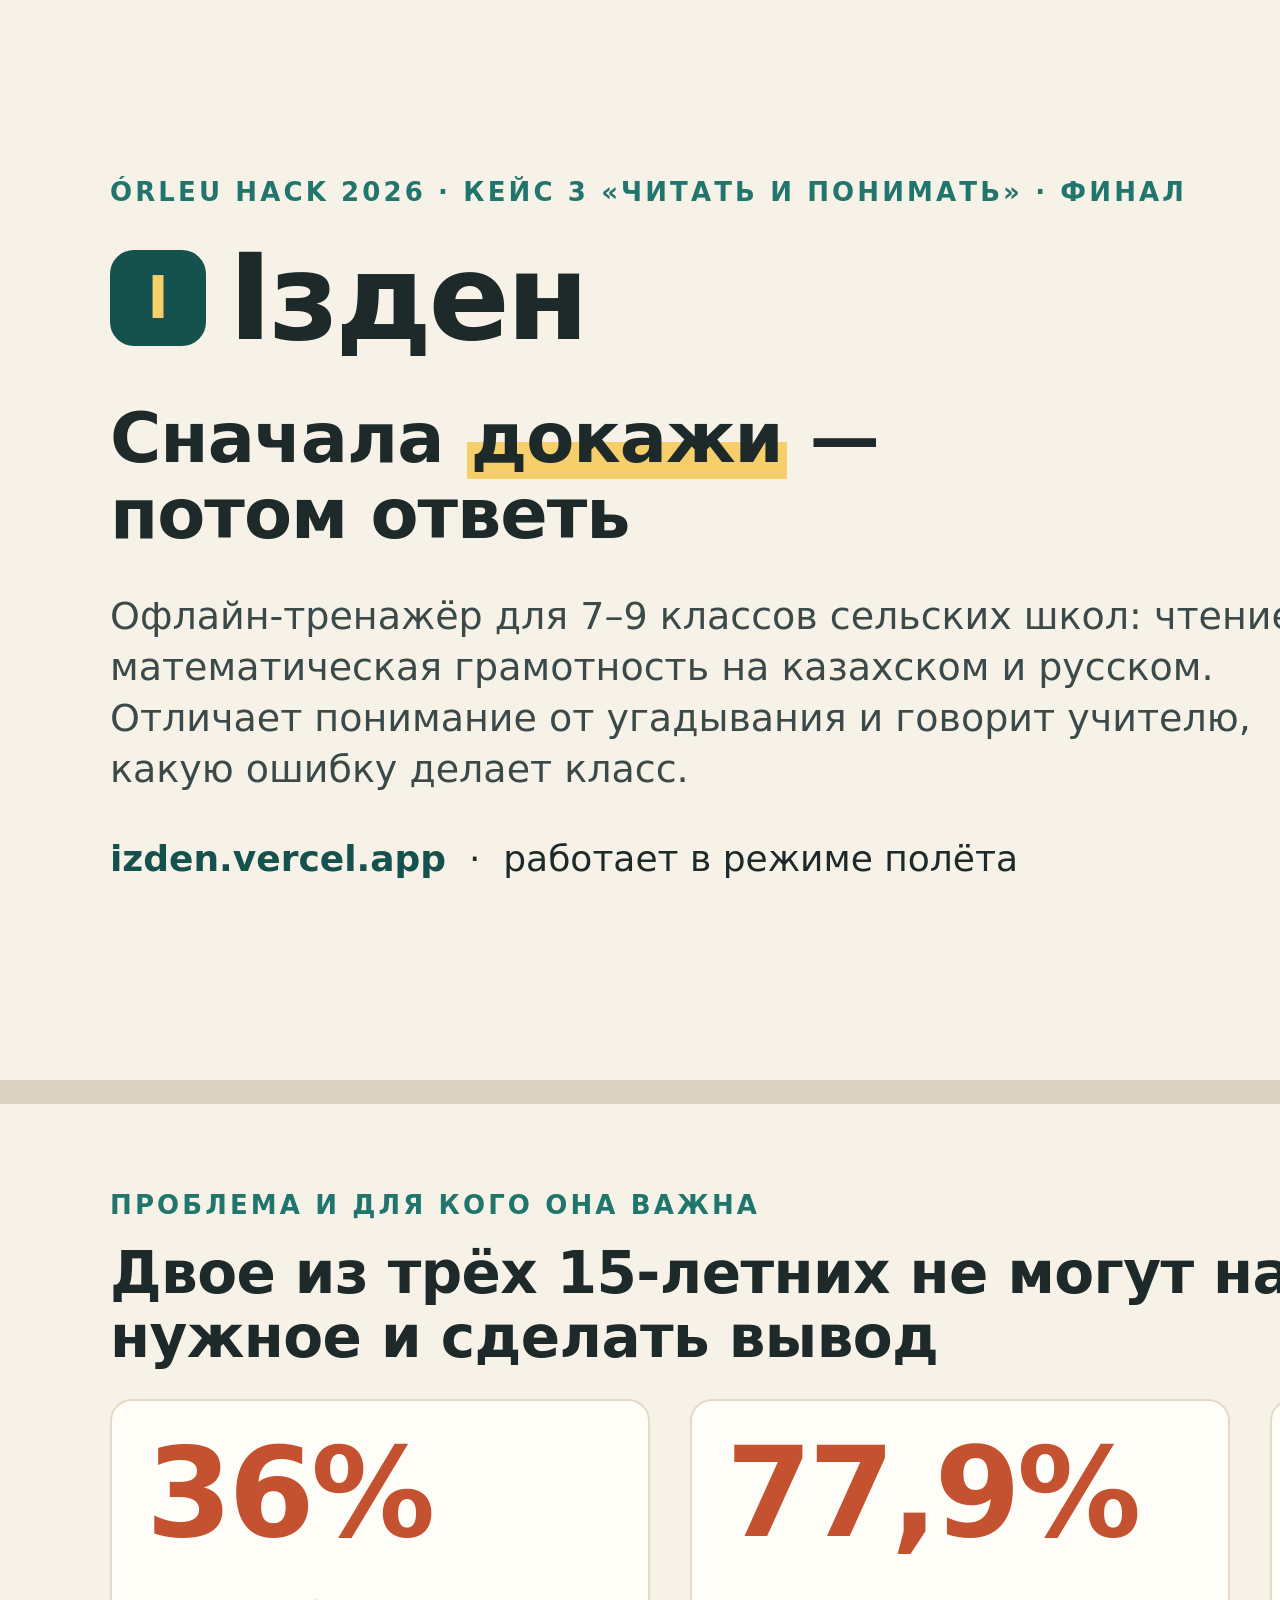
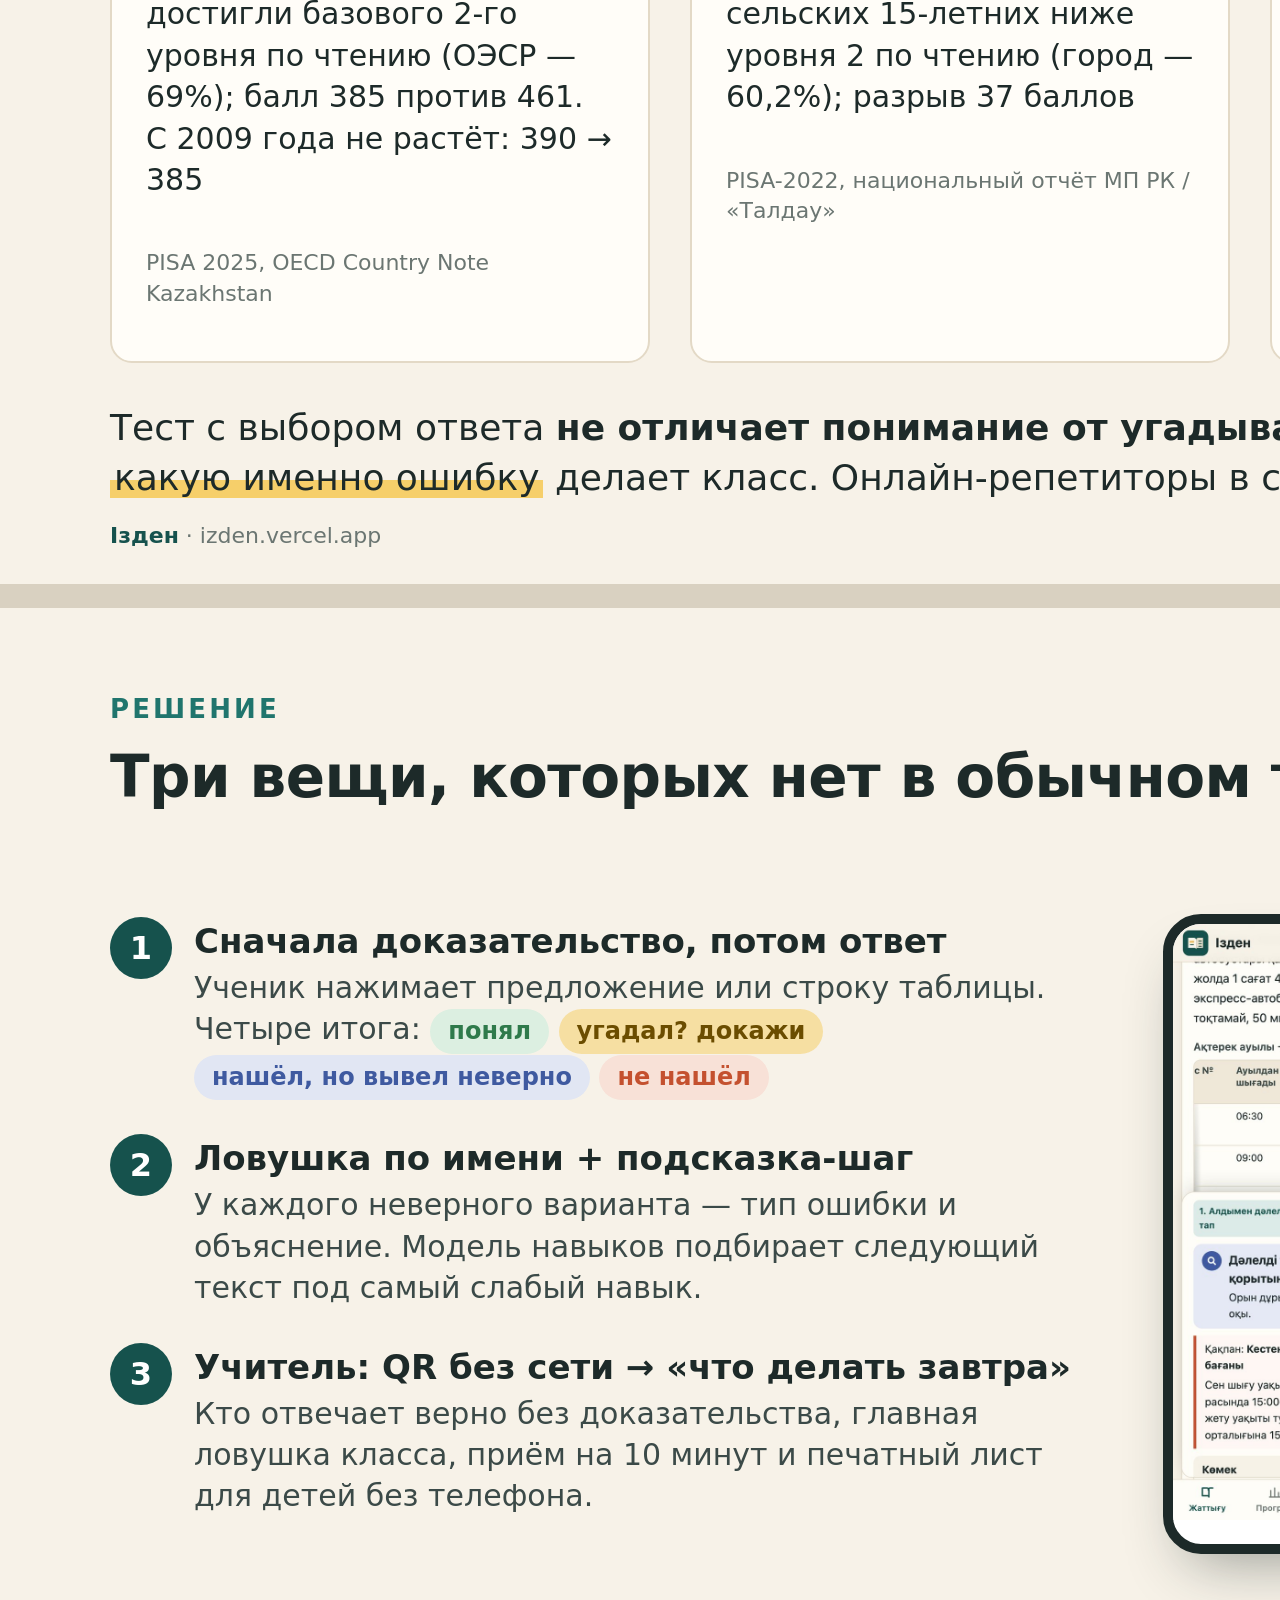
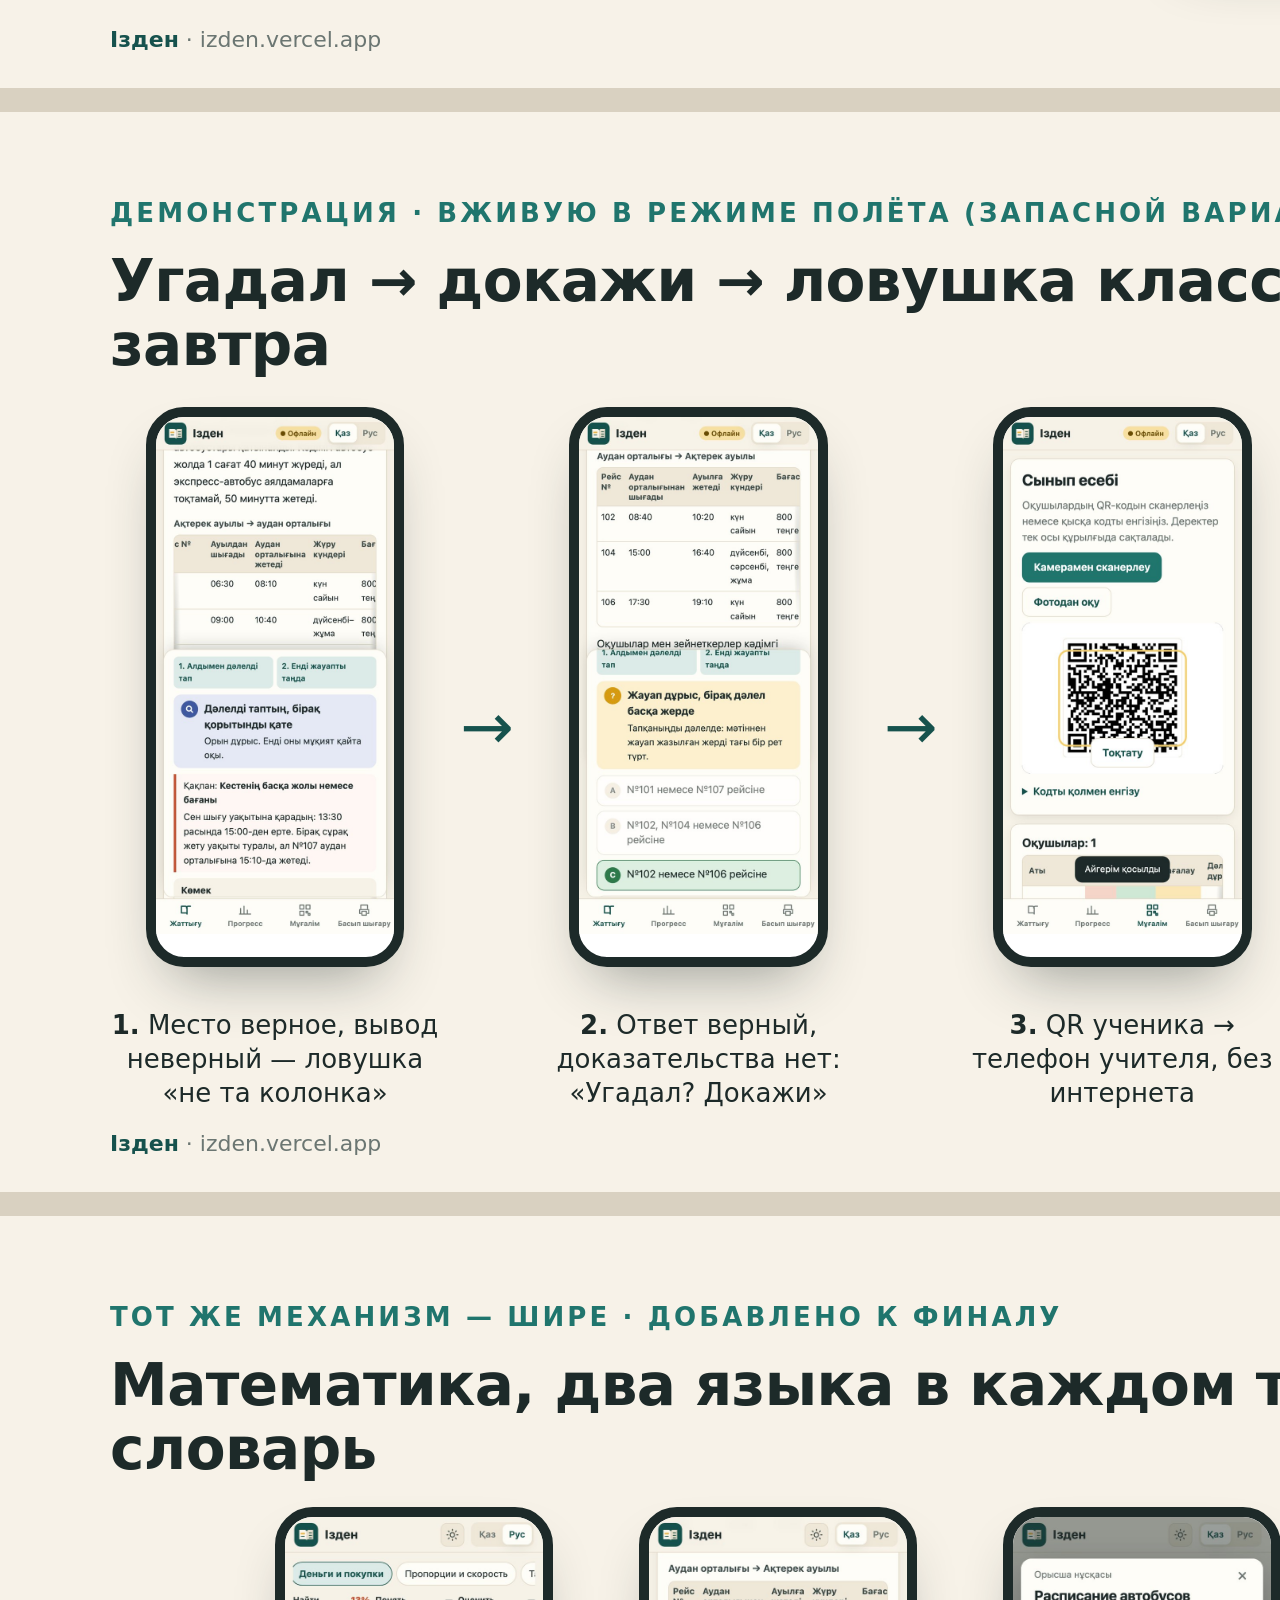
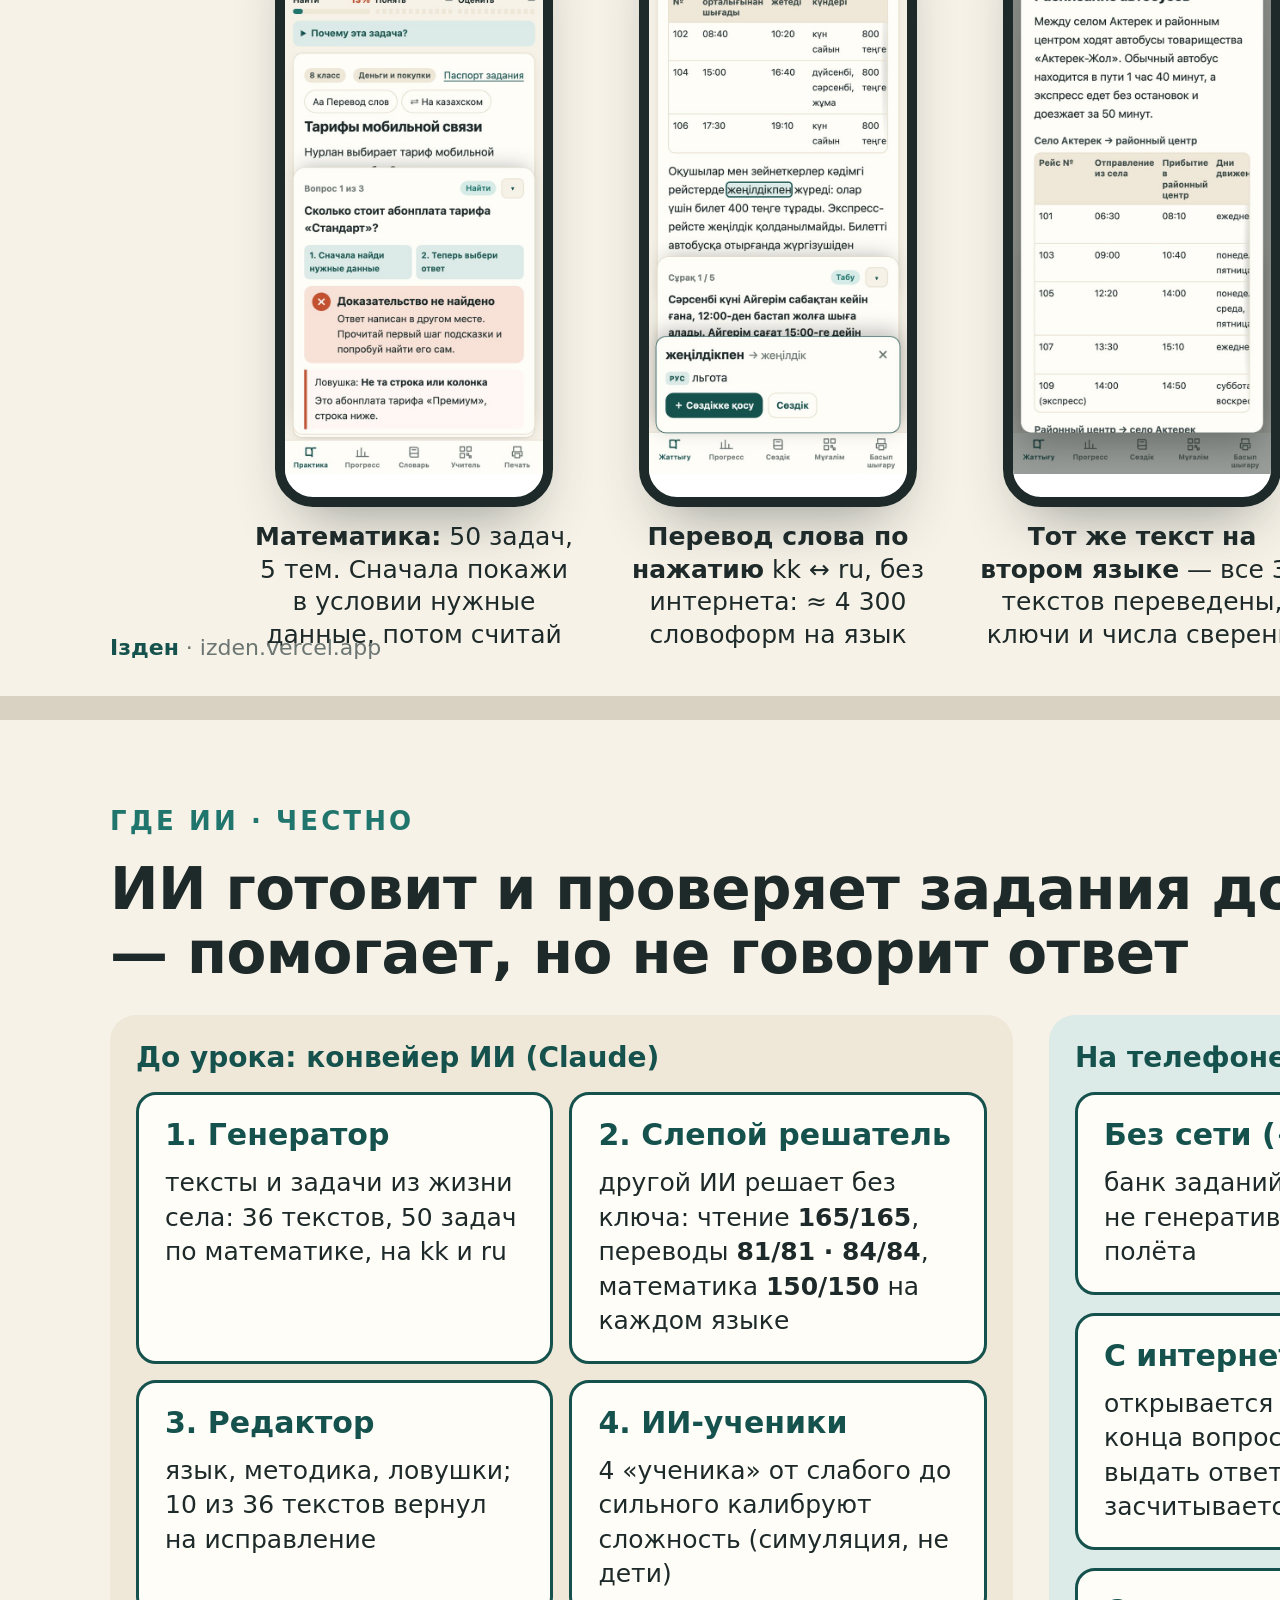
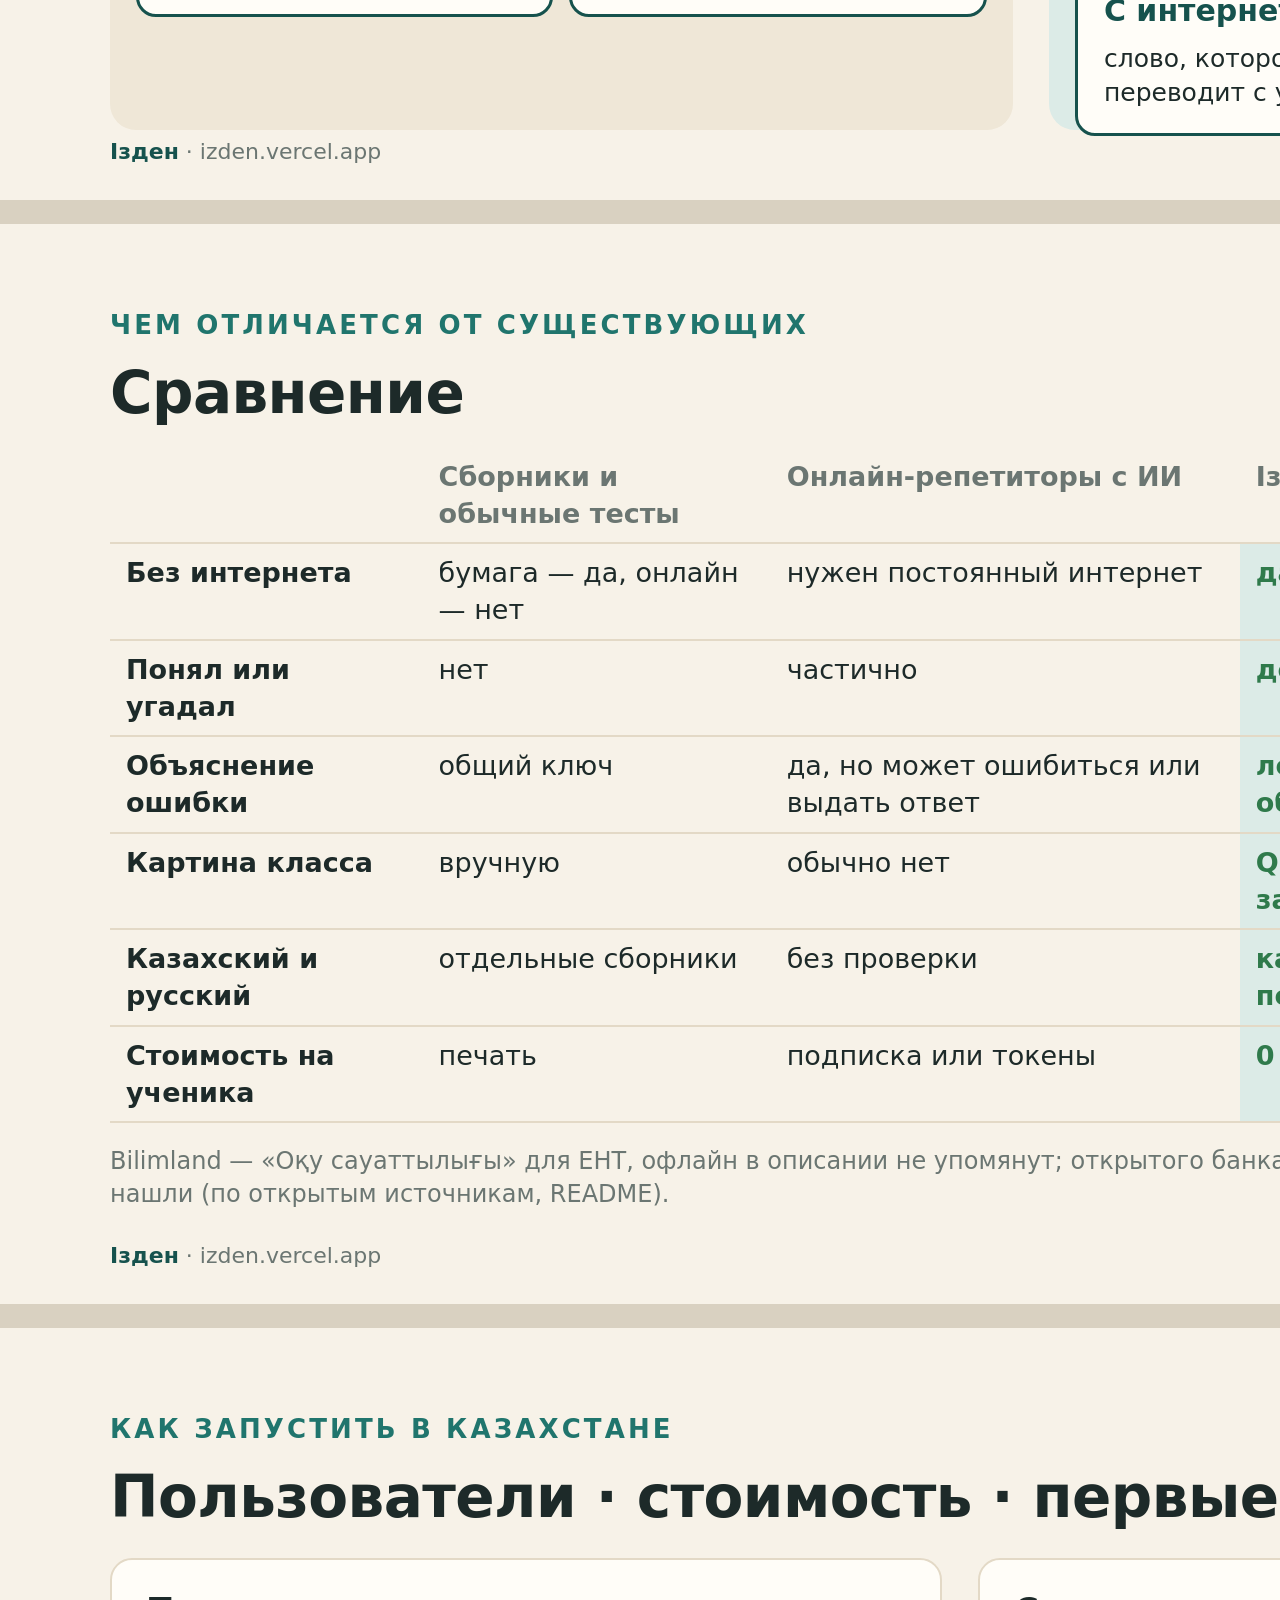
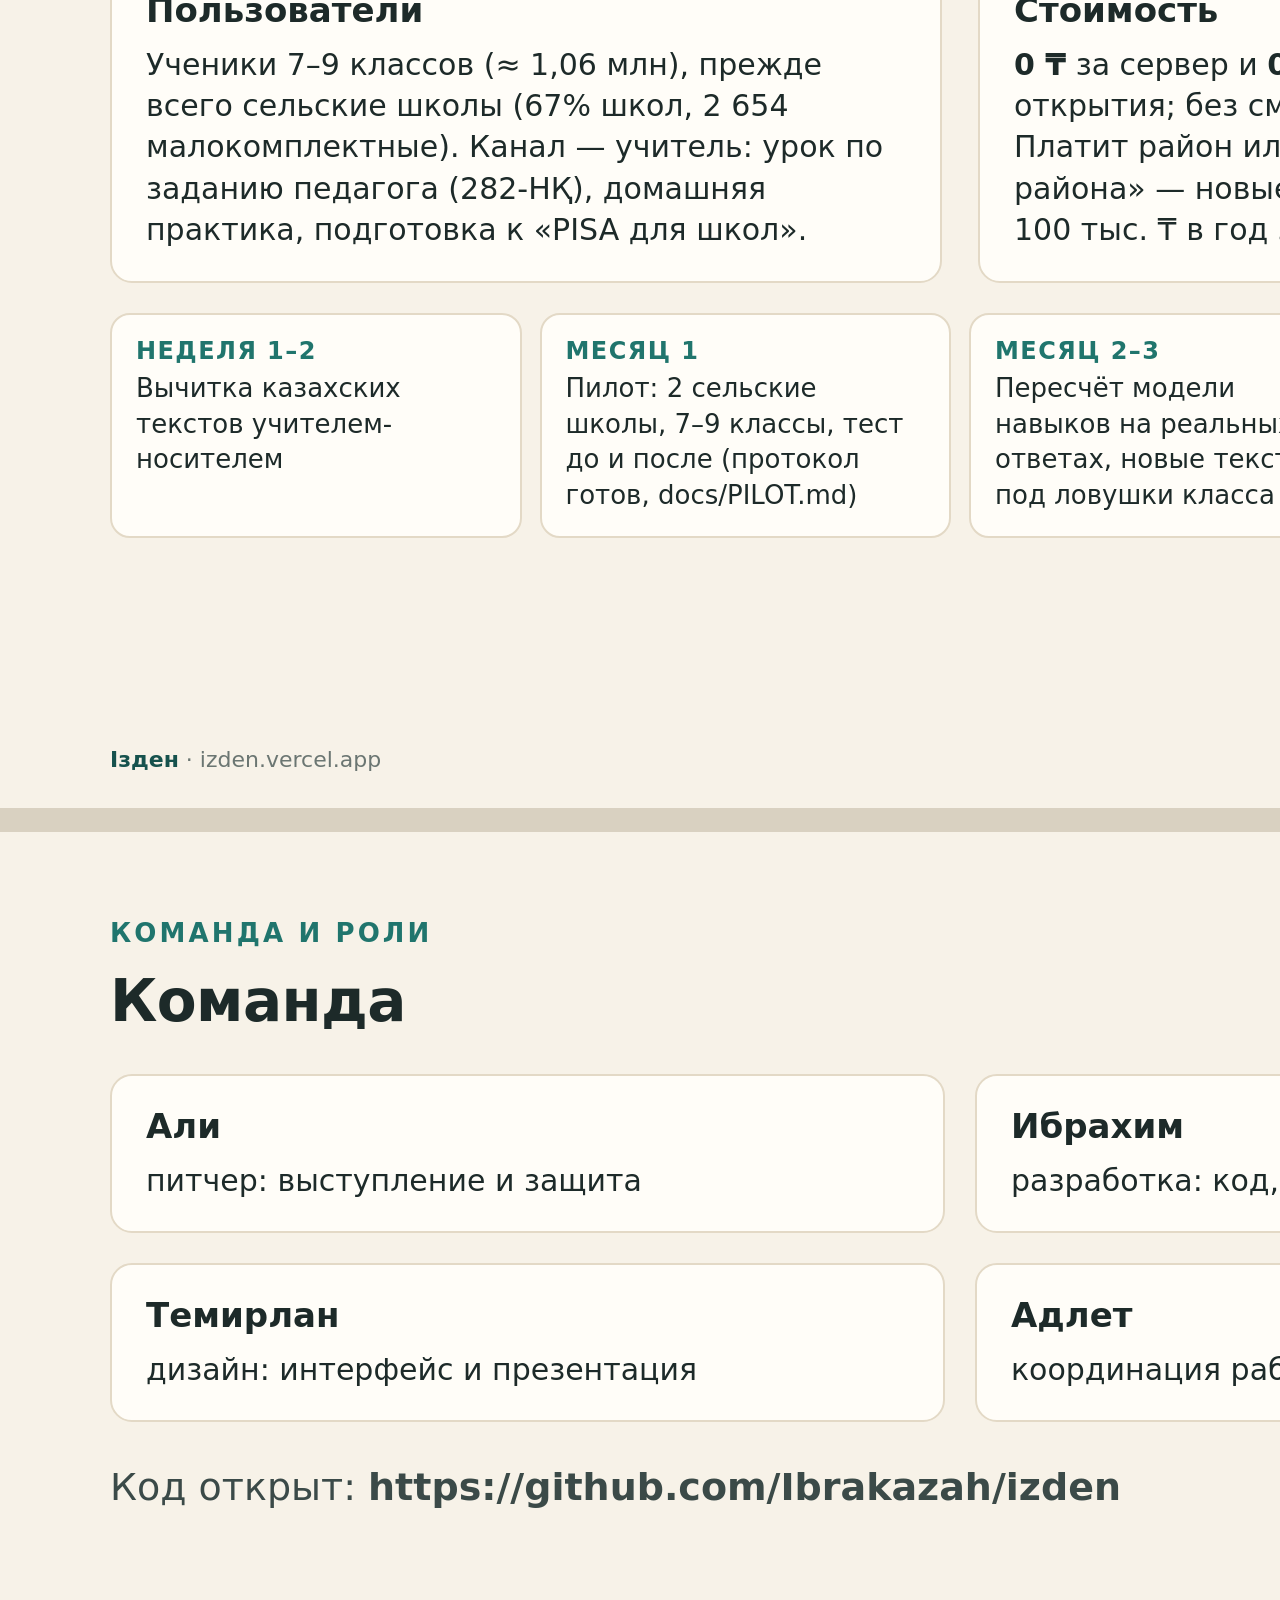
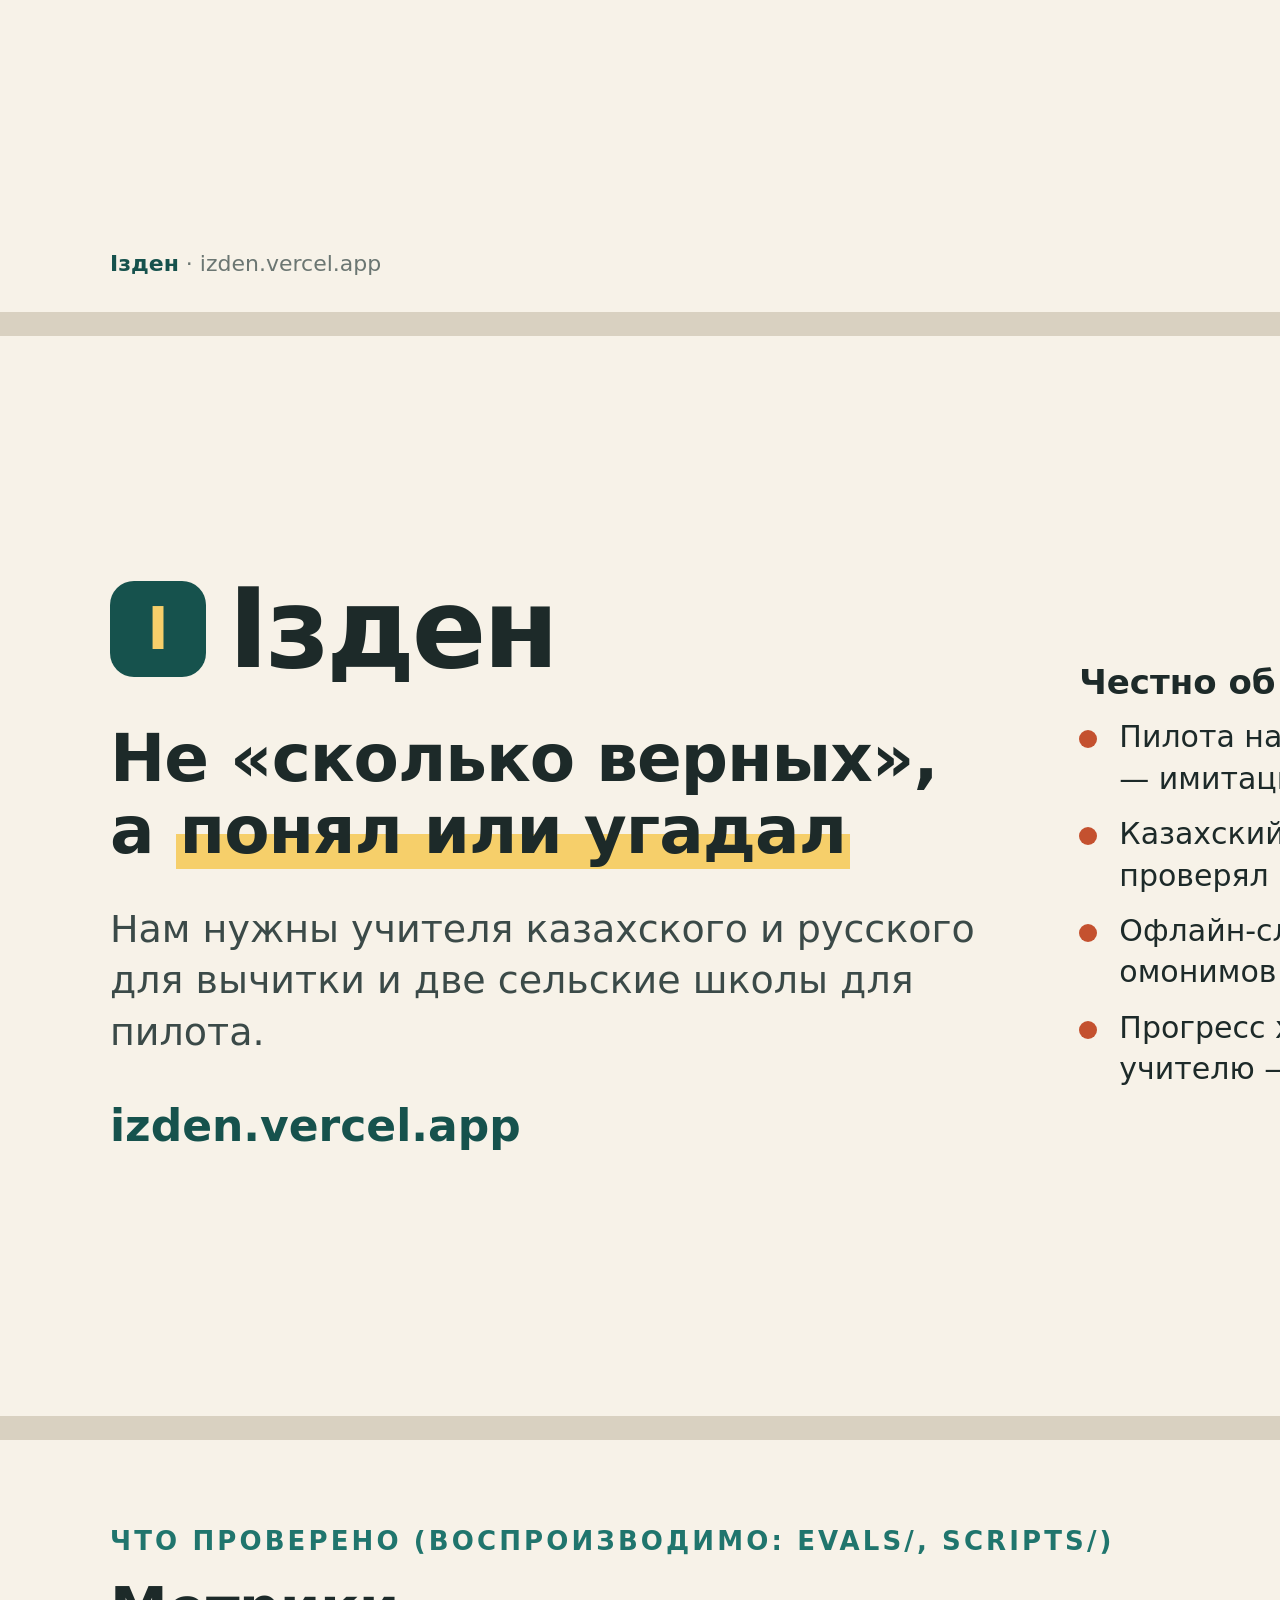
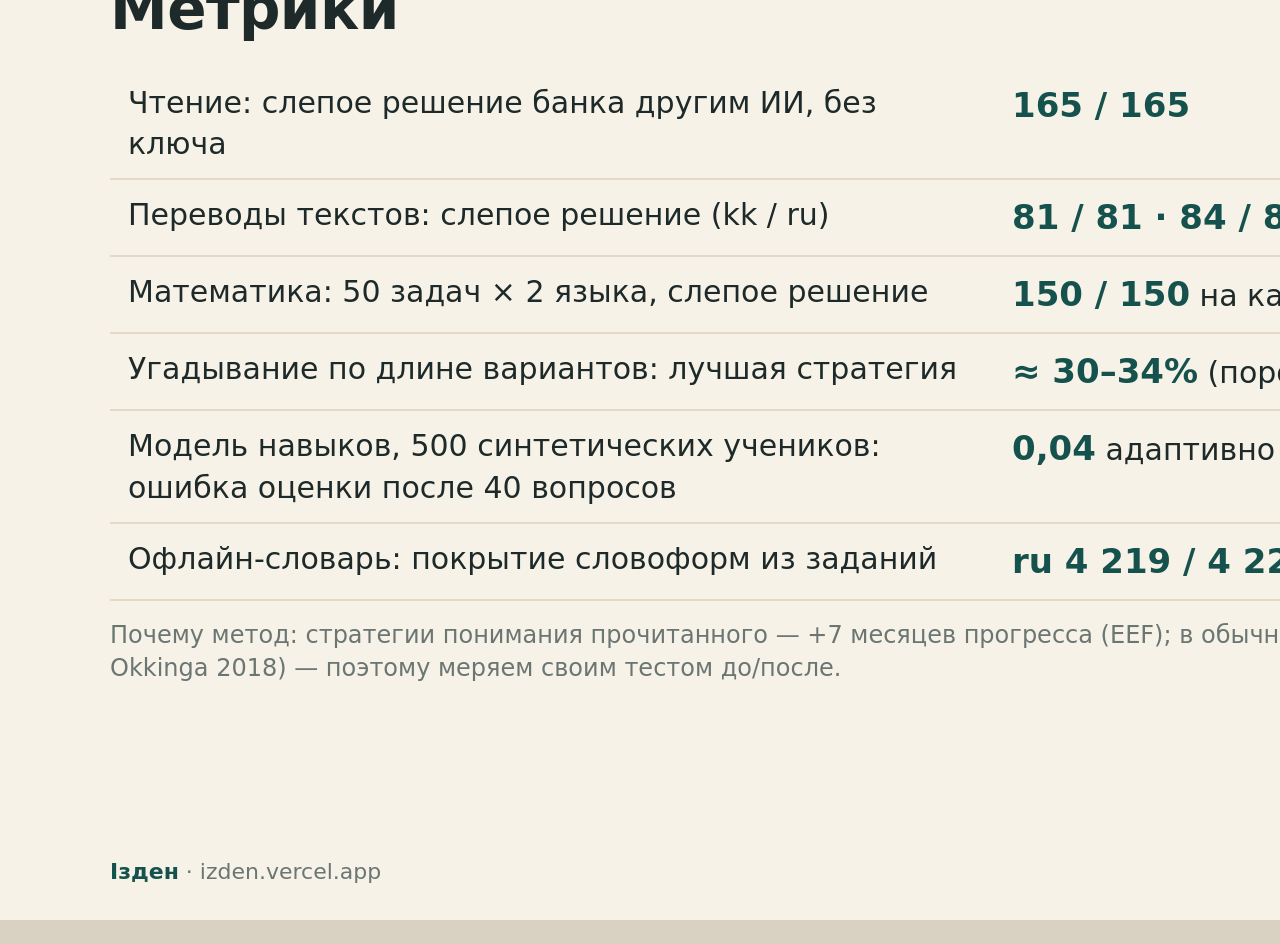
==== submission/slides.html @ e54ccc90 "docs(submission): final deck and 7-minute defense script for 29.11 - slides.pdf: 11 slides in the or" ====
<!doctype html>
<html lang="ru">
<head>
<meta charset="utf-8">
<meta name="viewport" content="width=1920">
<title>Ізден — презентация</title>
<style>
:root{--paper:#f7f2e8;--paper-2:#efe7d7;--card:#fffdf8;--ink:#1d2a29;--ink-2:#3b4a48;--muted:#6b7672;--line:#e3d9c6;--teal:#16524d;--teal-2:#20756d;--teal-soft:#dcebe7;--marker:#f6cf6a;--marker-soft:rgba(246,207,106,.55);--coral:#c4512f;--coral-soft:#f8e1d7;--green:#2f7a4b;--green-soft:#dcefe1;--indigo:#3f5aa0;--plum:#8a4e86}
*{box-sizing:border-box}
html,body{margin:0;background:#d9d1c1}
body{font-family:system-ui,-apple-system,"Segoe UI",Roboto,"Noto Sans","Helvetica Neue",Arial,sans-serif;color:var(--ink)}
@page{size:1920px 1080px;margin:0}
.slide{width:1920px;height:1080px;background:var(--paper);position:relative;overflow:hidden;padding:84px 110px 70px;margin:0 auto 24px;page-break-after:always;break-after:page;display:flex;flex-direction:column}
@media print{html,body{background:var(--paper)}.slide{margin:0}}
.num{position:absolute;right:56px;bottom:36px;font-size:22px;color:var(--muted)}
.brand{position:absolute;left:110px;bottom:36px;font-size:22px;color:var(--muted)}
.brand b{color:var(--teal)}
h1{font-size:76px;line-height:1.08;margin:0 0 28px;letter-spacing:-.015em}
h2{font-size:58px;line-height:1.1;margin:0 0 40px;letter-spacing:-.01em}
h3{font-size:34px;margin:0 0 14px}
p,li,td,th{font-size:30px;line-height:1.38}
.lead{font-size:38px;line-height:1.35;color:var(--ink-2)}
.muted{color:var(--muted)}
.small{font-size:24px}
.mark{background:linear-gradient(transparent 55%,var(--marker) 55%);padding:0 4px}
.eyebrow{font-size:26px;letter-spacing:.12em;text-transform:uppercase;color:var(--teal-2);font-weight:700;margin:0 0 18px}
.row{display:flex;gap:56px;flex:1;min-height:0}
.col{flex:1;min-width:0}
.card{background:var(--card);border:2px solid var(--line);border-radius:22px;padding:30px 34px}
.phone{height:820px;aspect-ratio:390/844;border-radius:46px;border:12px solid #1d2a29;overflow:hidden;background:#fff;box-shadow:0 30px 60px -25px rgba(29,42,41,.45);flex:none}
.phone img{width:100%;display:block}
.phone.sm{height:640px;border-width:10px;border-radius:38px}
.ph{background:var(--marker-soft);border:3px dashed #b48a1c;border-radius:16px;padding:18px 24px;color:#6b4d00}
.big{font-size:124px;font-weight:800;line-height:1;color:var(--teal);letter-spacing:-.03em}
.big.coral{color:var(--coral)}
.src{font-size:22px;color:var(--muted);margin-top:10px}
.stat{display:flex;flex-direction:column;gap:8px}
table{border-collapse:collapse;width:100%}
th,td{text-align:left;padding:14px 18px;border-bottom:2px solid var(--line);vertical-align:top}
th{font-size:26px;color:var(--muted);font-weight:600}
td.yes{color:var(--green);font-weight:700}
td.ours{background:var(--teal-soft)}
.pill{display:inline-block;padding:6px 18px;border-radius:99px;font-size:24px;font-weight:700}
.p-ok{background:var(--green-soft);color:var(--green)}
.p-q{background:var(--marker-soft);color:#6b4d00}
.p-f{background:#e1e6f3;color:var(--indigo)}
.p-n{background:var(--coral-soft);color:var(--coral)}
.grid4{display:grid;grid-template-columns:1fr 1fr;gap:16px}
.grid4 .card{padding:22px 26px}
.flow{display:flex;align-items:flex-start;gap:20px}
.flow .step{display:flex;flex-direction:column;align-items:center;gap:16px}
.flow .cap{font-size:26px;line-height:1.3;text-align:center;max-width:330px}
.arrow{font-size:64px;color:var(--teal);align-self:center;margin-top:-90px}
.feat{display:flex;gap:22px;align-items:flex-start;margin-bottom:34px}
.feat .n{flex:none;width:62px;height:62px;border-radius:50%;background:var(--teal);color:#fff;font-size:32px;font-weight:800;display:flex;align-items:center;justify-content:center}
.feat h3{margin:4px 0 6px}
.feat p{margin:0;color:var(--ink-2)}
.box{border:3px solid var(--teal);border-radius:20px;padding:22px 26px;background:var(--card)}
.box h3{color:var(--teal);font-size:30px}
.box p,.box li{font-size:25px;margin:0}
.box ul{margin:0;padding-left:26px}
.zone{border-radius:26px;padding:26px;display:flex;flex-direction:column;gap:18px}
.z-ai{background:var(--paper-2)}
.z-dev{background:var(--teal-soft)}
.zone .ztitle{font-size:28px;font-weight:800;color:var(--teal)}
.metric td:first-child{width:52%}
.metric td b{font-size:34px;color:var(--teal)}
ul.clean{list-style:none;padding:0;margin:0}
ul.clean li{padding-left:40px;position:relative;margin-bottom:14px}
ul.clean li:before{content:"";position:absolute;left:0;top:14px;width:18px;height:18px;border-radius:50%;background:var(--teal-2)}
ul.clean.warn li:before{background:var(--coral)}
ul.clean.next li:before{background:var(--marker)}
.hyp{font-size:20px;font-weight:700;color:#6b4d00;background:var(--marker-soft);border-radius:8px;padding:2px 10px;vertical-align:middle;margin-left:8px}
.logo{display:inline-flex;align-items:center;gap:22px}
.logo i{width:96px;height:96px;border-radius:24px;background:var(--teal);display:inline-flex;align-items:center;justify-content:center;color:var(--marker);font-style:normal;font-size:58px;font-weight:900}
</style>
<style>
.tag{display:inline-block;font-size:22px;font-weight:800;letter-spacing:.06em;padding:4px 14px;border-radius:10px;background:var(--marker-soft);color:#6b4d00;margin-left:12px;vertical-align:middle}
.trio{display:flex;gap:34px;align-items:flex-start;justify-content:center}
.trio .step{display:flex;flex-direction:column;align-items:center;gap:14px}
.trio .cap{font-size:25px;line-height:1.3;text-align:center;max-width:330px;margin:0}
.timeline{display:flex;gap:18px;margin-top:8px}
.timeline .t{flex:1;background:var(--card);border:2px solid var(--line);border-radius:20px;padding:22px 24px}
.timeline .t b{display:block;font-size:24px;color:var(--teal-2);letter-spacing:.06em;text-transform:uppercase;margin-bottom:6px}
.timeline .t p{font-size:26px;margin:0}
.cmp td,.cmp th{padding:10px 16px;font-size:27px}
.appx{position:absolute;right:110px;top:40px;font-size:22px;color:var(--muted);letter-spacing:.1em;text-transform:uppercase}
</style>
</head>
<body>


<!-- 1. Title -->
<section class="slide">
  <div class="row" style="align-items:center">
    <div class="col">
      <p class="eyebrow">Órleu Hack 2026 · Кейс 3 «Читать и понимать» · финал</p>
      <div class="logo" style="margin-bottom:34px"><i>І</i><span style="font-size:120px;font-weight:800;letter-spacing:-.03em">Ізден</span></div>
      <h1 style="font-size:70px">Сначала <span class="mark">докажи</span> —<br>потом ответь</h1>
      <p class="lead">Офлайн-тренажёр для 7–9 классов сельских школ: чтение и математическая грамотность на казахском и русском. Отличает понимание от угадывания и говорит учителю, какую ошибку делает класс.</p>
      <p style="font-size:36px;margin-top:34px"><b style="color:var(--teal)">izden.vercel.app</b> &nbsp;·&nbsp; работает в режиме полёта</p>
      
    </div>
    <div class="phone"><img src="[data-uri]" alt=""></div>
  </div>
  <span class="num">1</span>
</section>

<!-- 2. Problem -->
<section class="slide">
  <p class="eyebrow">Проблема и для кого она важна</p>
  <h2 style="margin-bottom:30px">Двое из трёх 15-летних не могут найти в тексте нужное и сделать вывод</h2>
  <div class="row" style="gap:40px;flex:none">
    <div class="col card stat"><span class="big coral">36%</span><p>достигли базового 2-го уровня по чтению (ОЭСР — 69%); балл 385 против 461. С 2009 года не растёт: 390 → 385</p><p class="src">PISA 2025, OECD Country Note Kazakhstan</p></div>
    <div class="col card stat"><span class="big coral">77,9%</span><p>сельских 15-летних ниже уровня 2 по чтению (город — 60,2%); разрыв 37 баллов</p><p class="src">PISA-2022, национальный отчёт МП РК / «Талдау»</p></div>
    <div class="col card stat"><span class="big coral" style="font-size:110px">125</span><p>школ без интернета; высокоскоростной — только в 81%. Телефон на уроке — только по заданию педагога (приказ 282-НҚ)</p><p class="src">МЦРИАП (Kapital.kz); МП РК (24.kz); zakon.kz</p></div>
  </div>
  <p style="font-size:36px;margin:40px 0 0">Тест с выбором ответа <b>не отличает понимание от угадывания</b> и не говорит учителю, <span class="mark">какую именно ошибку</span> делает класс. Онлайн-репетиторы в селе работают нестабильно.</p>
  <span class="brand"><b>Ізден</b> · izden.vercel.app</span><span class="num">2</span>
</section>

<!-- 3. Solution -->
<section class="slide">
  <p class="eyebrow">Решение</p>
  <h2>Три вещи, которых нет в обычном тесте</h2>
  <div class="row" style="align-items:center">
    <div class="col">
      <div class="feat"><span class="n">1</span><div><h3>Сначала доказательство, потом ответ</h3><p>Ученик нажимает предложение или строку таблицы. Четыре итога: <span class="pill p-ok">понял</span> <span class="pill p-q">угадал? докажи</span> <span class="pill p-f">нашёл, но вывел неверно</span> <span class="pill p-n">не нашёл</span></p></div></div>
      <div class="feat"><span class="n">2</span><div><h3>Ловушка по имени + подсказка-шаг</h3><p>У каждого неверного варианта — тип ошибки и объяснение. Модель навыков подбирает следующий текст под самый слабый навык.</p></div></div>
      <div class="feat"><span class="n">3</span><div><h3>Учитель: QR без сети → «что делать завтра»</h3><p>Кто отвечает верно без доказательства, главная ловушка класса, приём на 10 минут и печатный лист для детей без телефона.</p></div></div>
    </div>
    <div class="phone sm"><img src="[data-uri]" alt=""></div>
    <div class="phone sm"><img src="[data-uri]" alt=""></div>
  </div>
  <span class="brand"><b>Ізден</b> · izden.vercel.app</span><span class="num">3</span>
</section>

<!-- 4. Demo (backup if live demo fails) -->
<section class="slide">
  <p class="eyebrow">Демонстрация · вживую в режиме полёта (запасной вариант — этот слайд)</p>
  <h2 style="margin-bottom:30px">Угадал → докажи → ловушка класса → приём на завтра</h2>
  <div class="flow">
    <div class="step"><div class="phone sm" style="height:560px"><img src="[data-uri]" alt=""></div><p class="cap"><b>1.</b> Место верное, вывод неверный — ловушка «не та колонка»</p></div>
    <span class="arrow">→</span>
    <div class="step"><div class="phone sm" style="height:560px"><img src="[data-uri]" alt=""></div><p class="cap"><b>2.</b> Ответ верный, доказательства нет: «Угадал? Докажи»</p></div>
    <span class="arrow">→</span>
    <div class="step"><div class="phone sm" style="height:560px"><img src="[data-uri]" alt=""></div><p class="cap"><b>3.</b> QR ученика → телефон учителя, без интернета</p></div>
    <span class="arrow">→</span>
    <div class="step"><div class="phone sm" style="height:560px"><img src="[data-uri]" alt=""></div><p class="cap"><b>4.</b> «Что делать завтра»: приём на 10 минут + мини-лист</p></div>
  </div>
  <span class="brand"><b>Ізден</b> · izden.vercel.app</span><span class="num">4</span>
</section>

<!-- 5. New since the online stage -->
<section class="slide">
  <p class="eyebrow">Тот же механизм — шире · добавлено к финалу</p>
  <h2 style="margin-bottom:26px">Математика, два языка в каждом тексте и свой словарь</h2>
  <div class="trio">
    <div class="step"><div class="phone sm" style="height:600px"><img src="[data-uri]" alt=""></div><p class="cap"><b>Математика:</b> 50 задач, 5 тем. Сначала покажи в условии нужные данные, потом считай</p></div>
    <div class="step"><div class="phone sm" style="height:600px"><img src="[data-uri]" alt=""></div><p class="cap"><b>Перевод слова по нажатию</b> kk ↔ ru, без интернета: ≈ 4 300 словоформ на язык</p></div>
    <div class="step"><div class="phone sm" style="height:600px"><img src="[data-uri]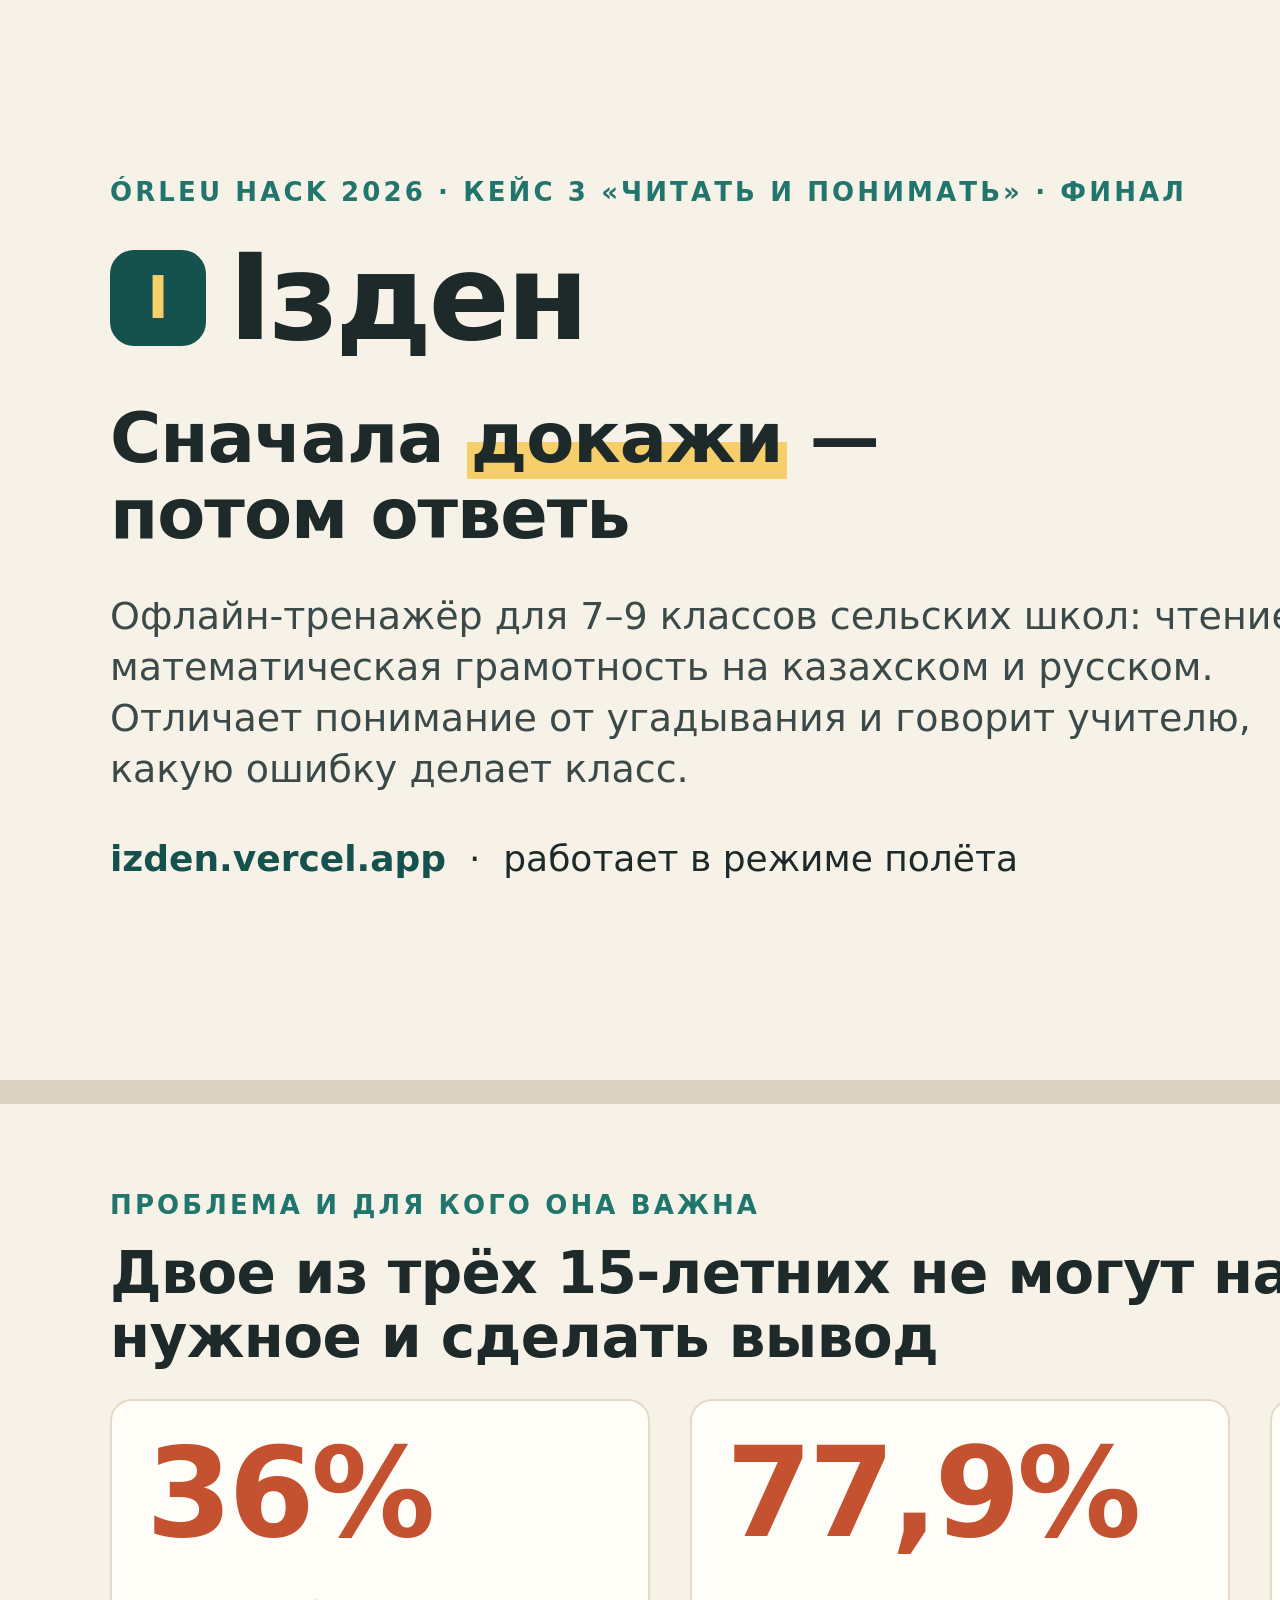
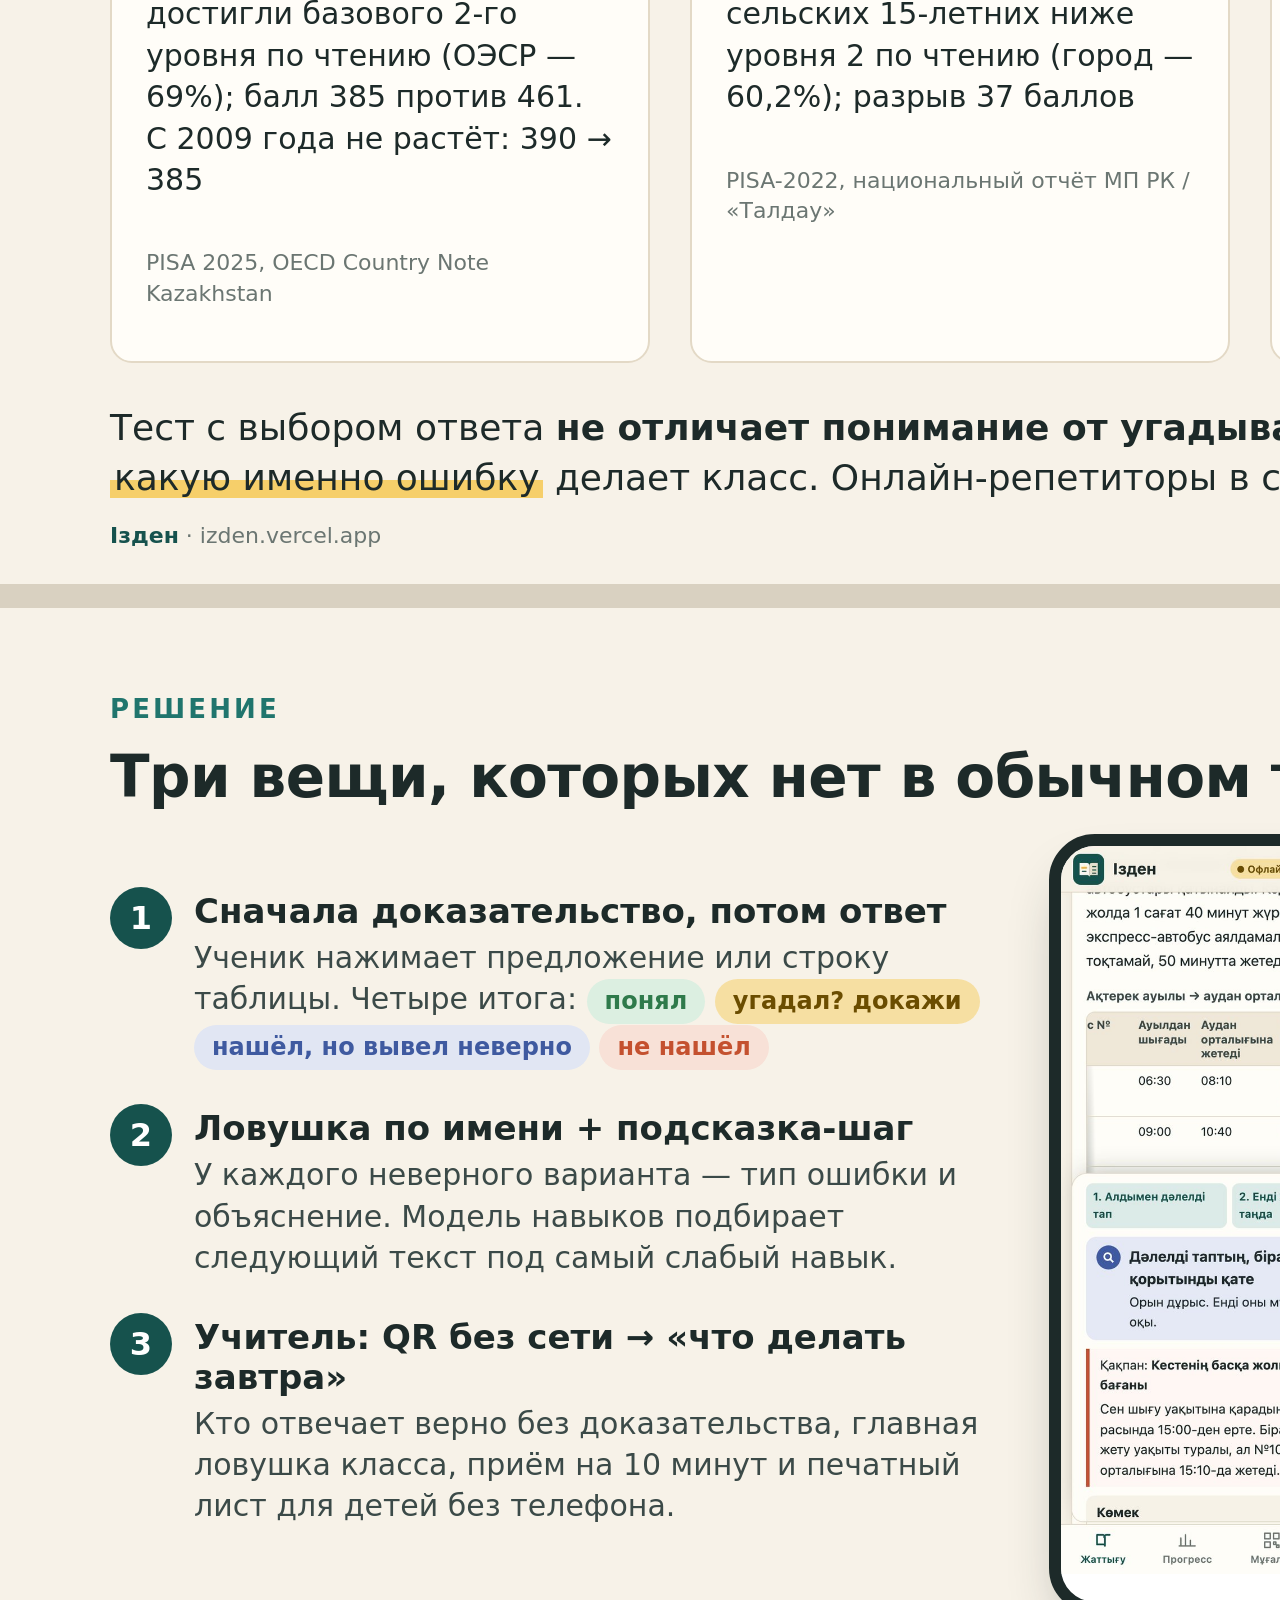
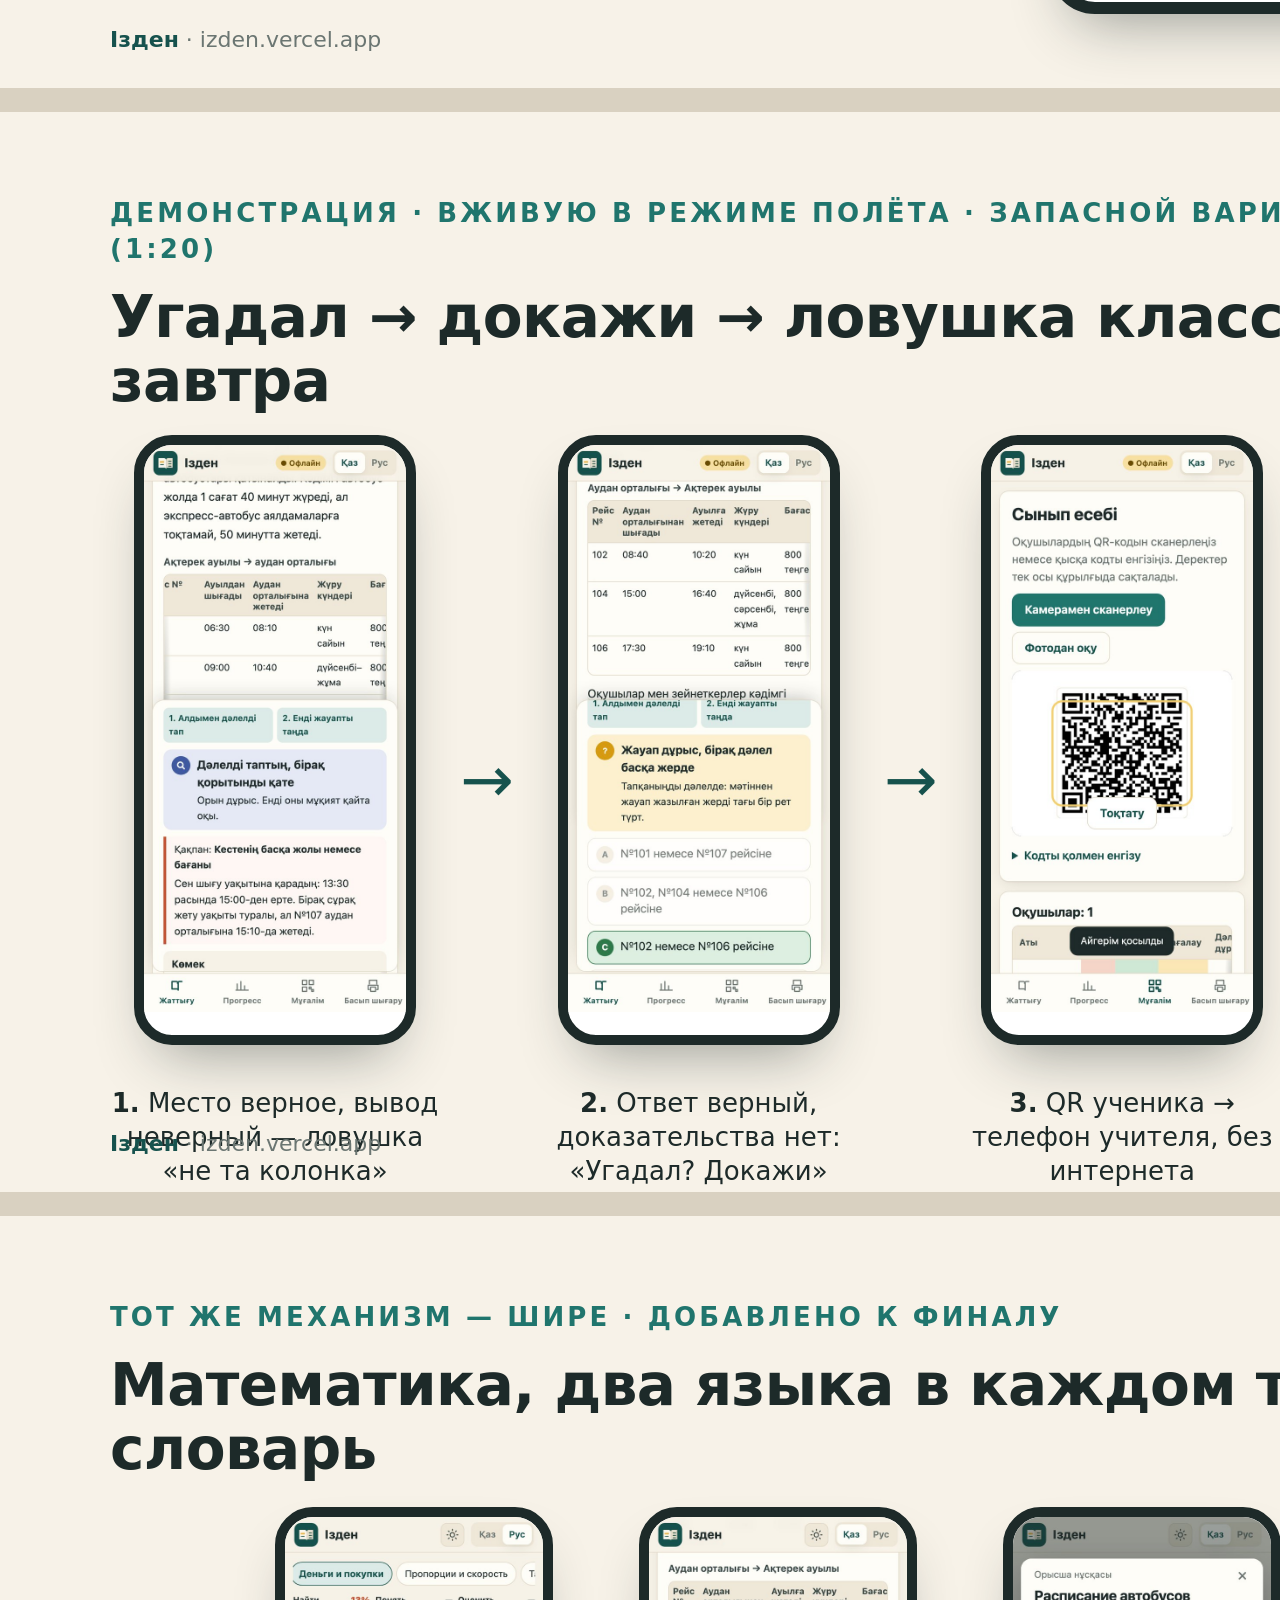
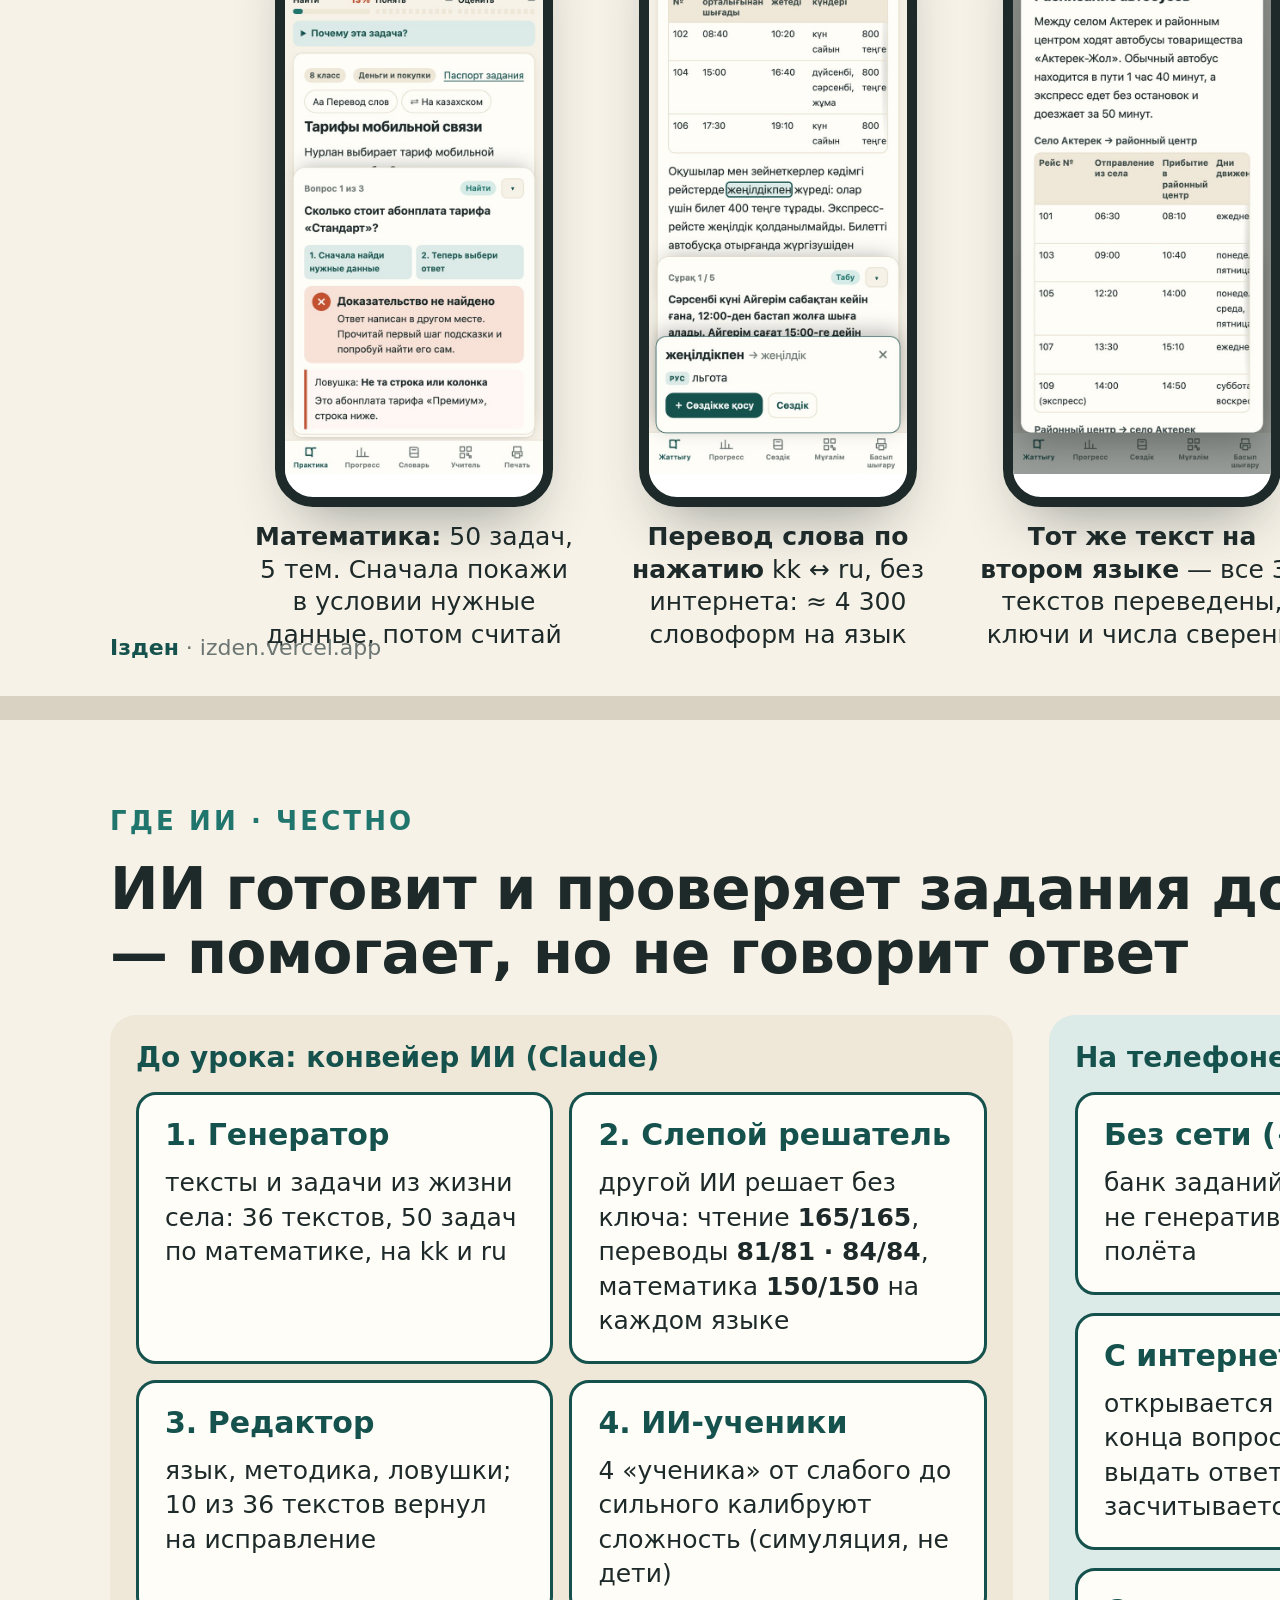
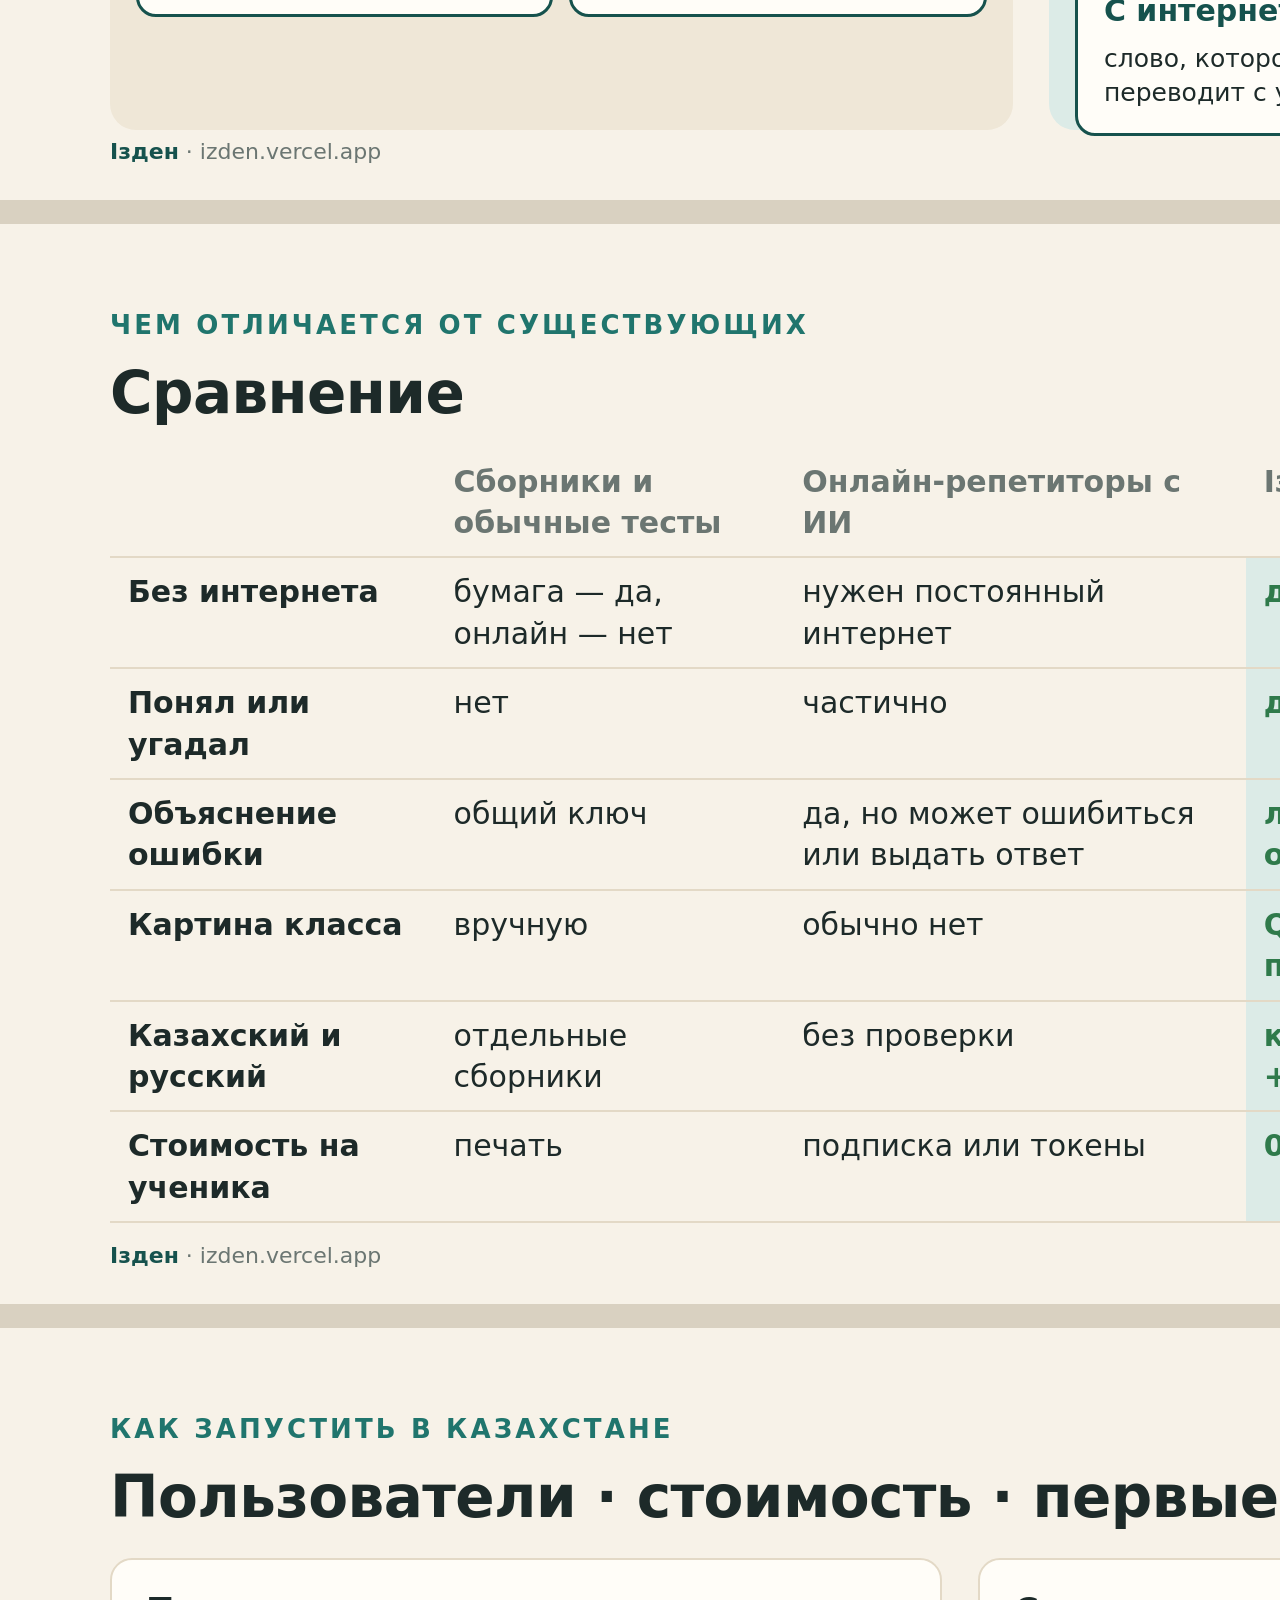
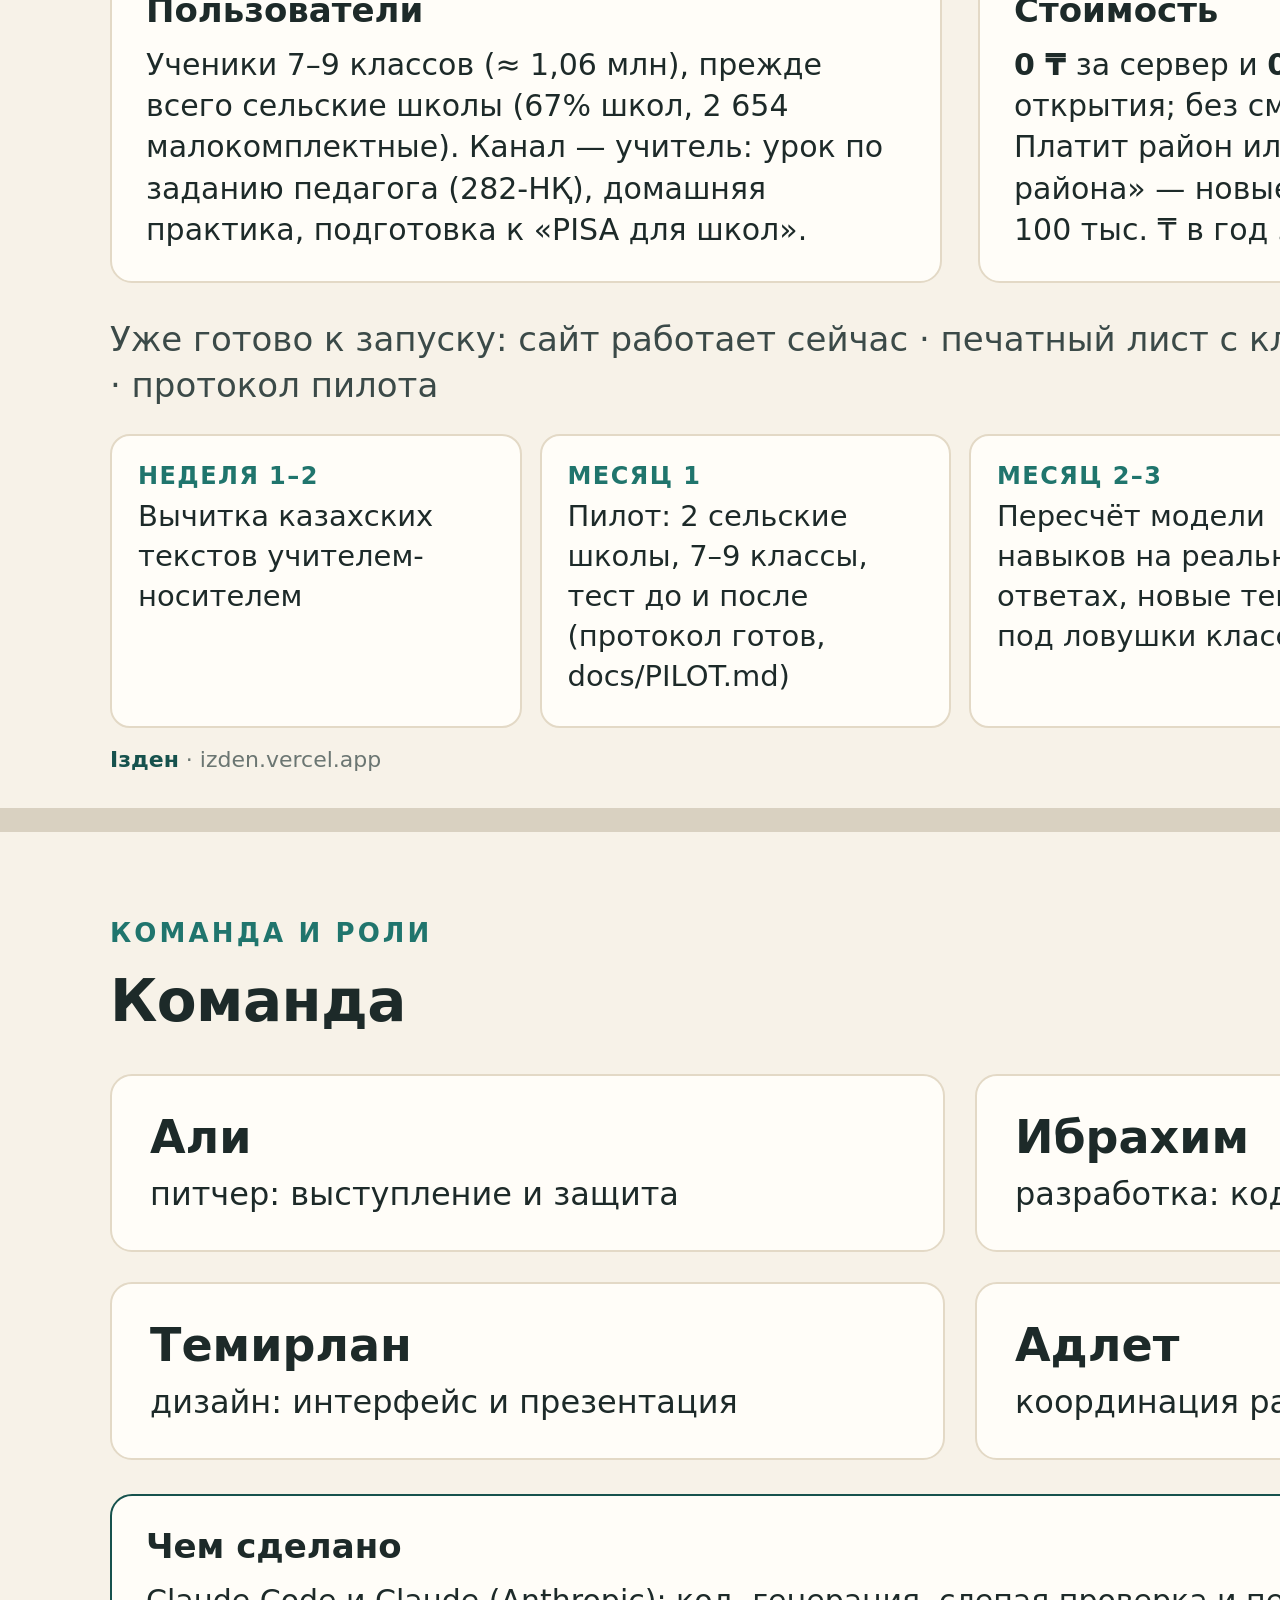
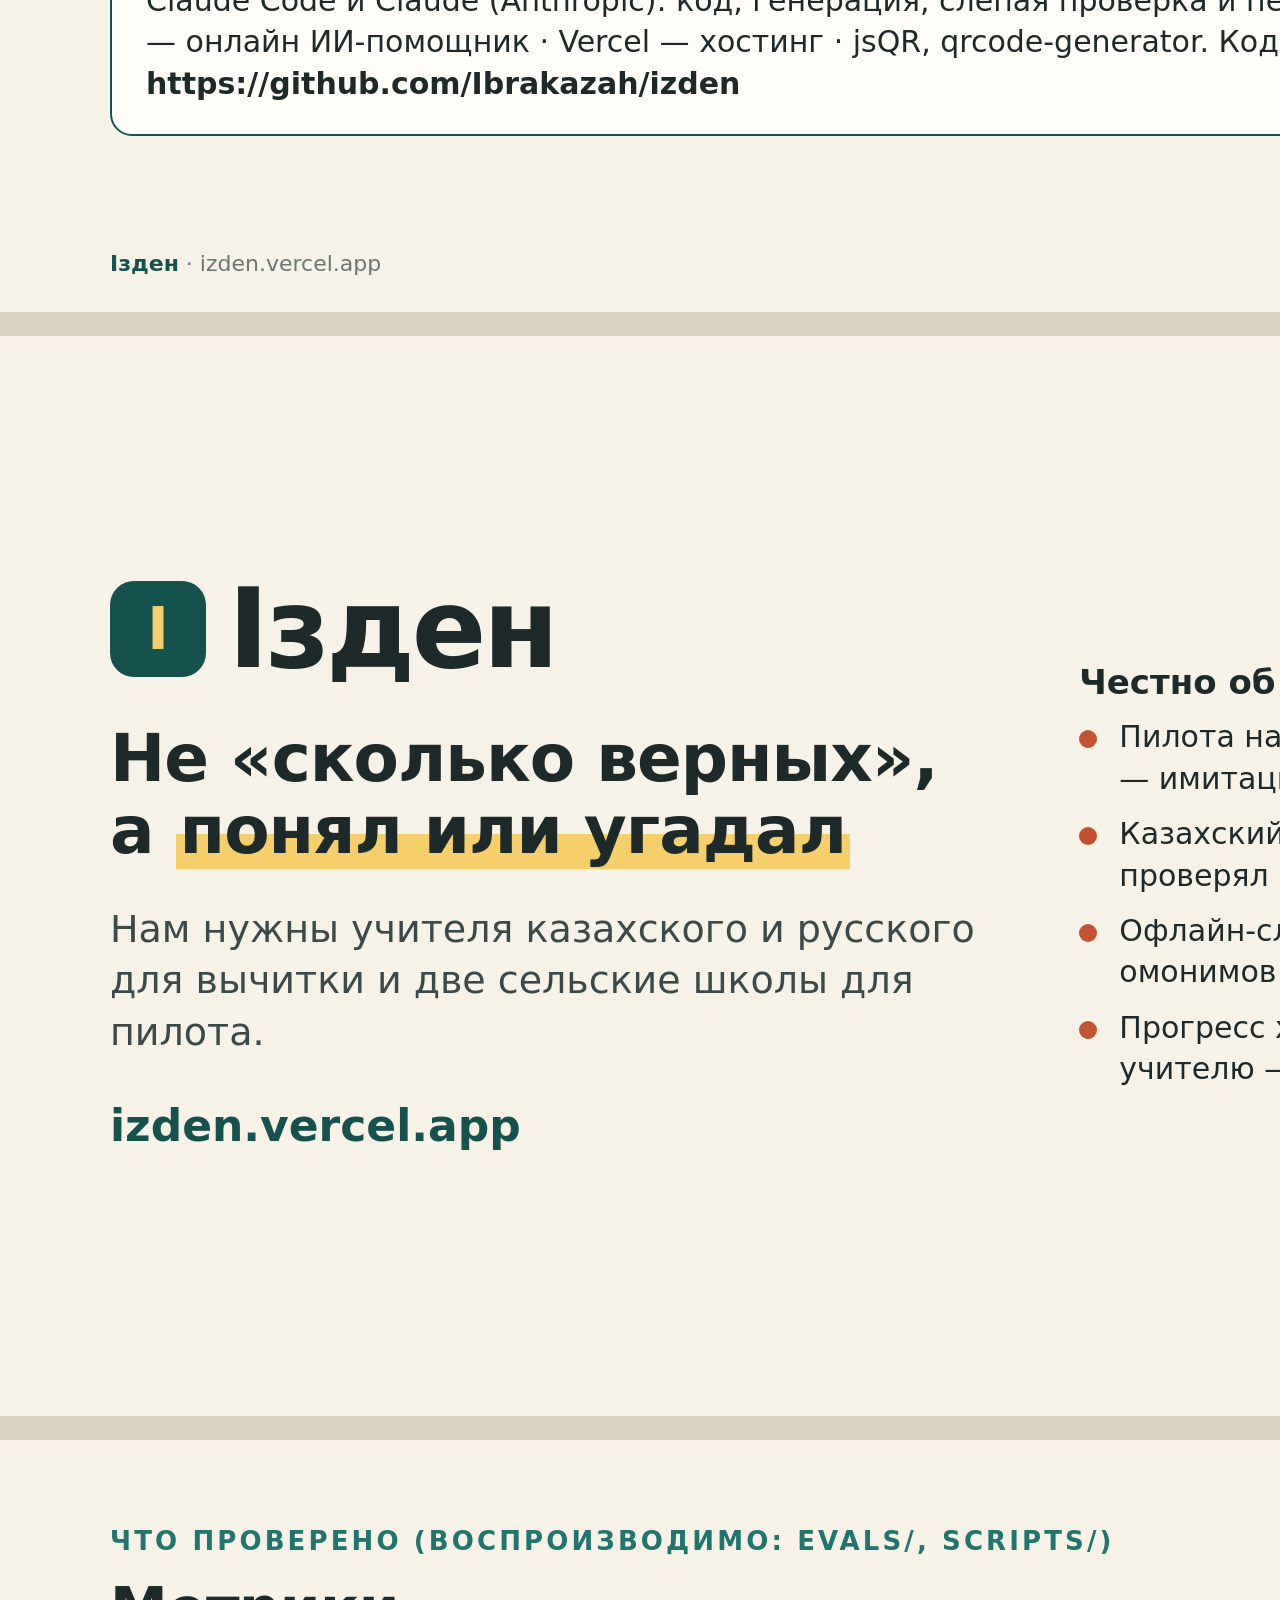
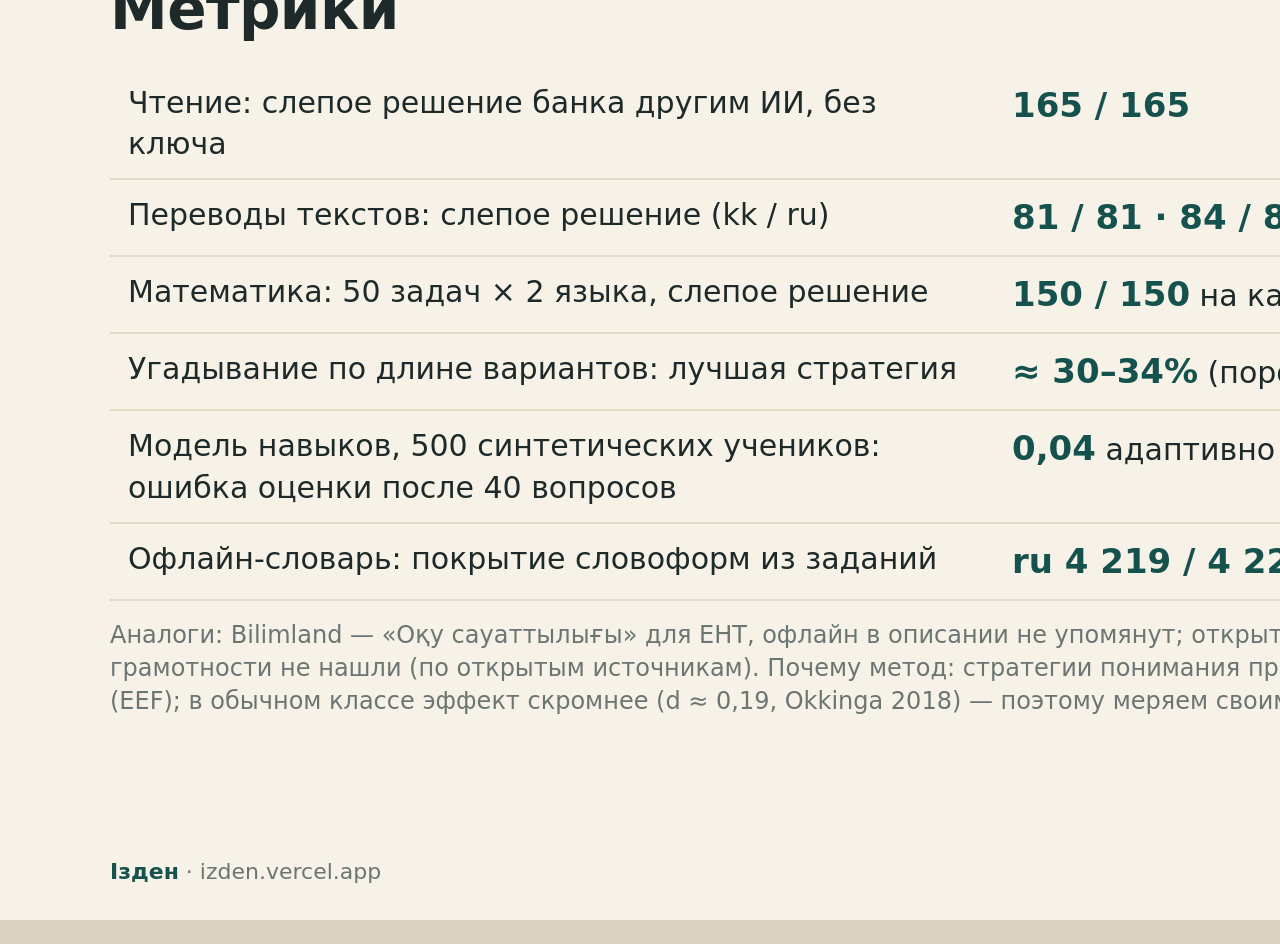
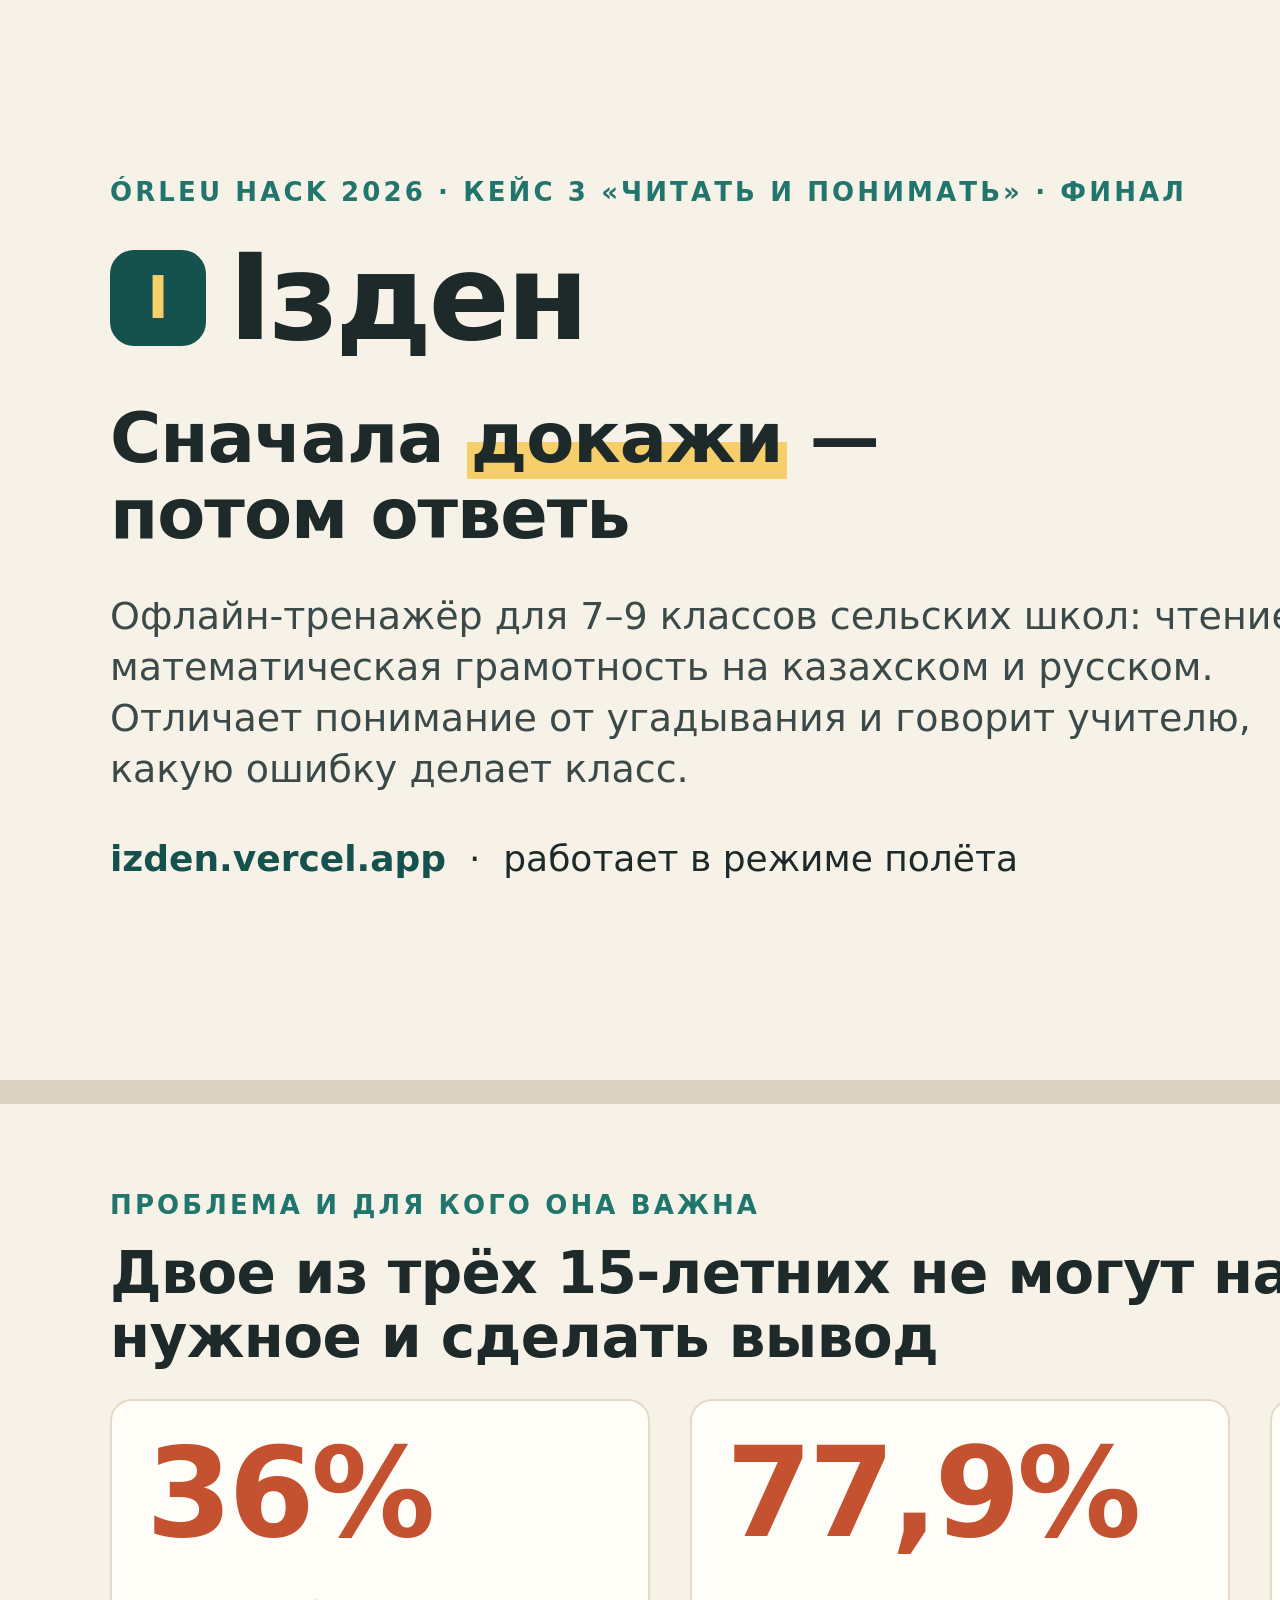
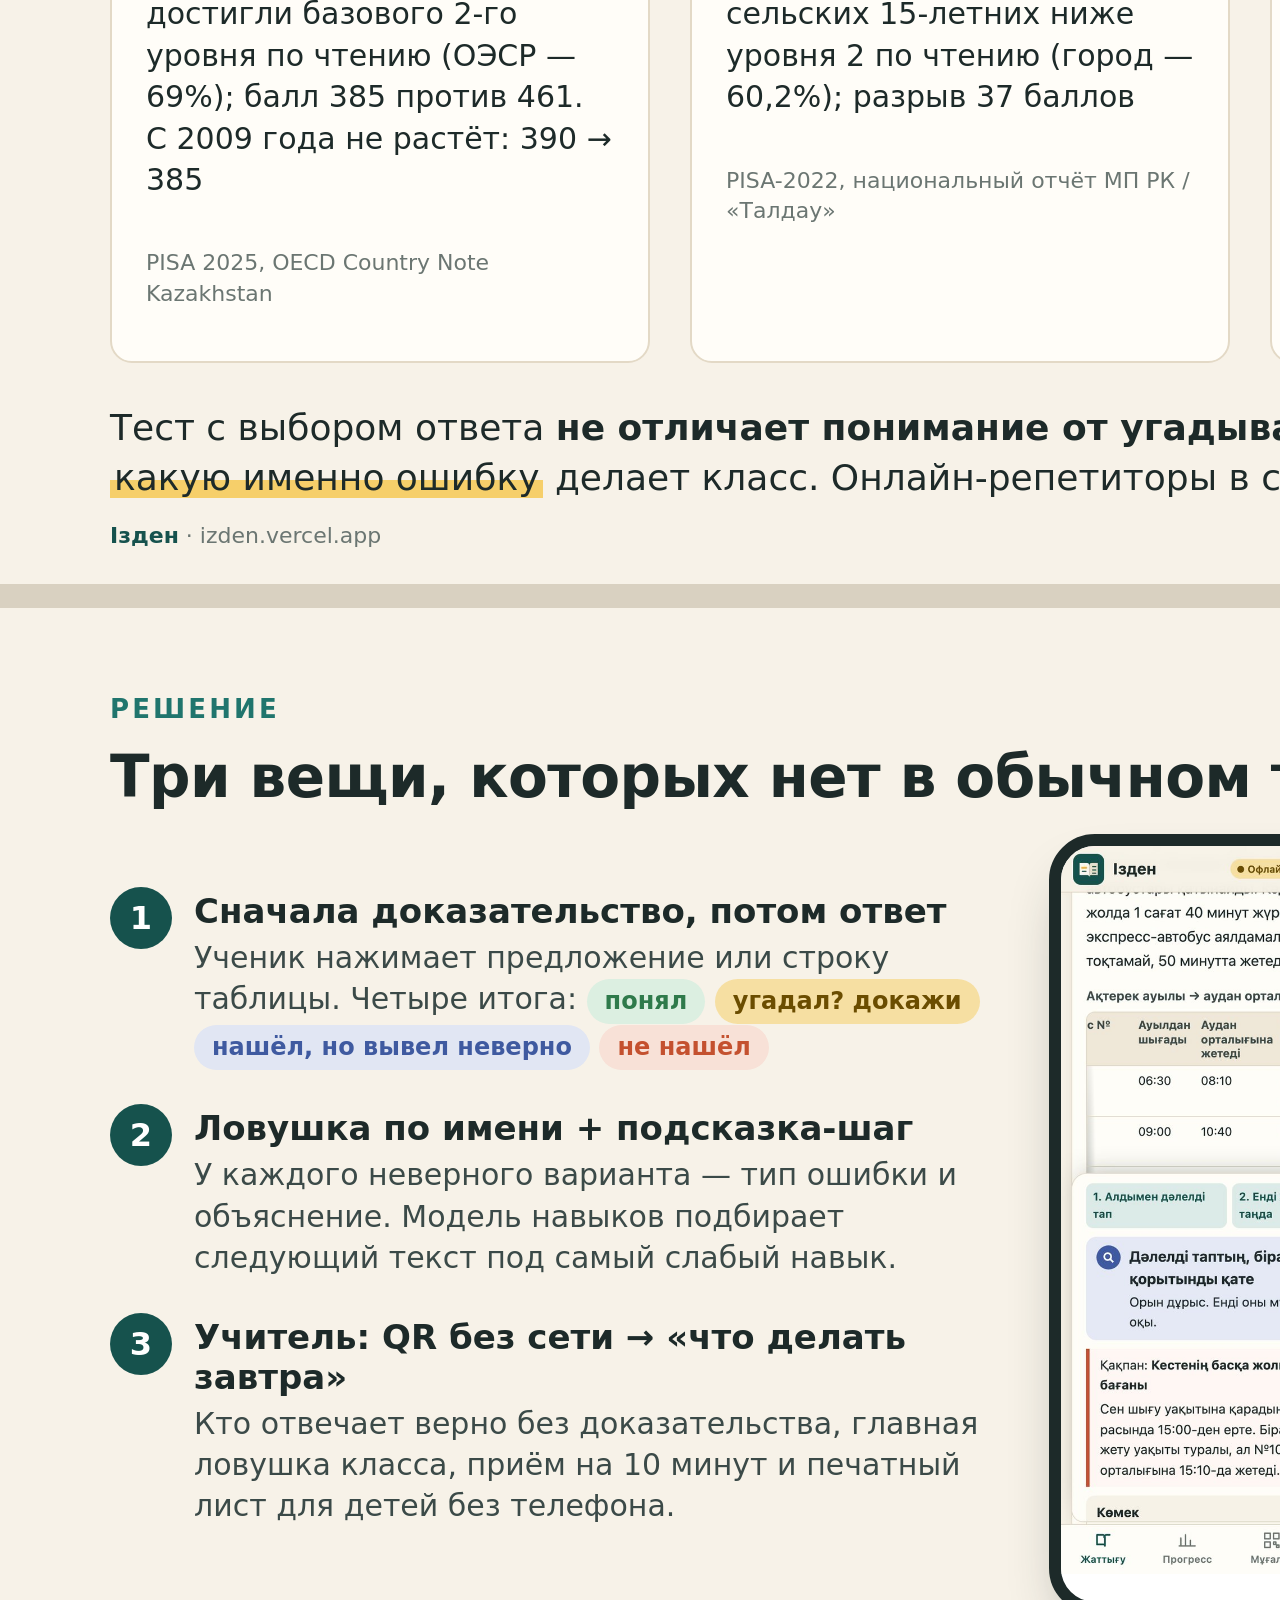
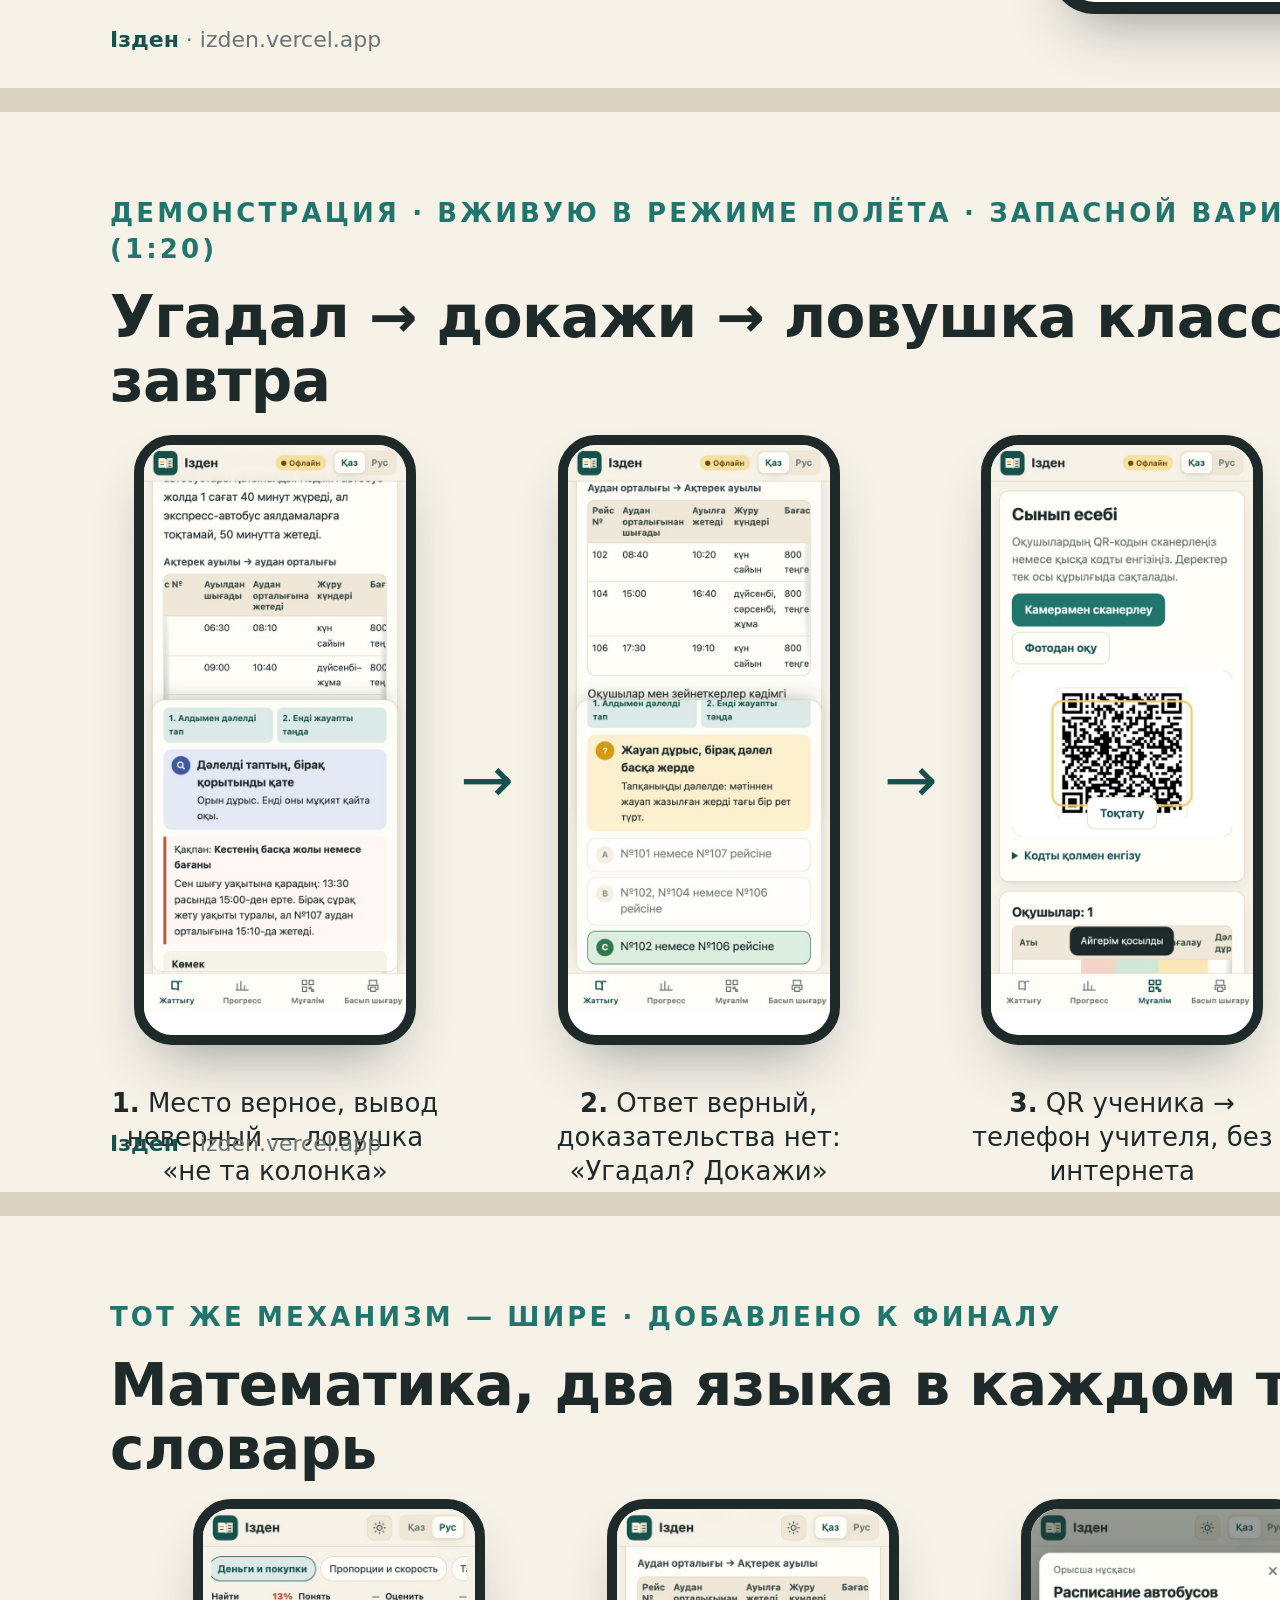
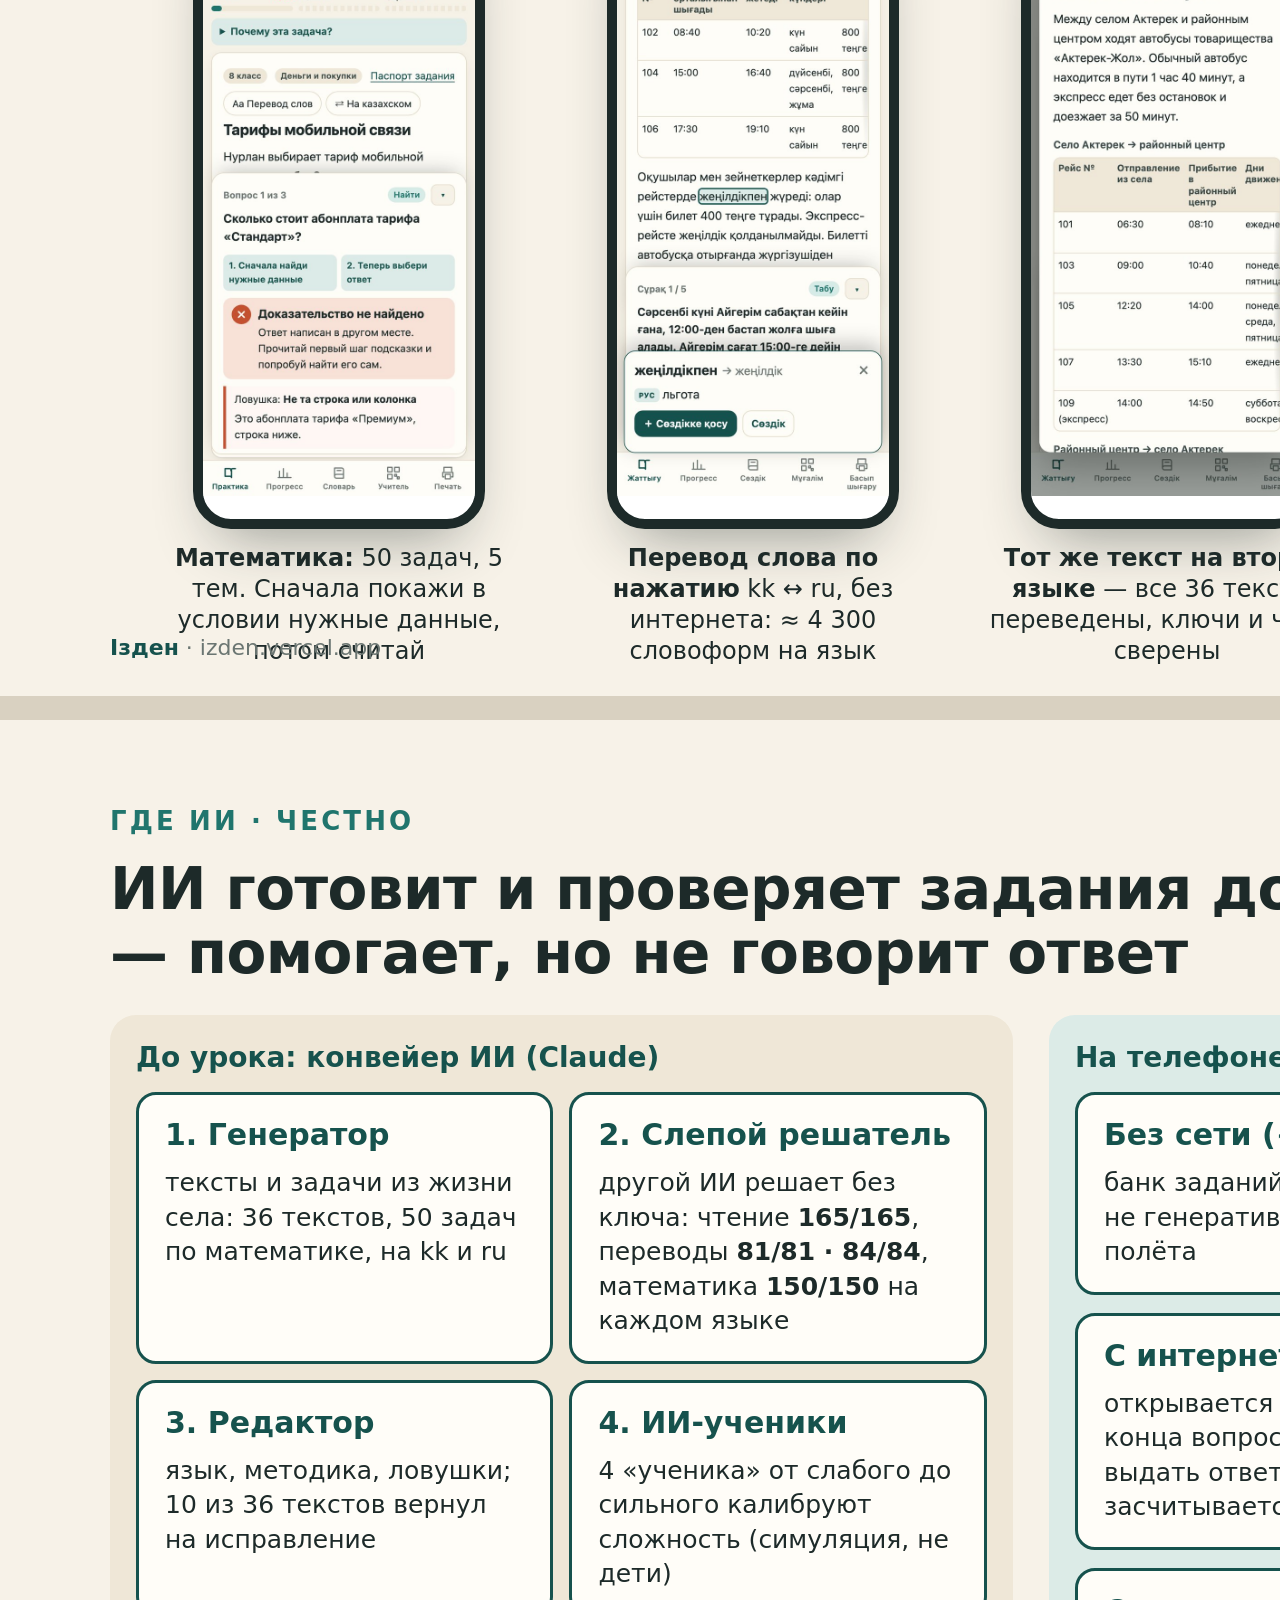
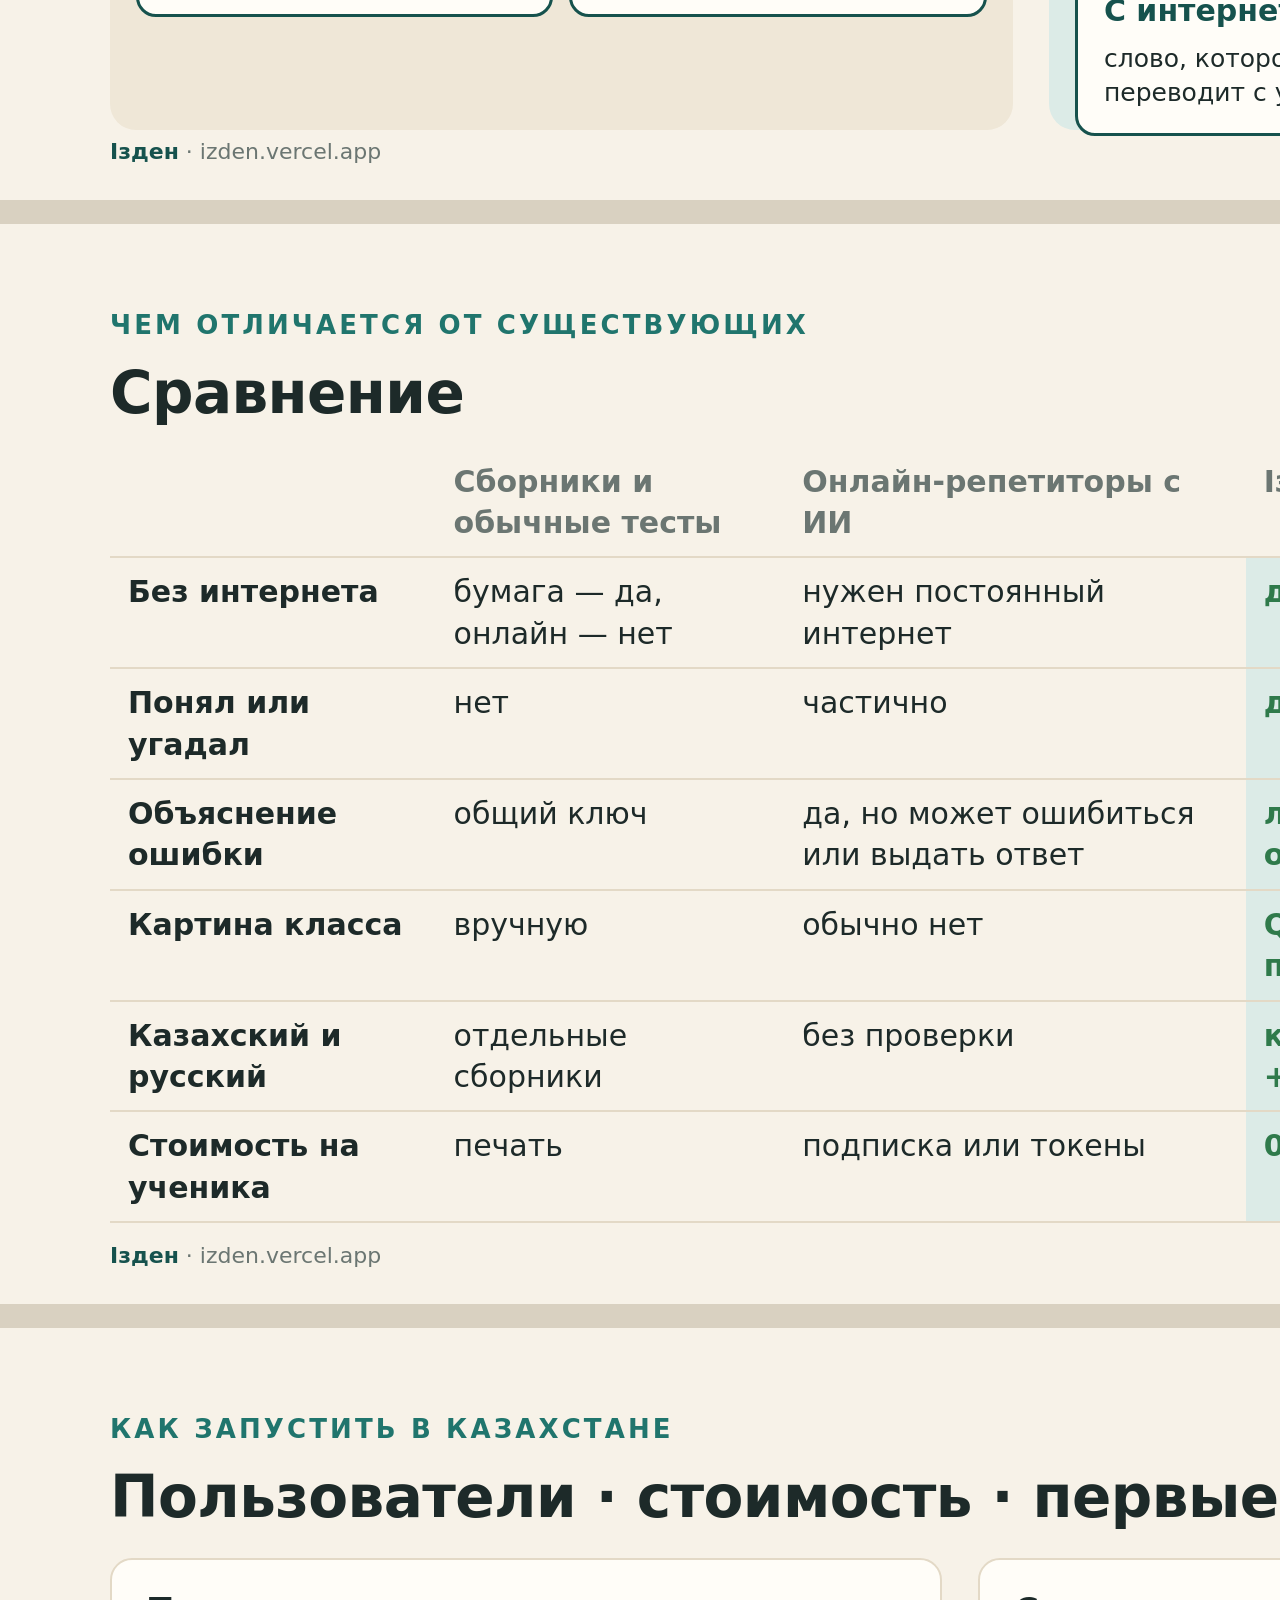
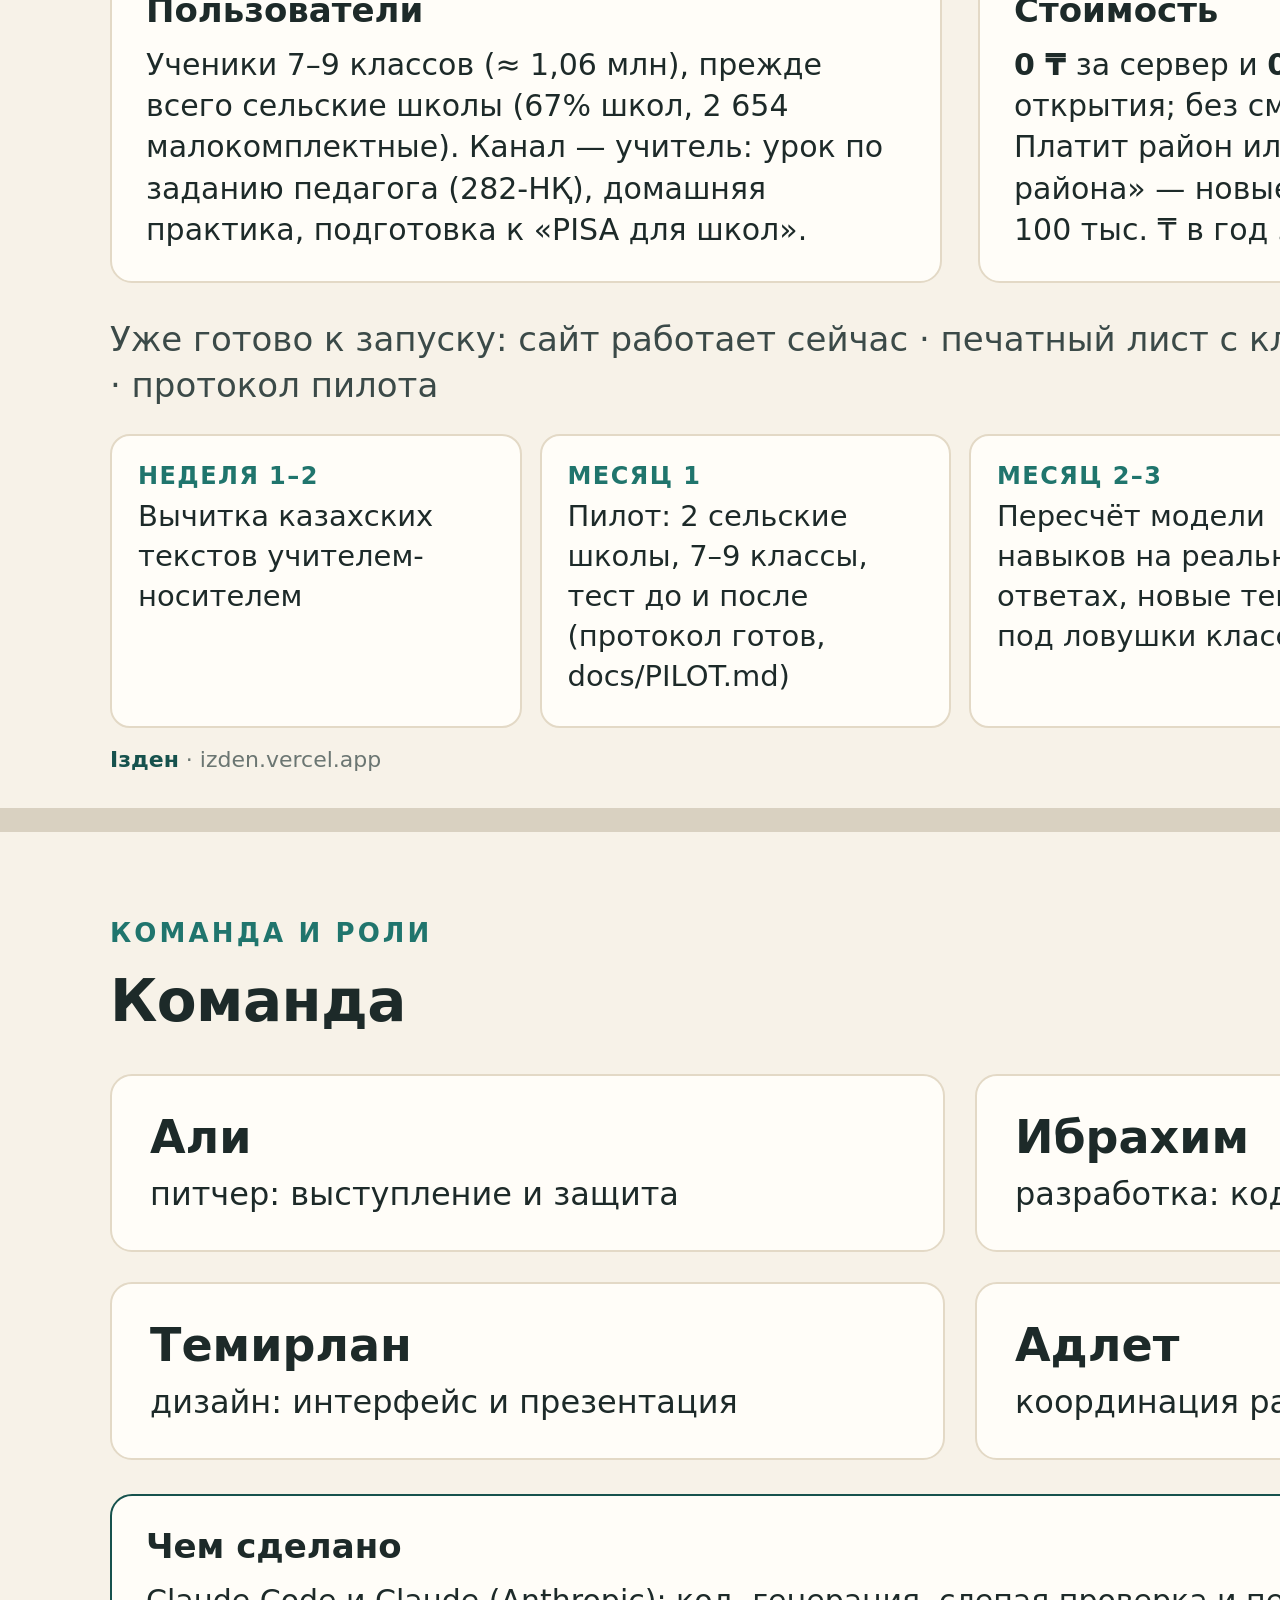
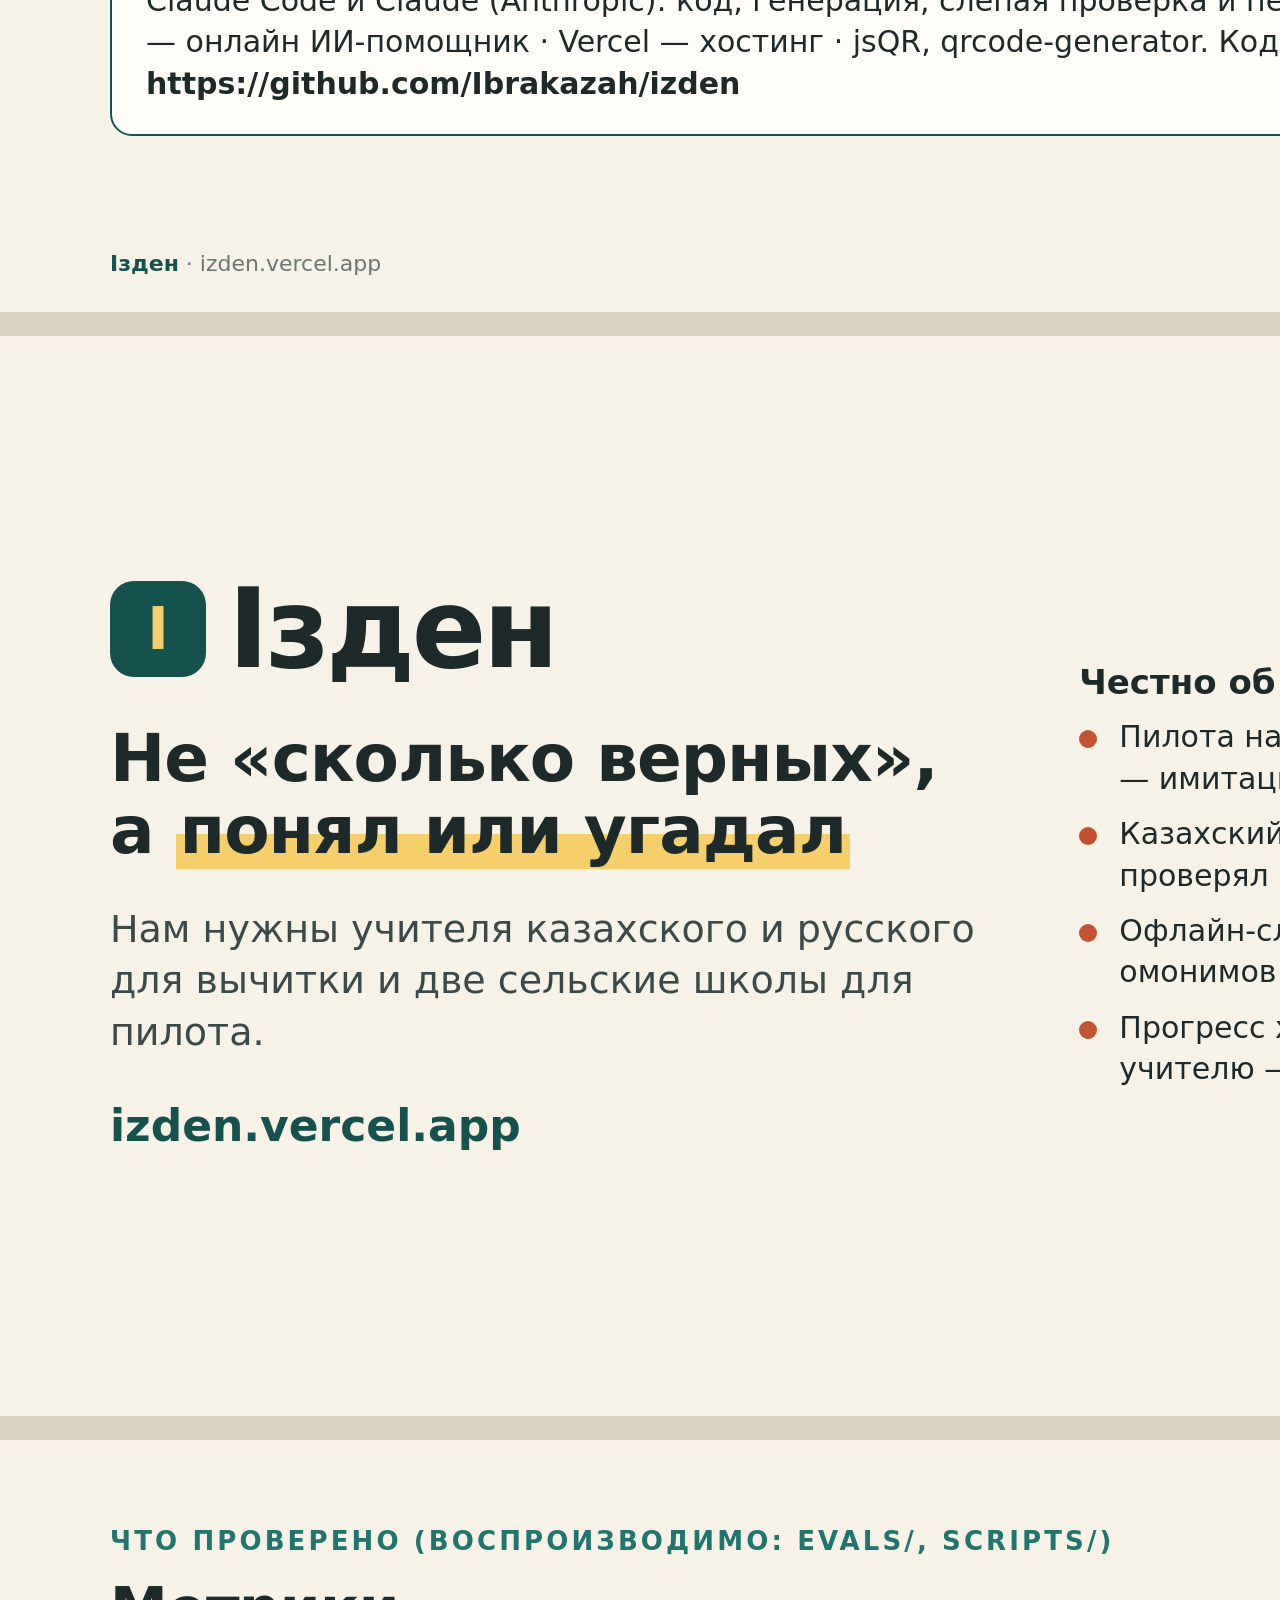
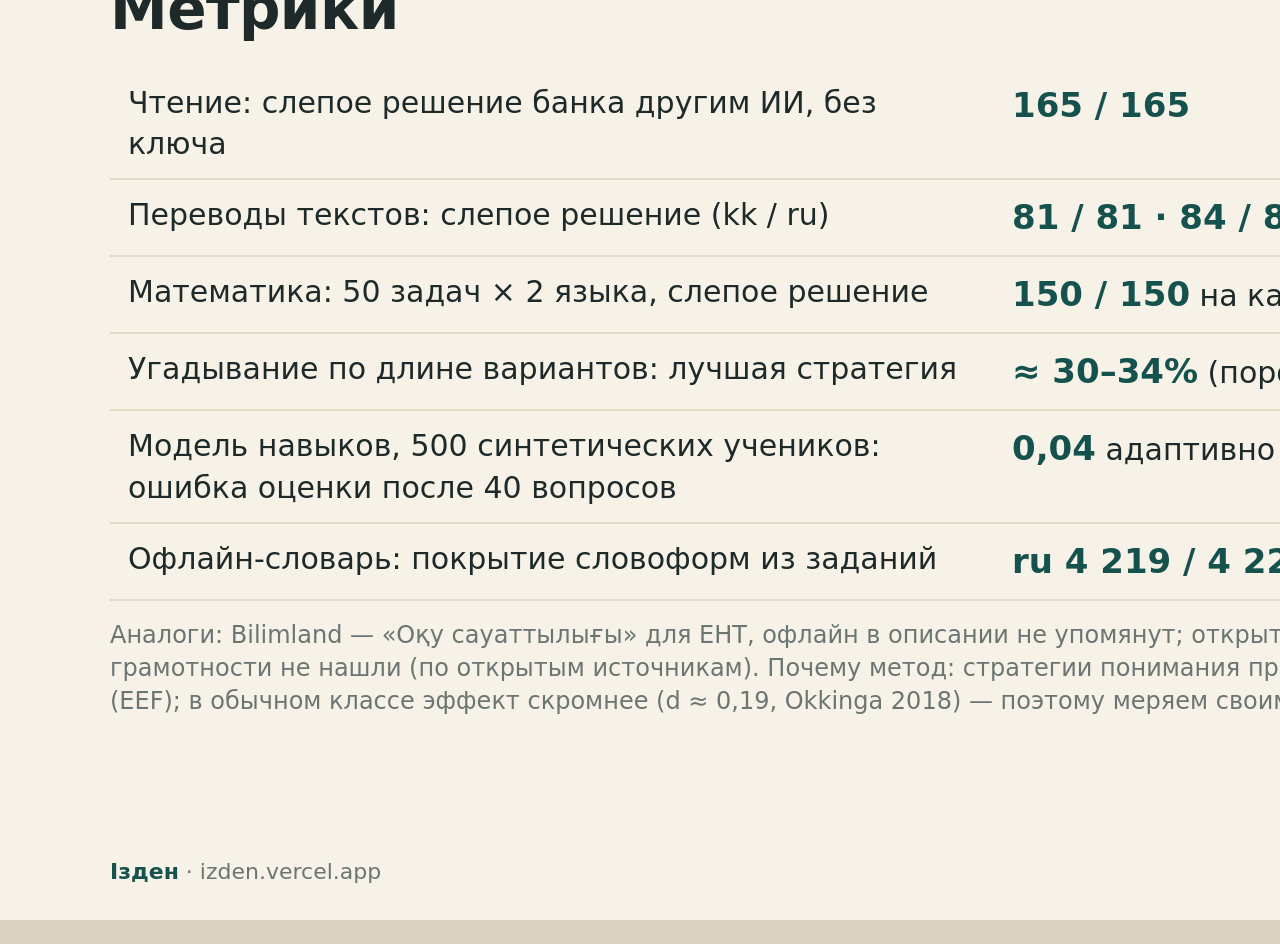
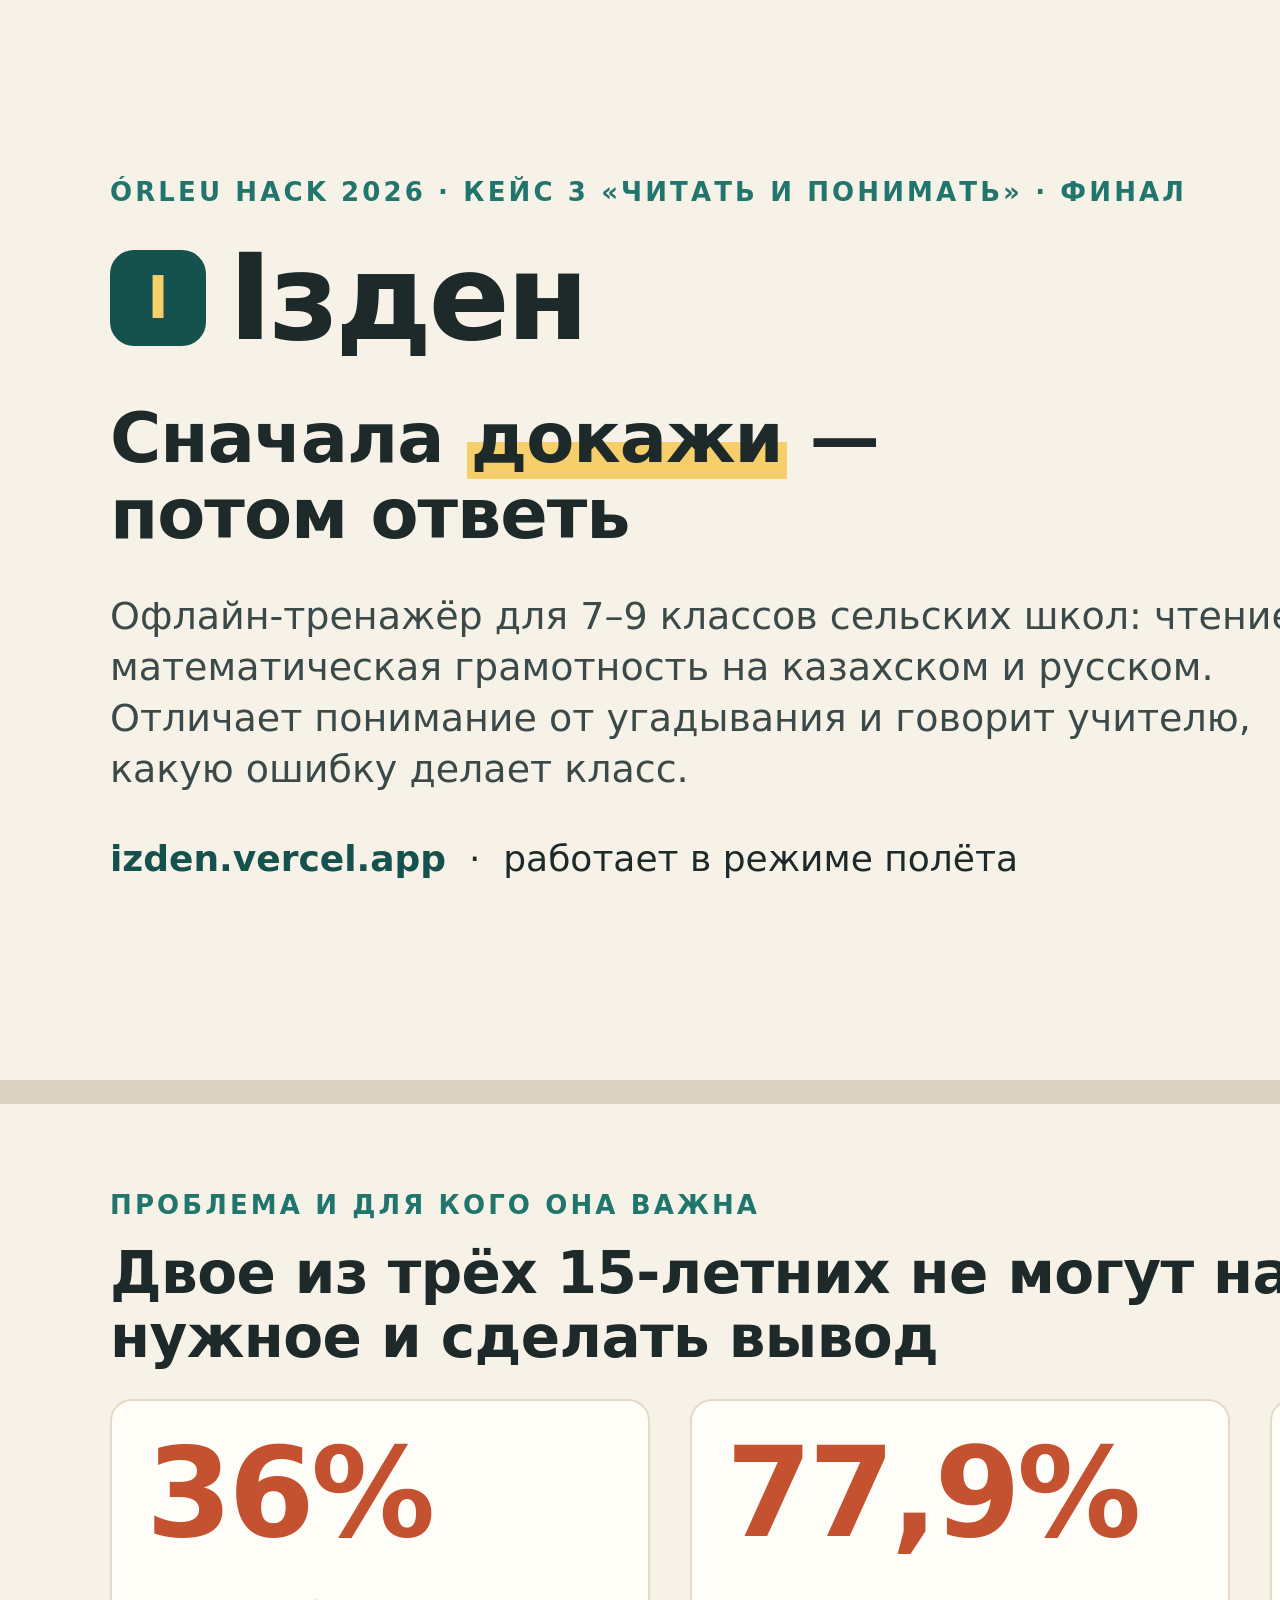
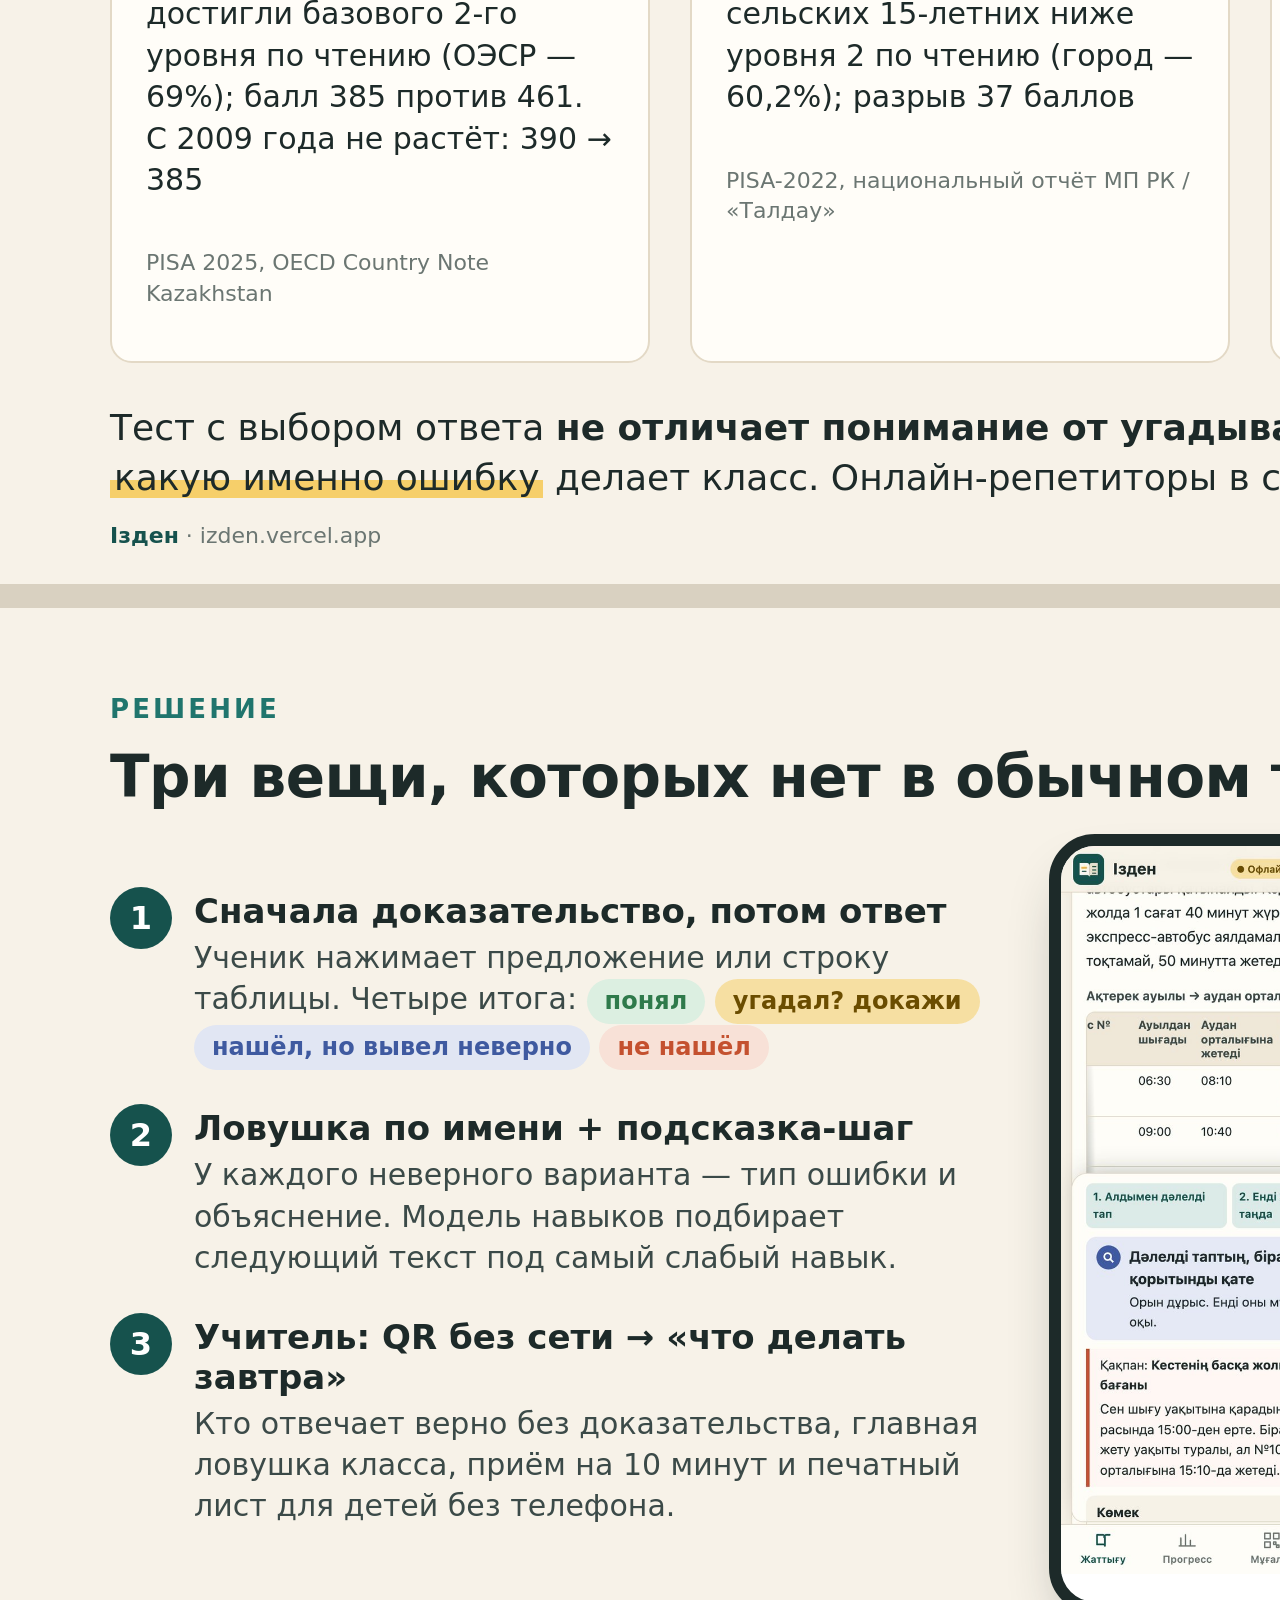
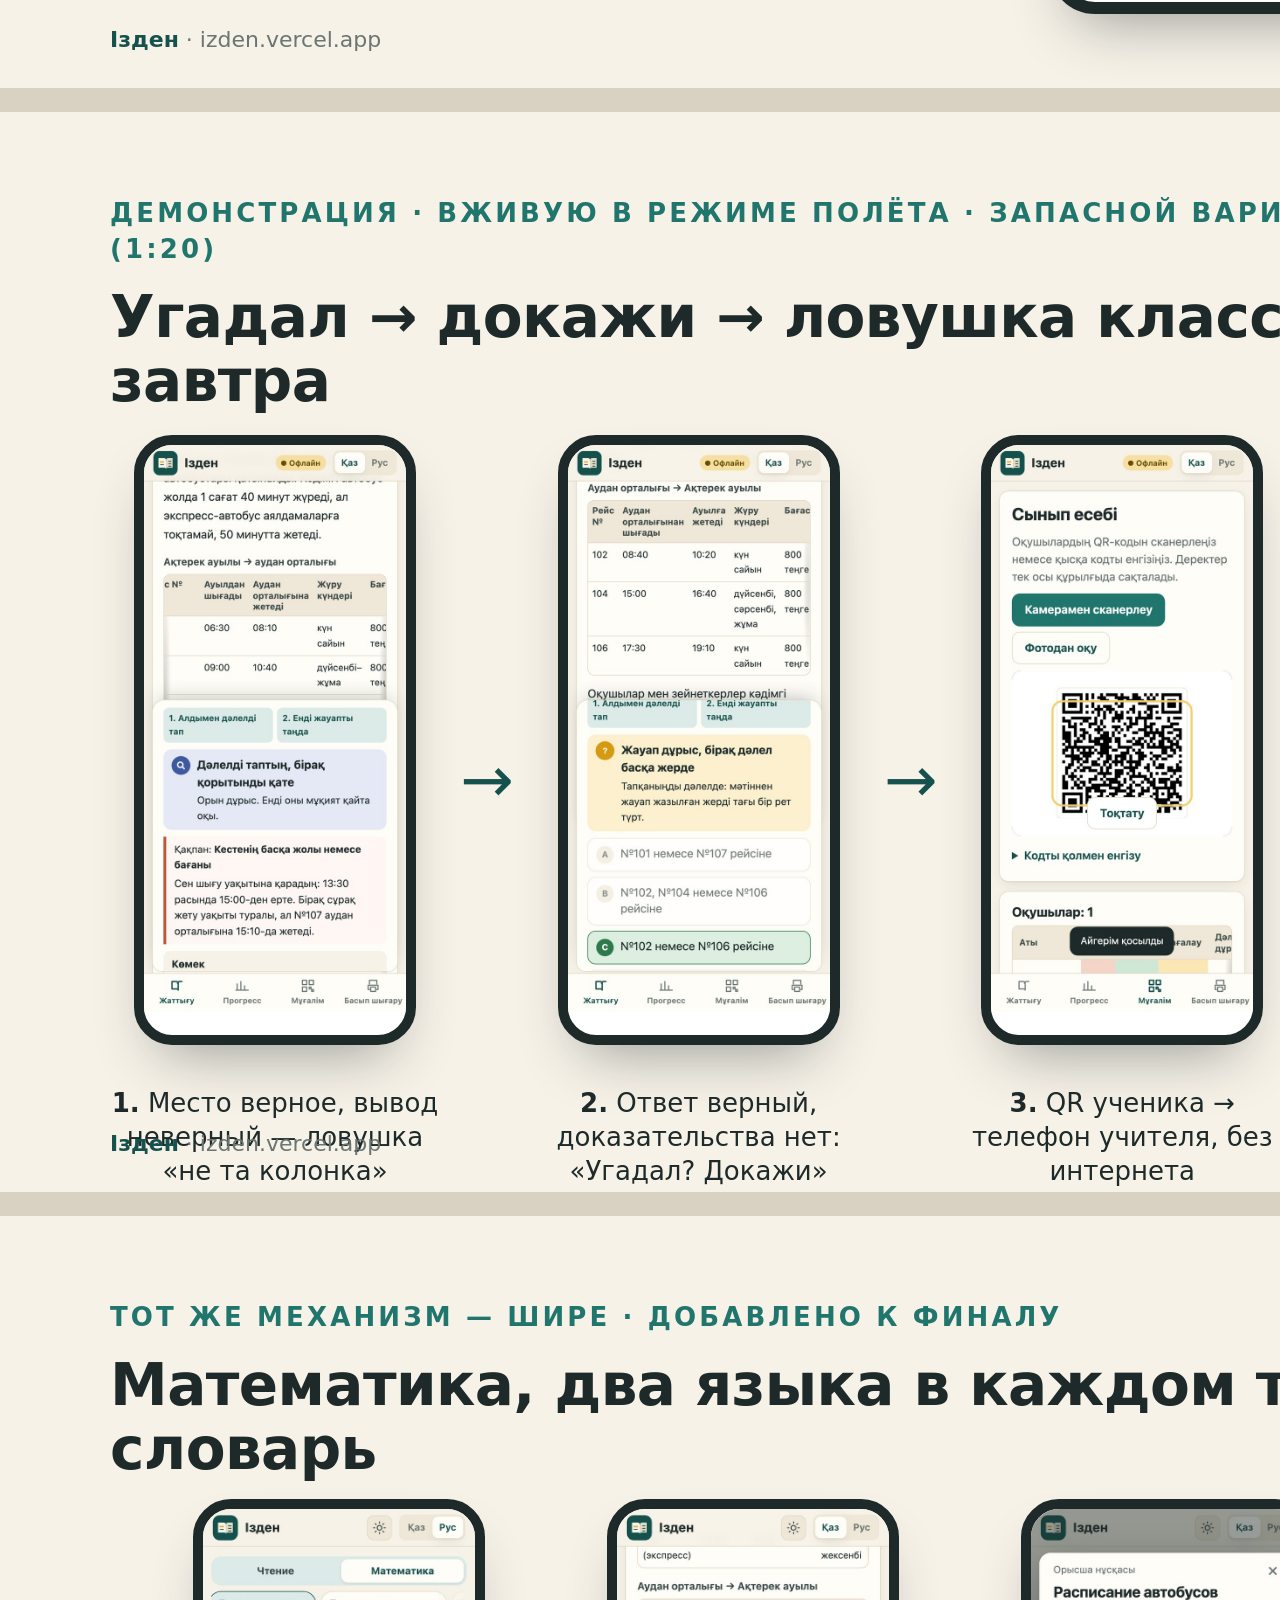
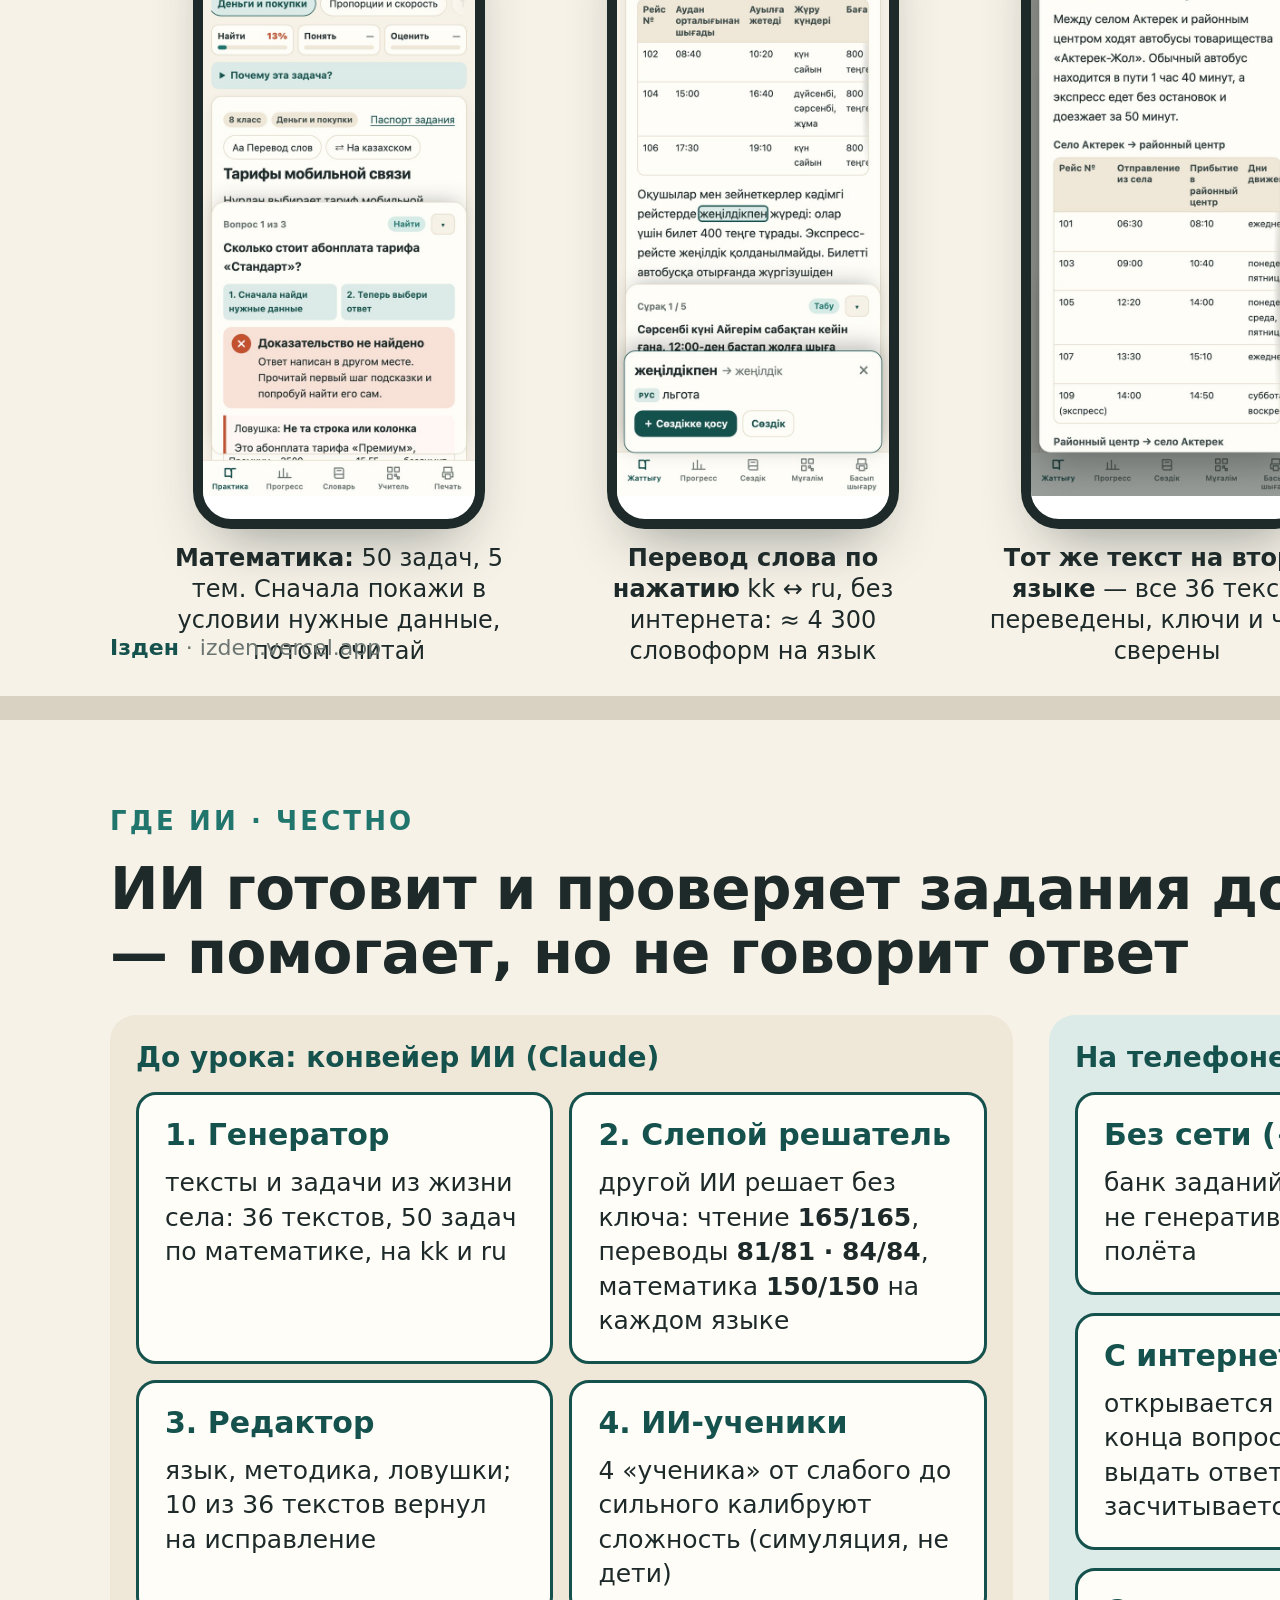
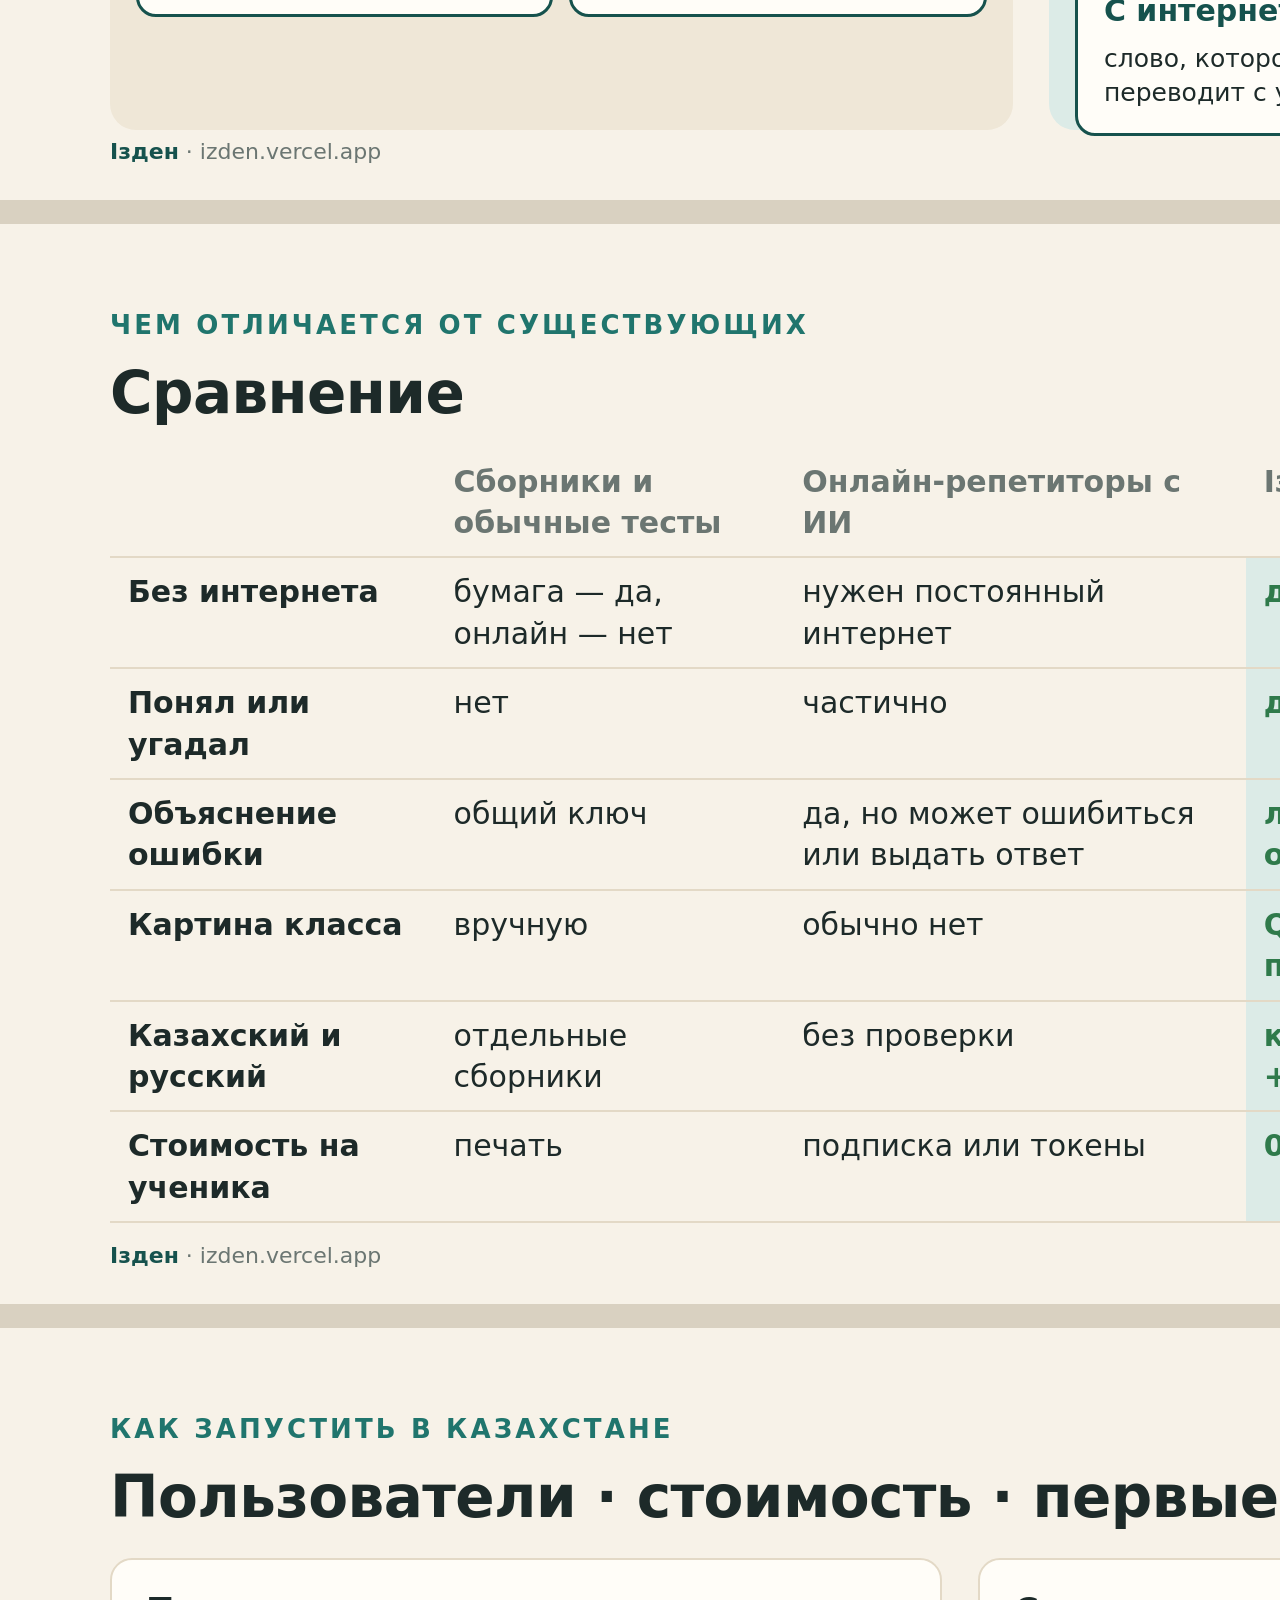
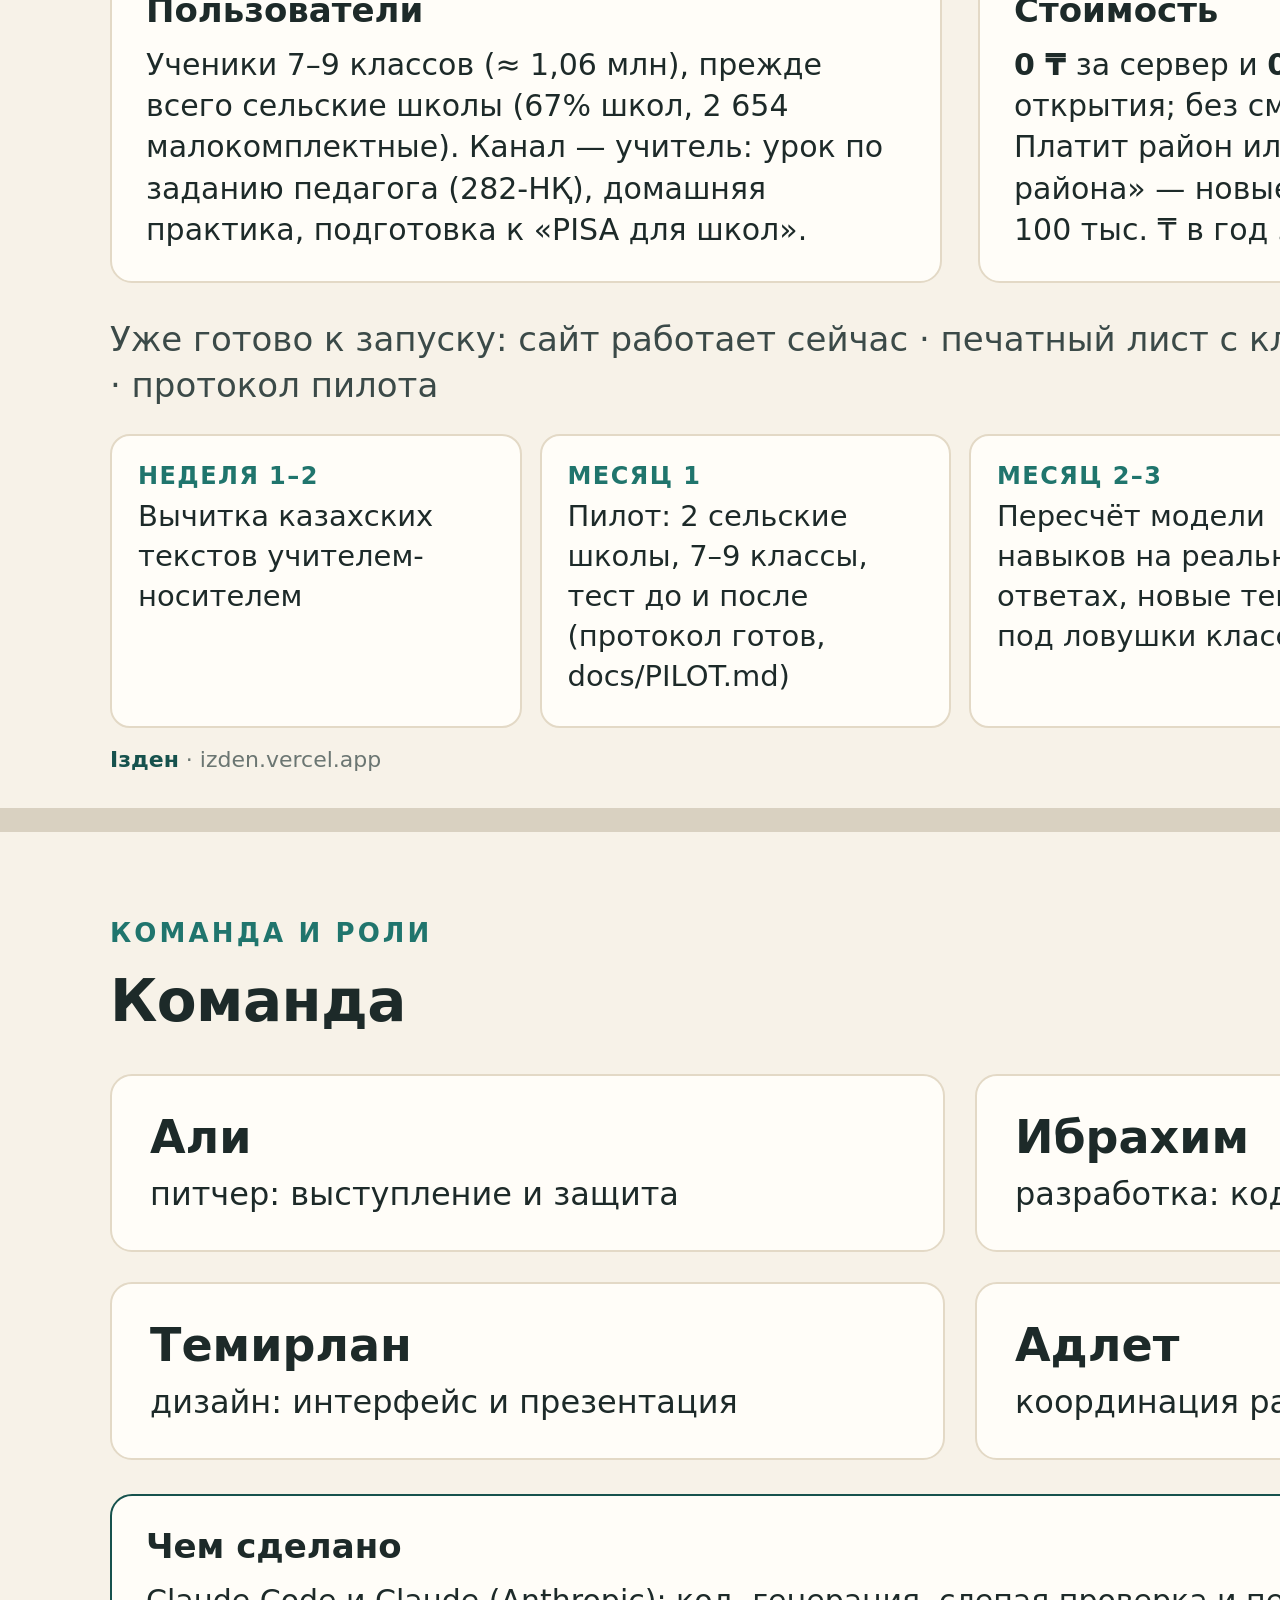
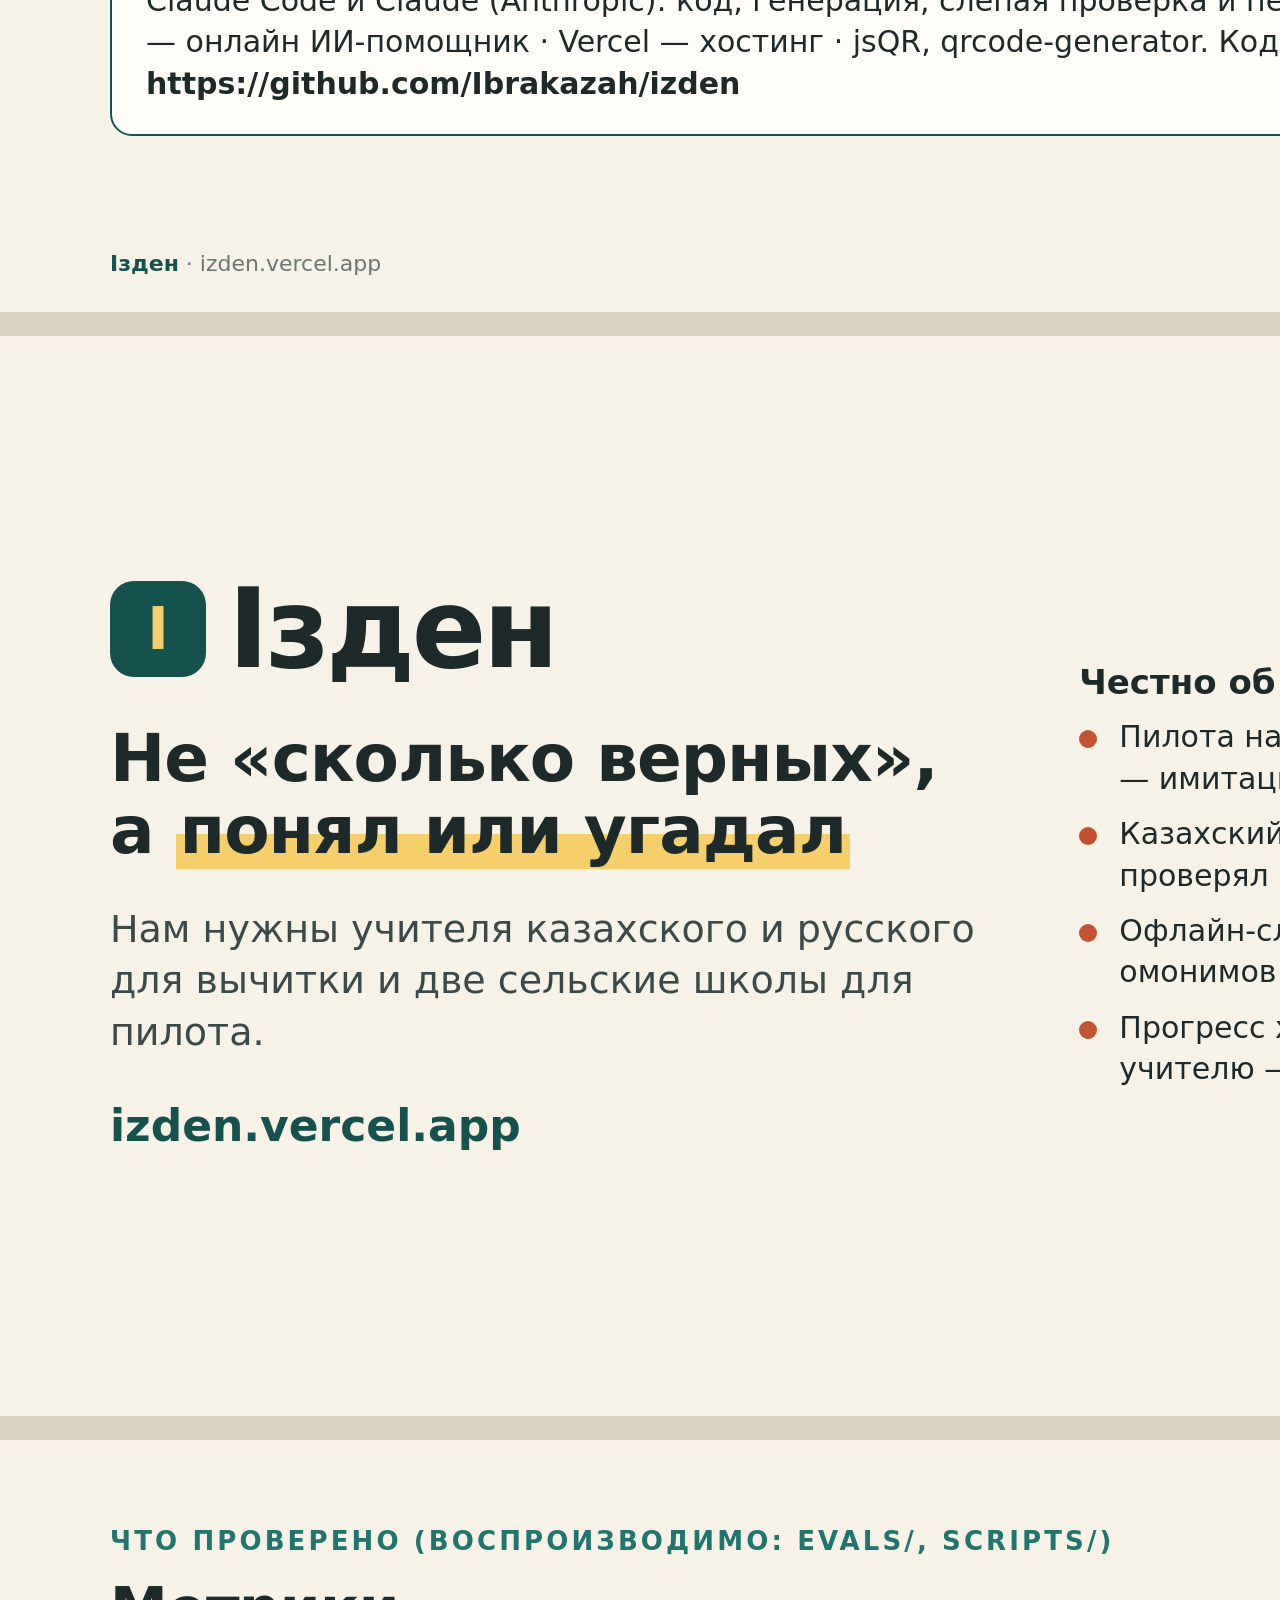
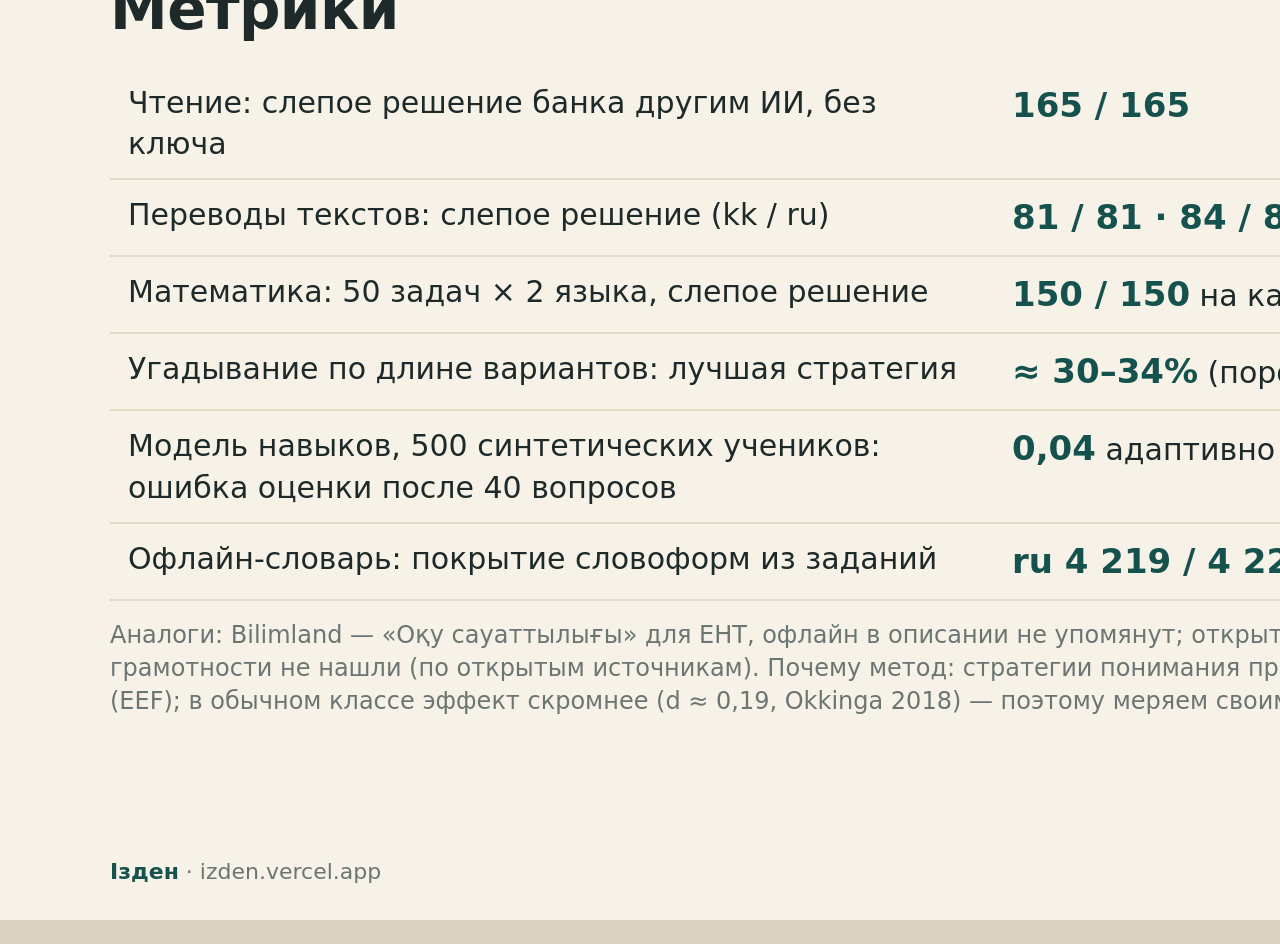
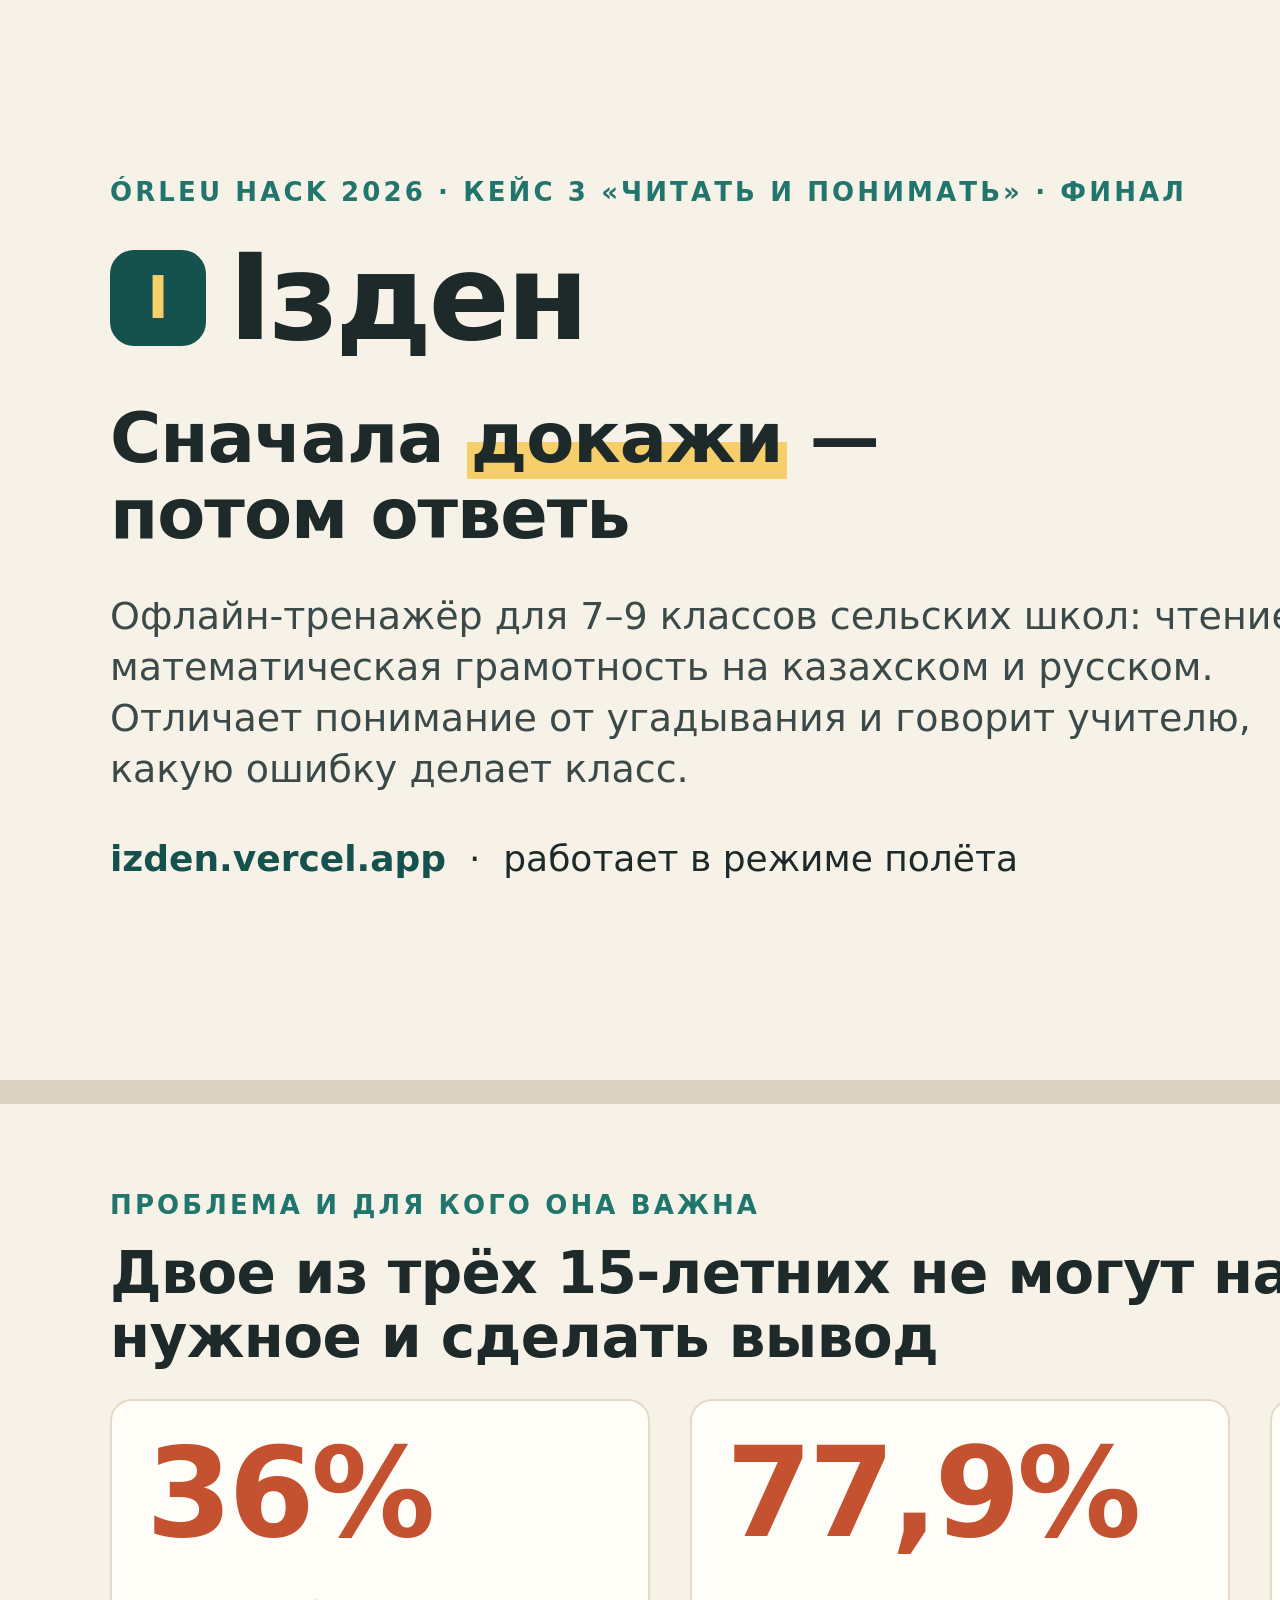
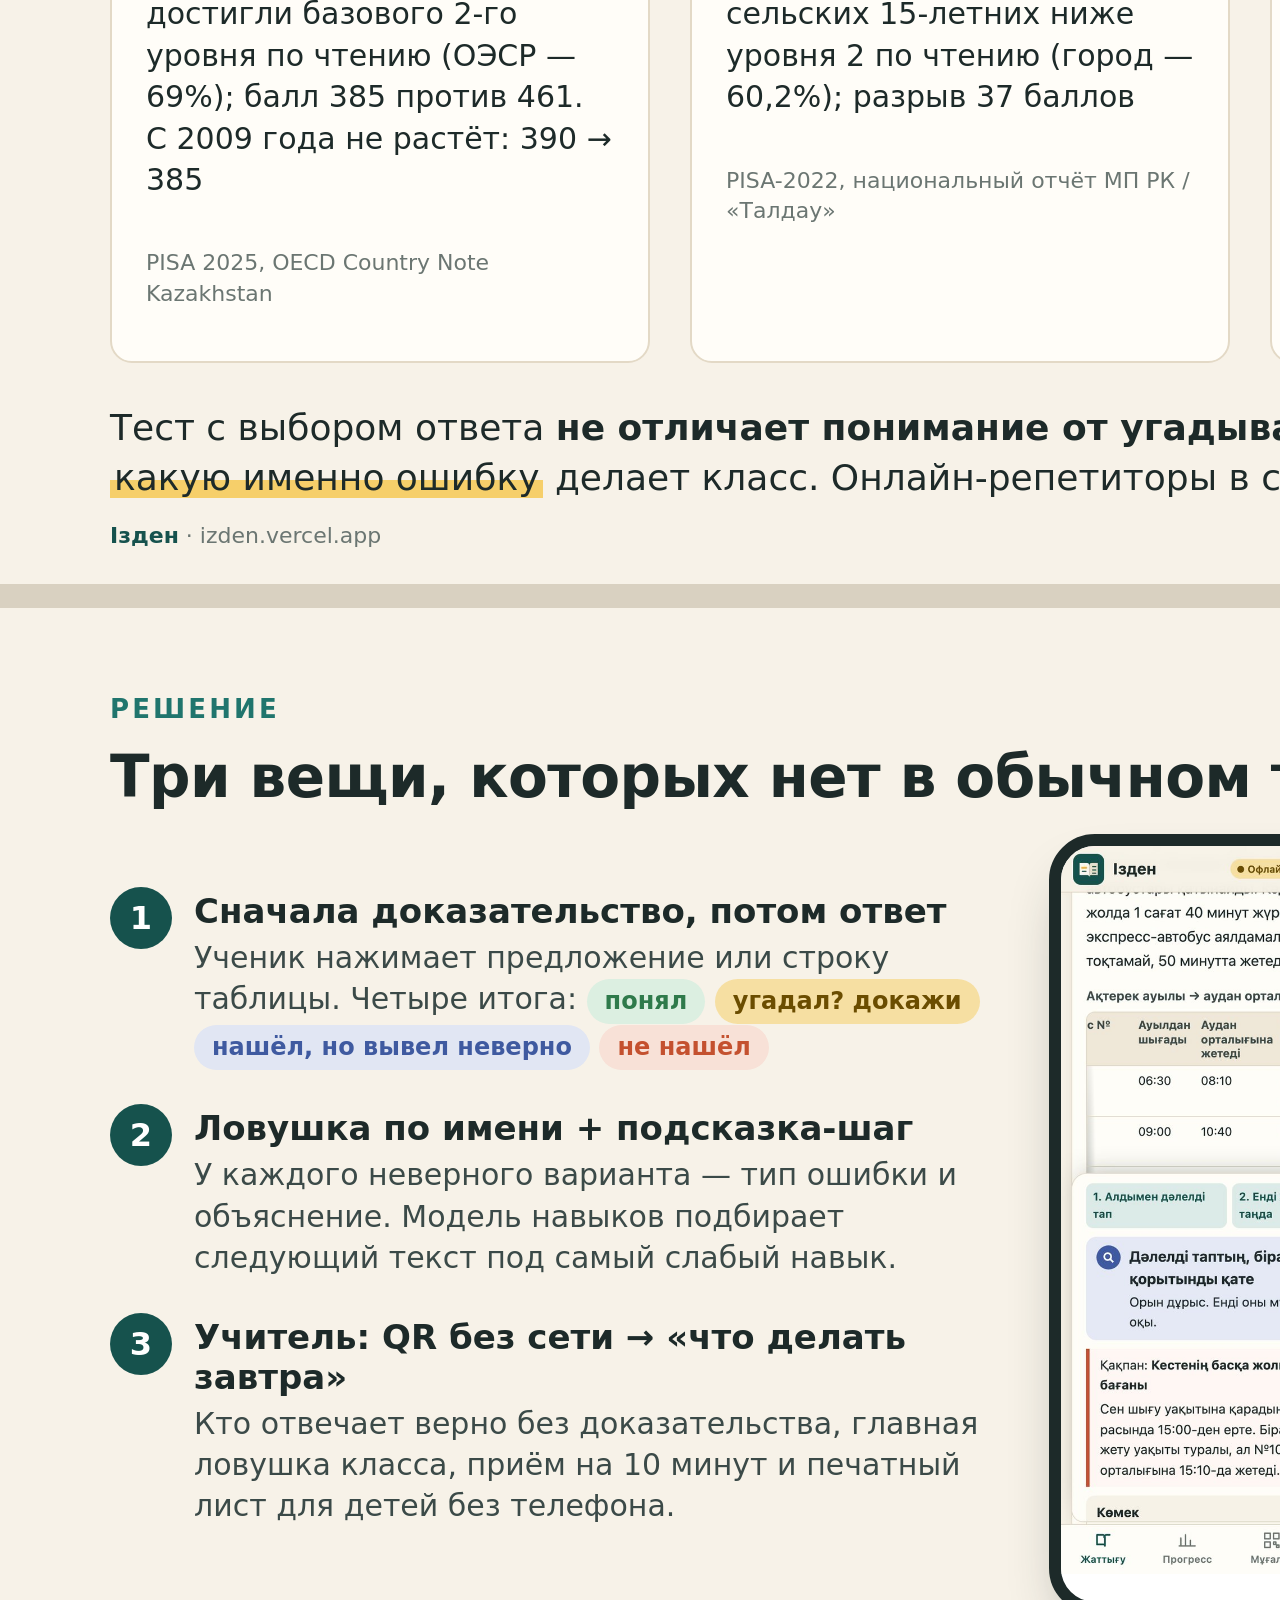
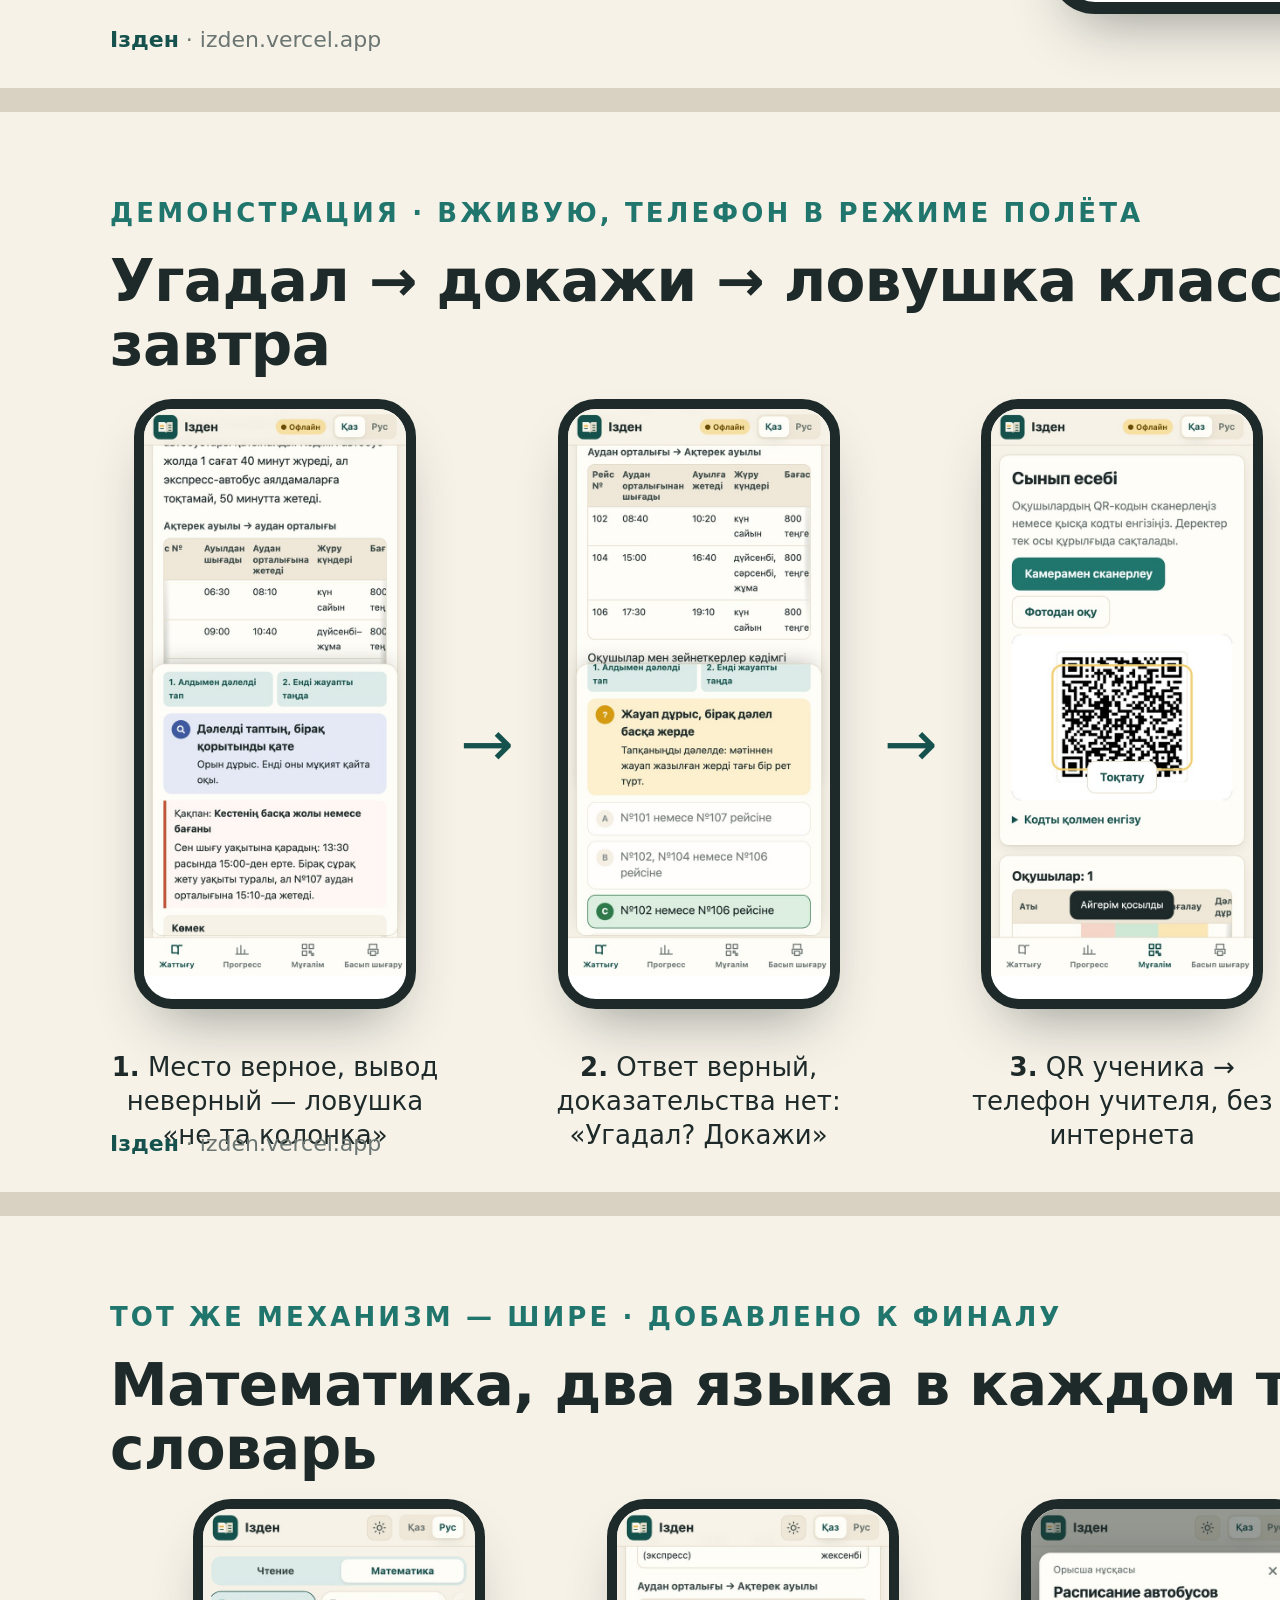
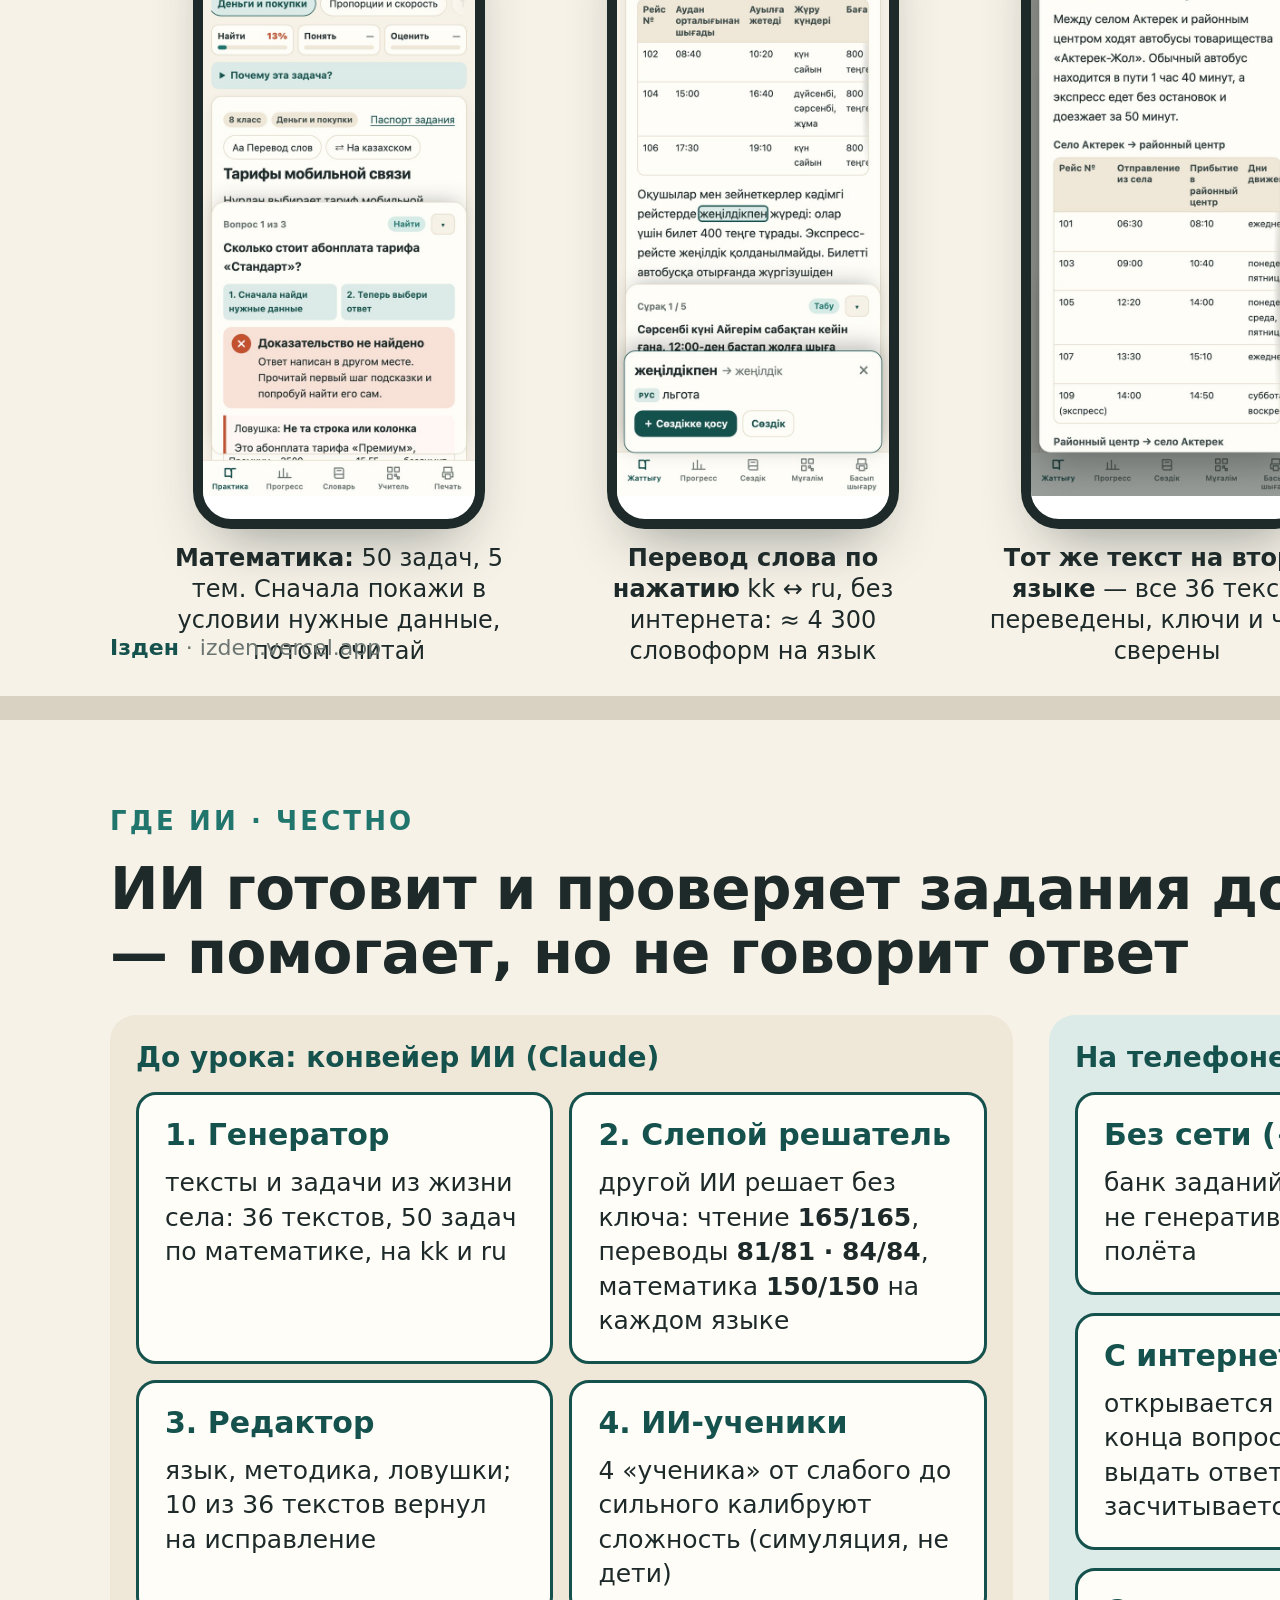
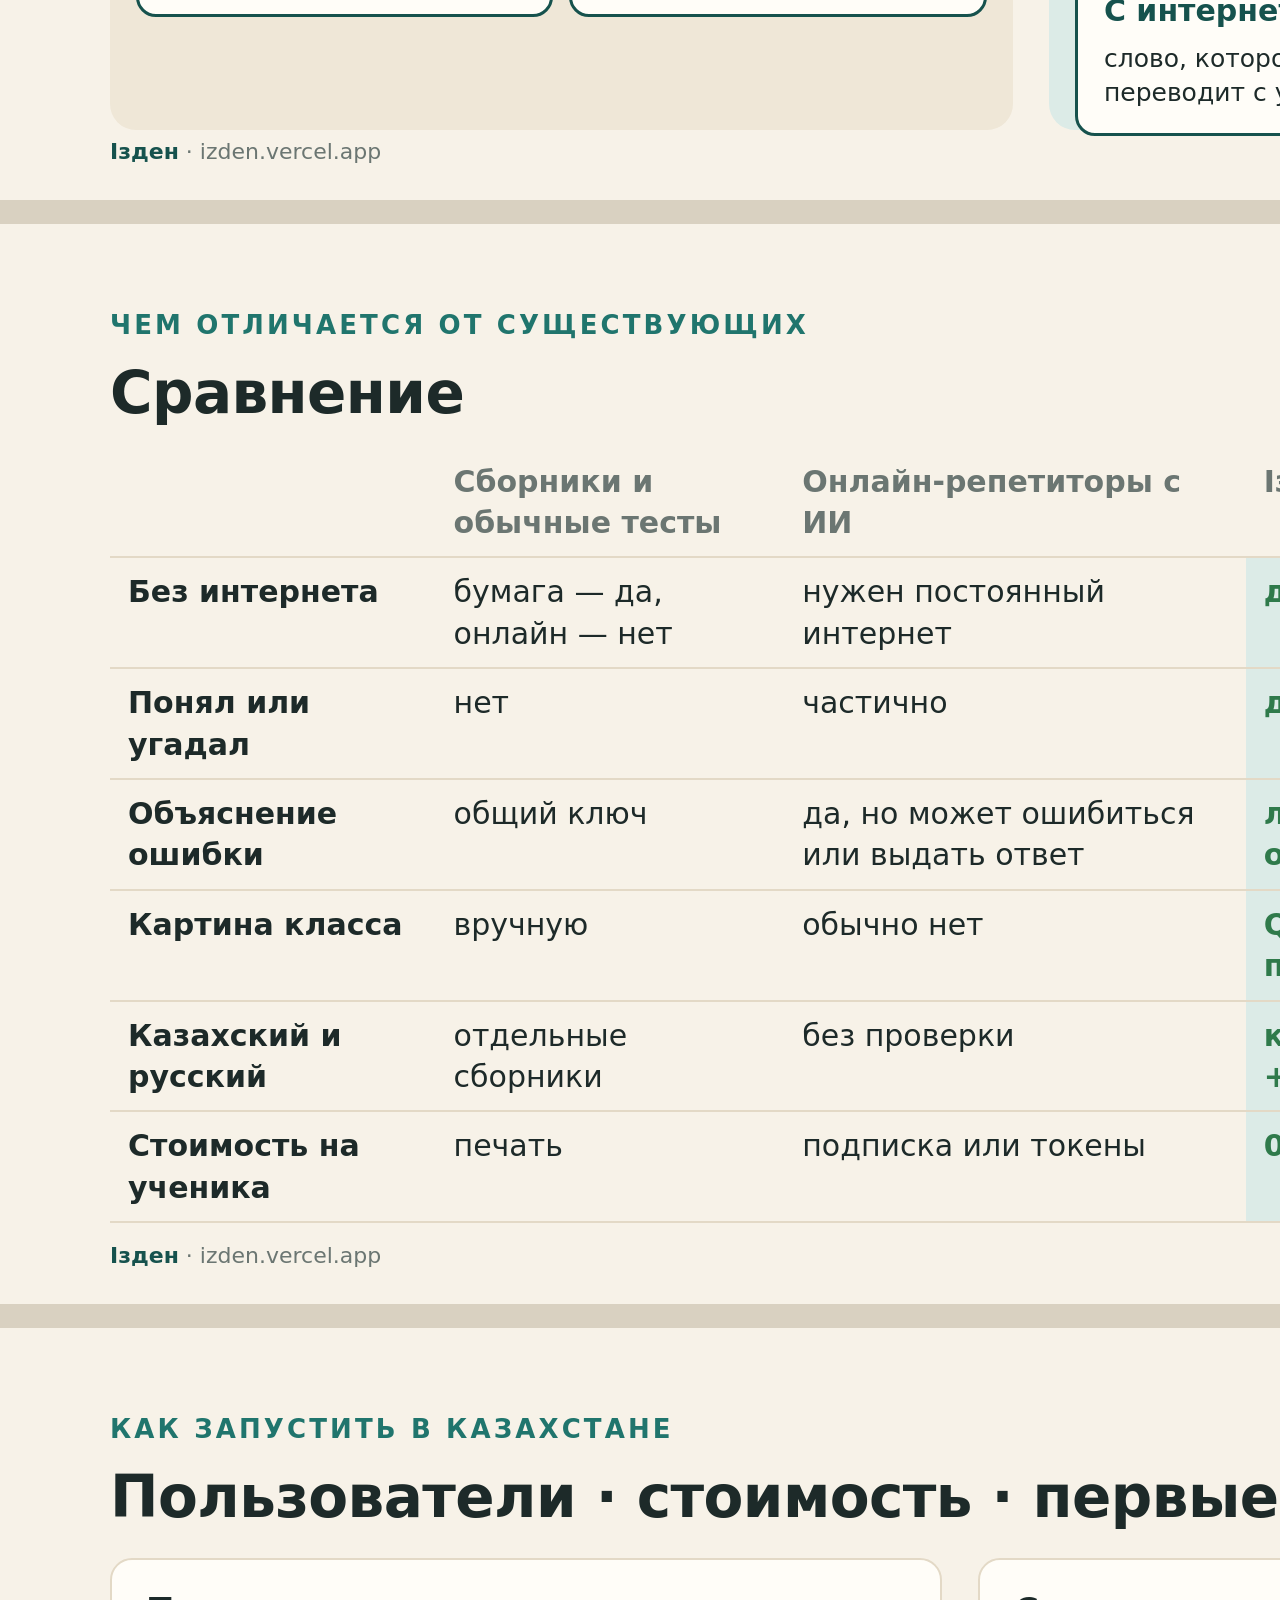
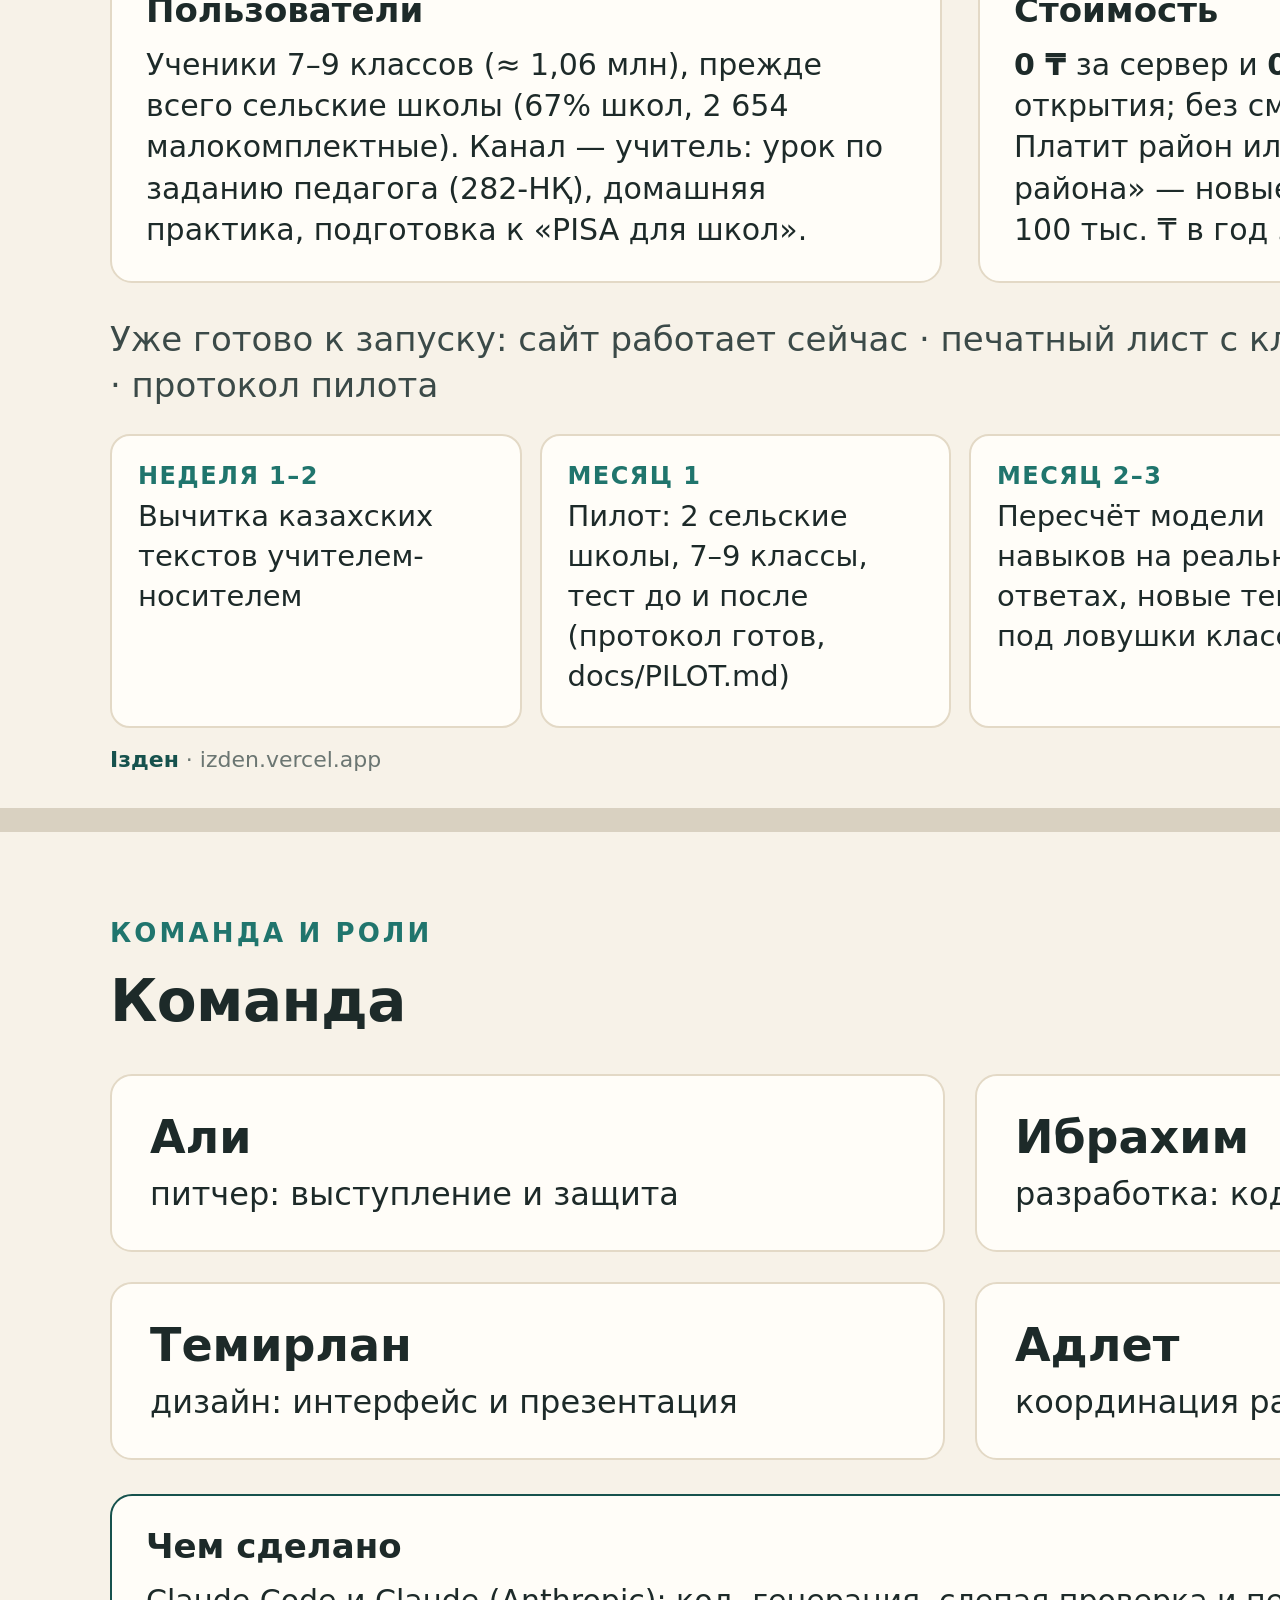
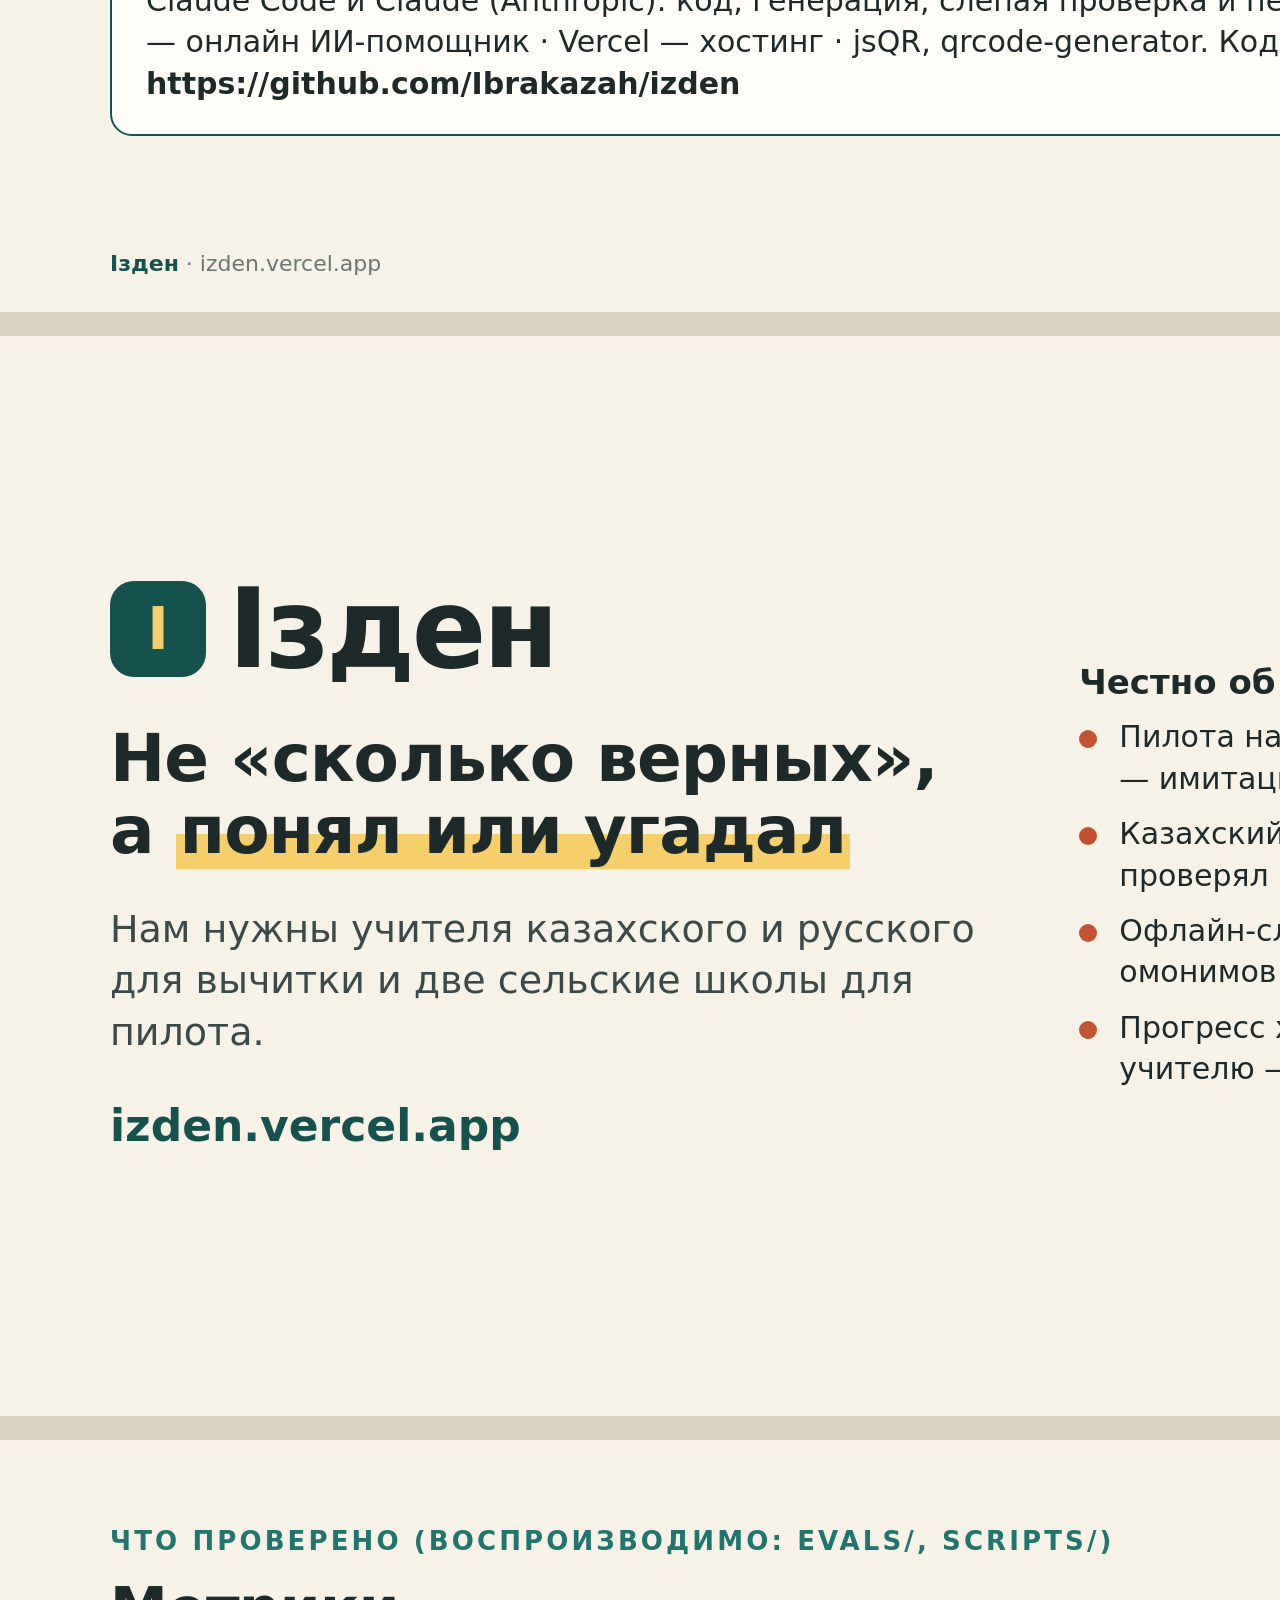
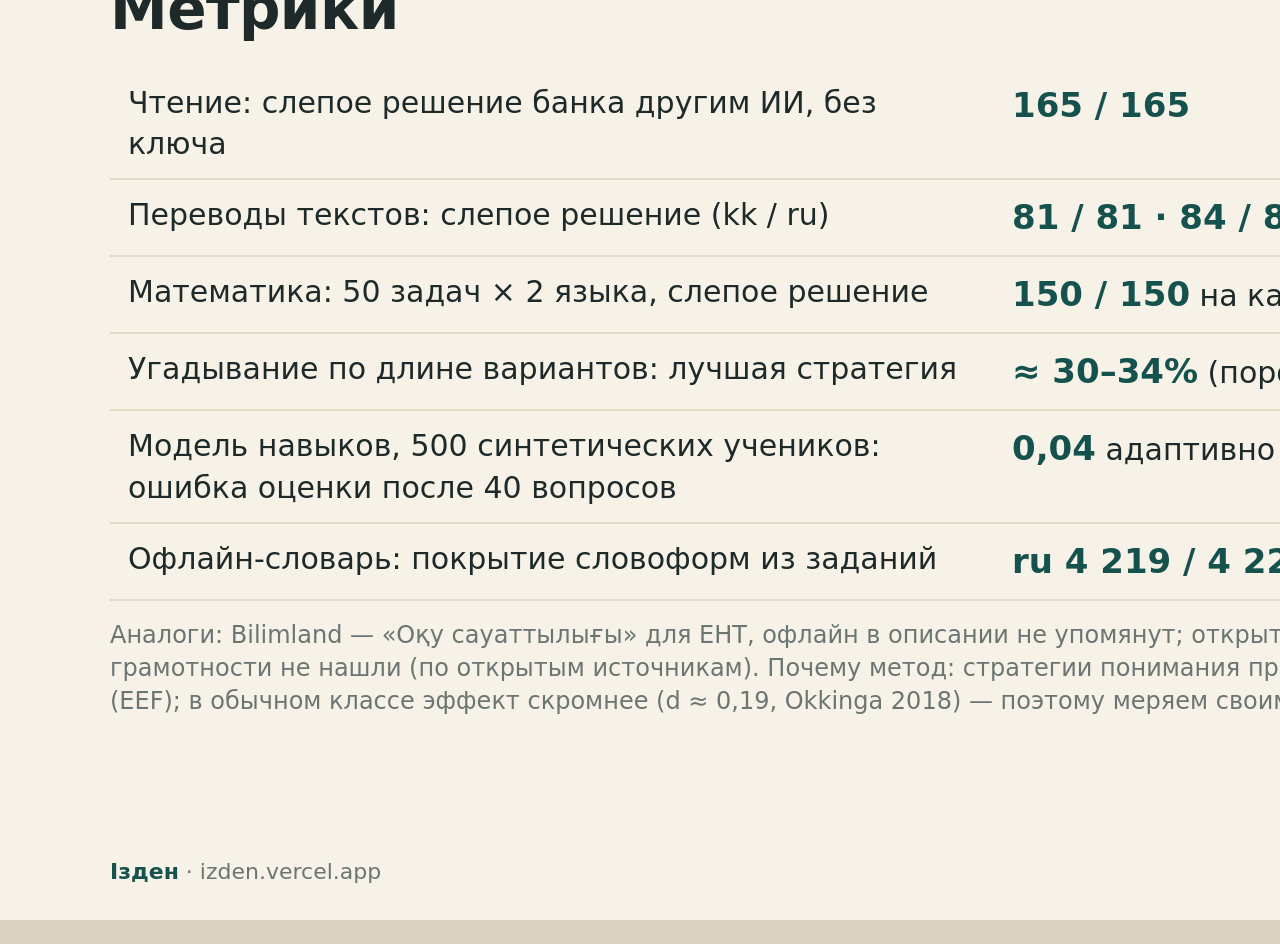
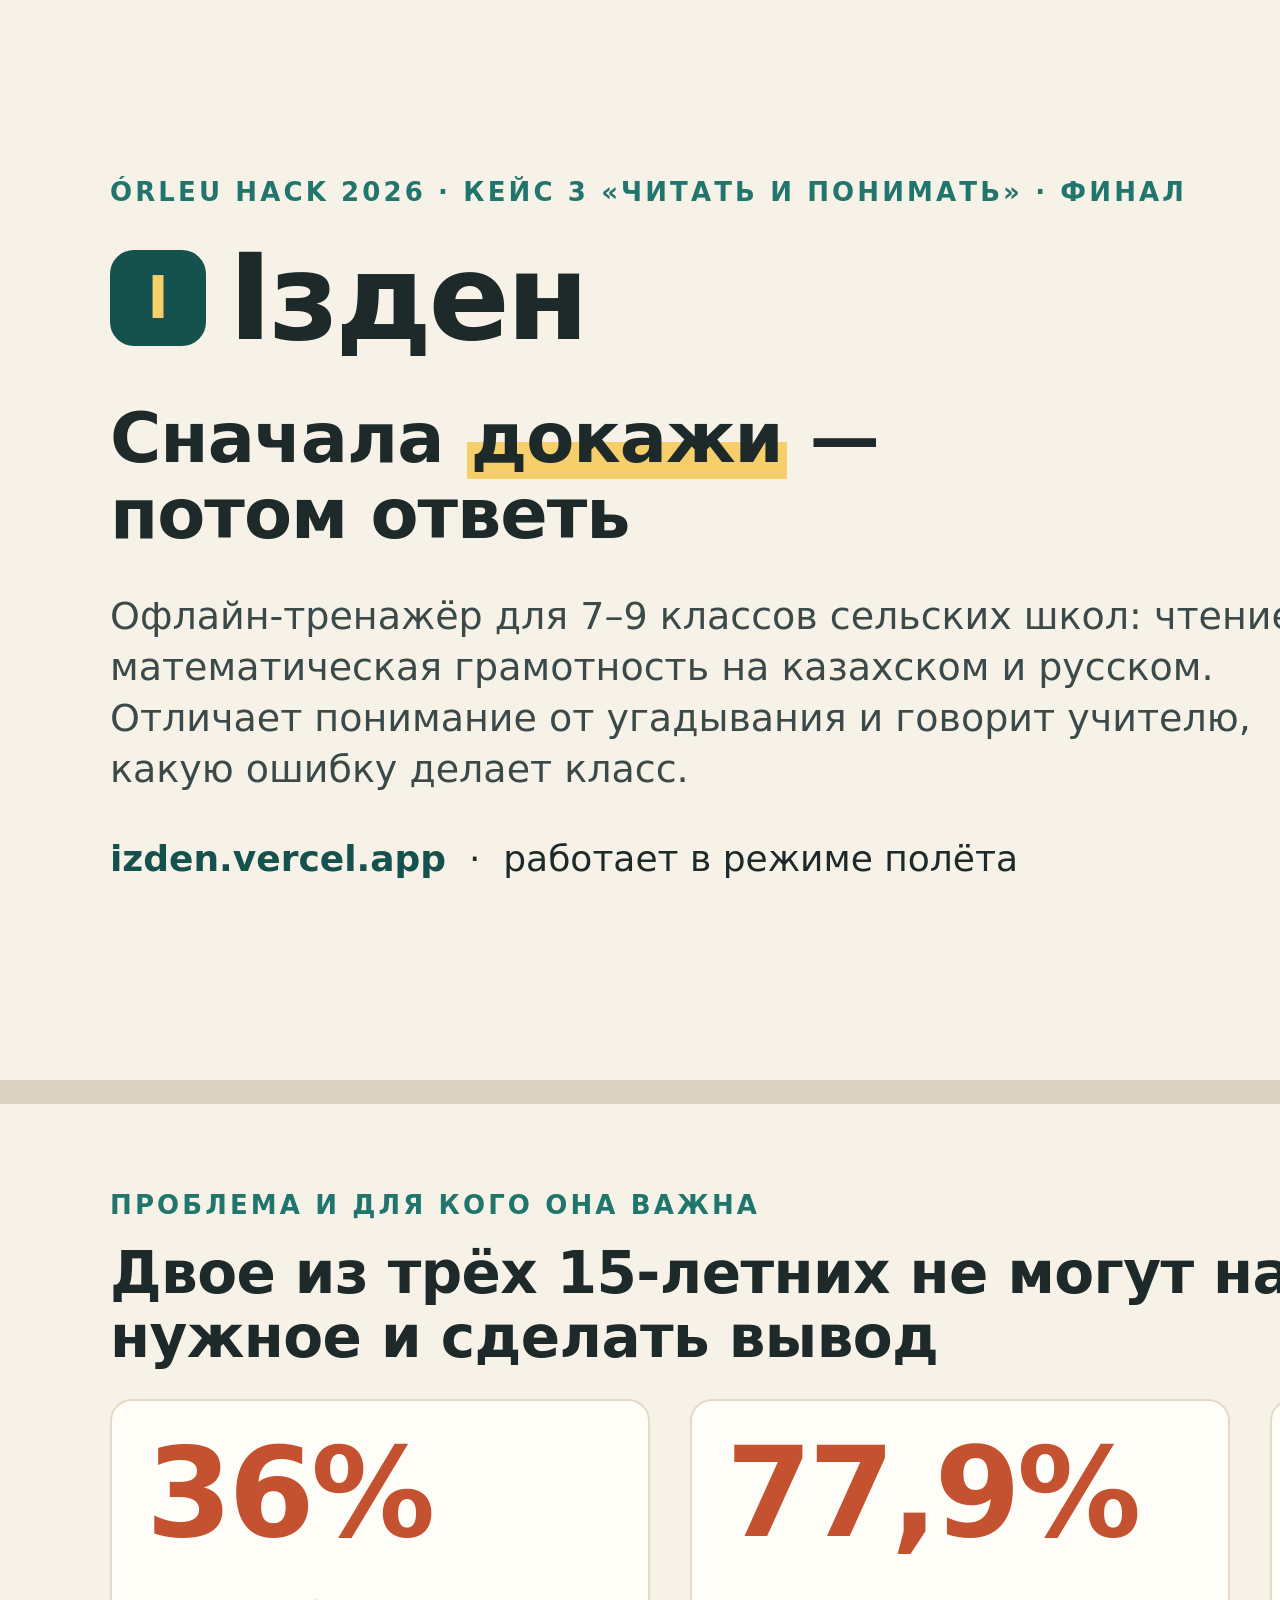
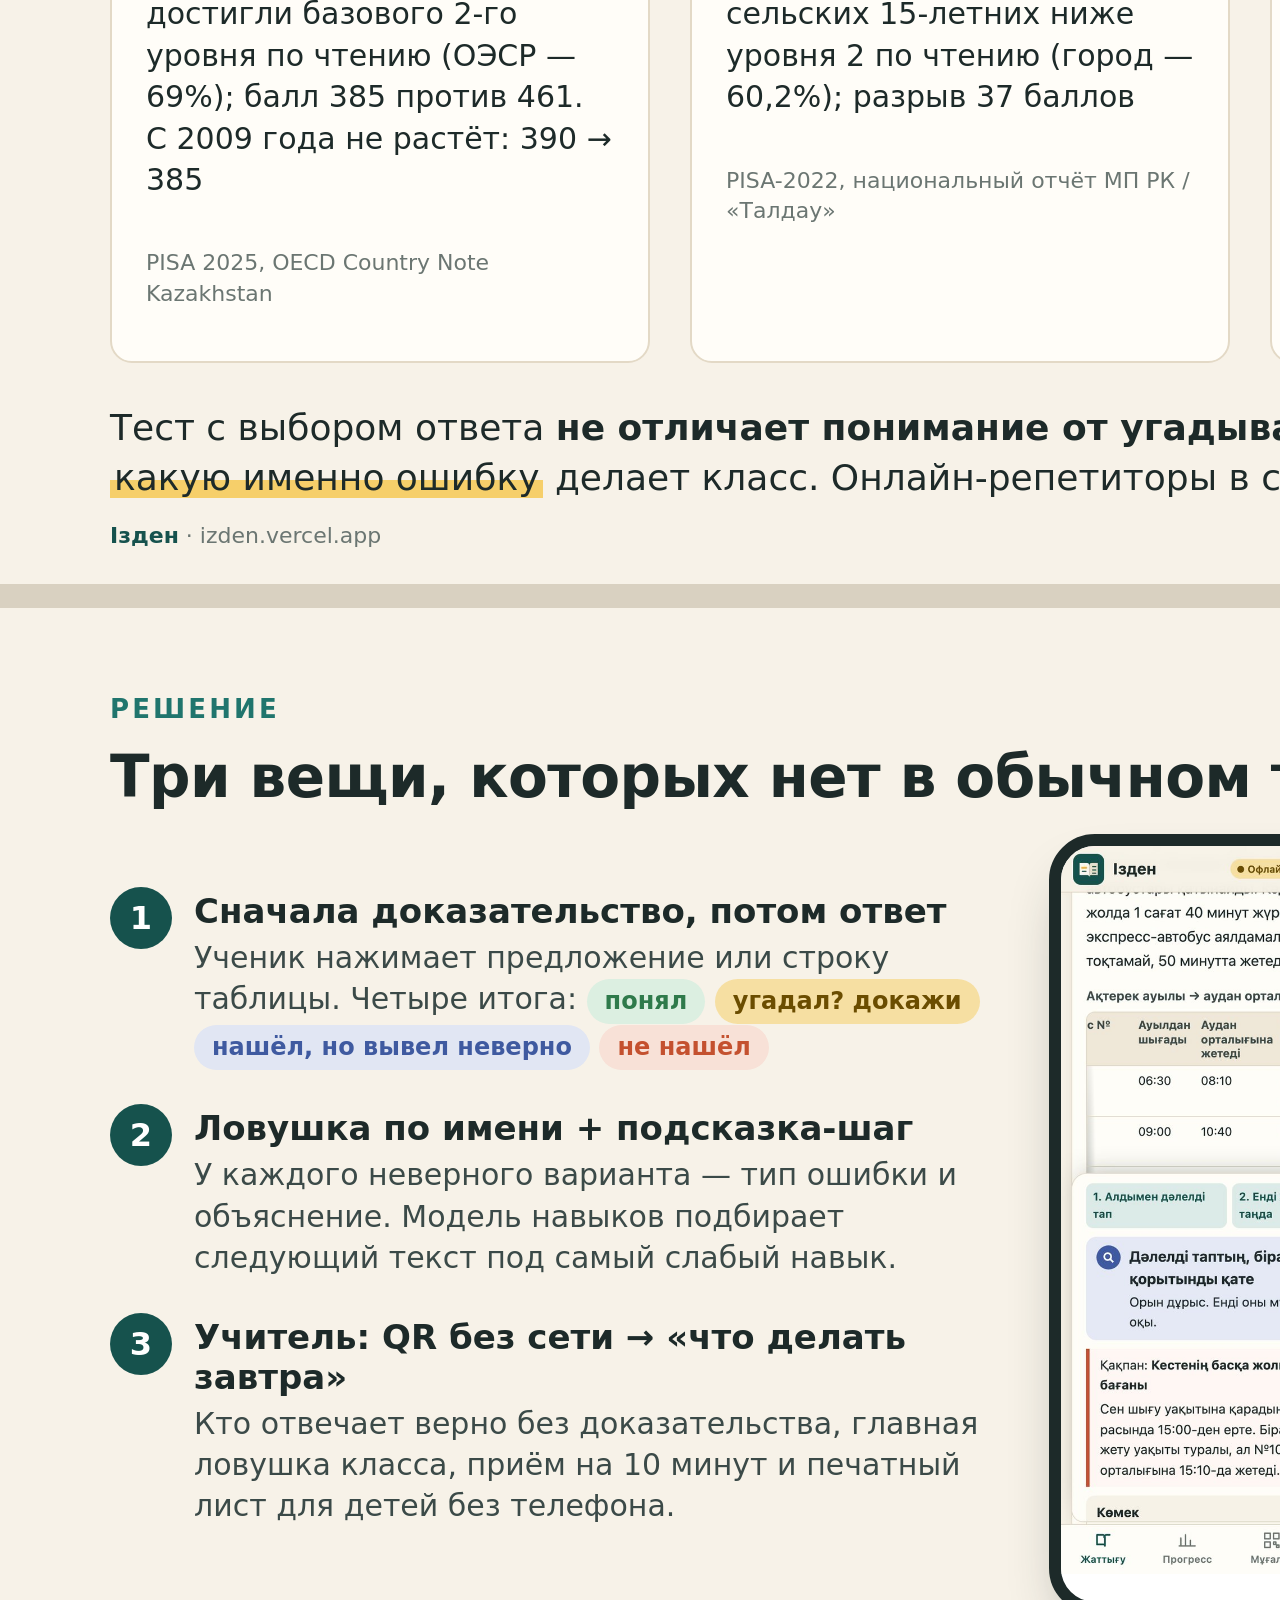
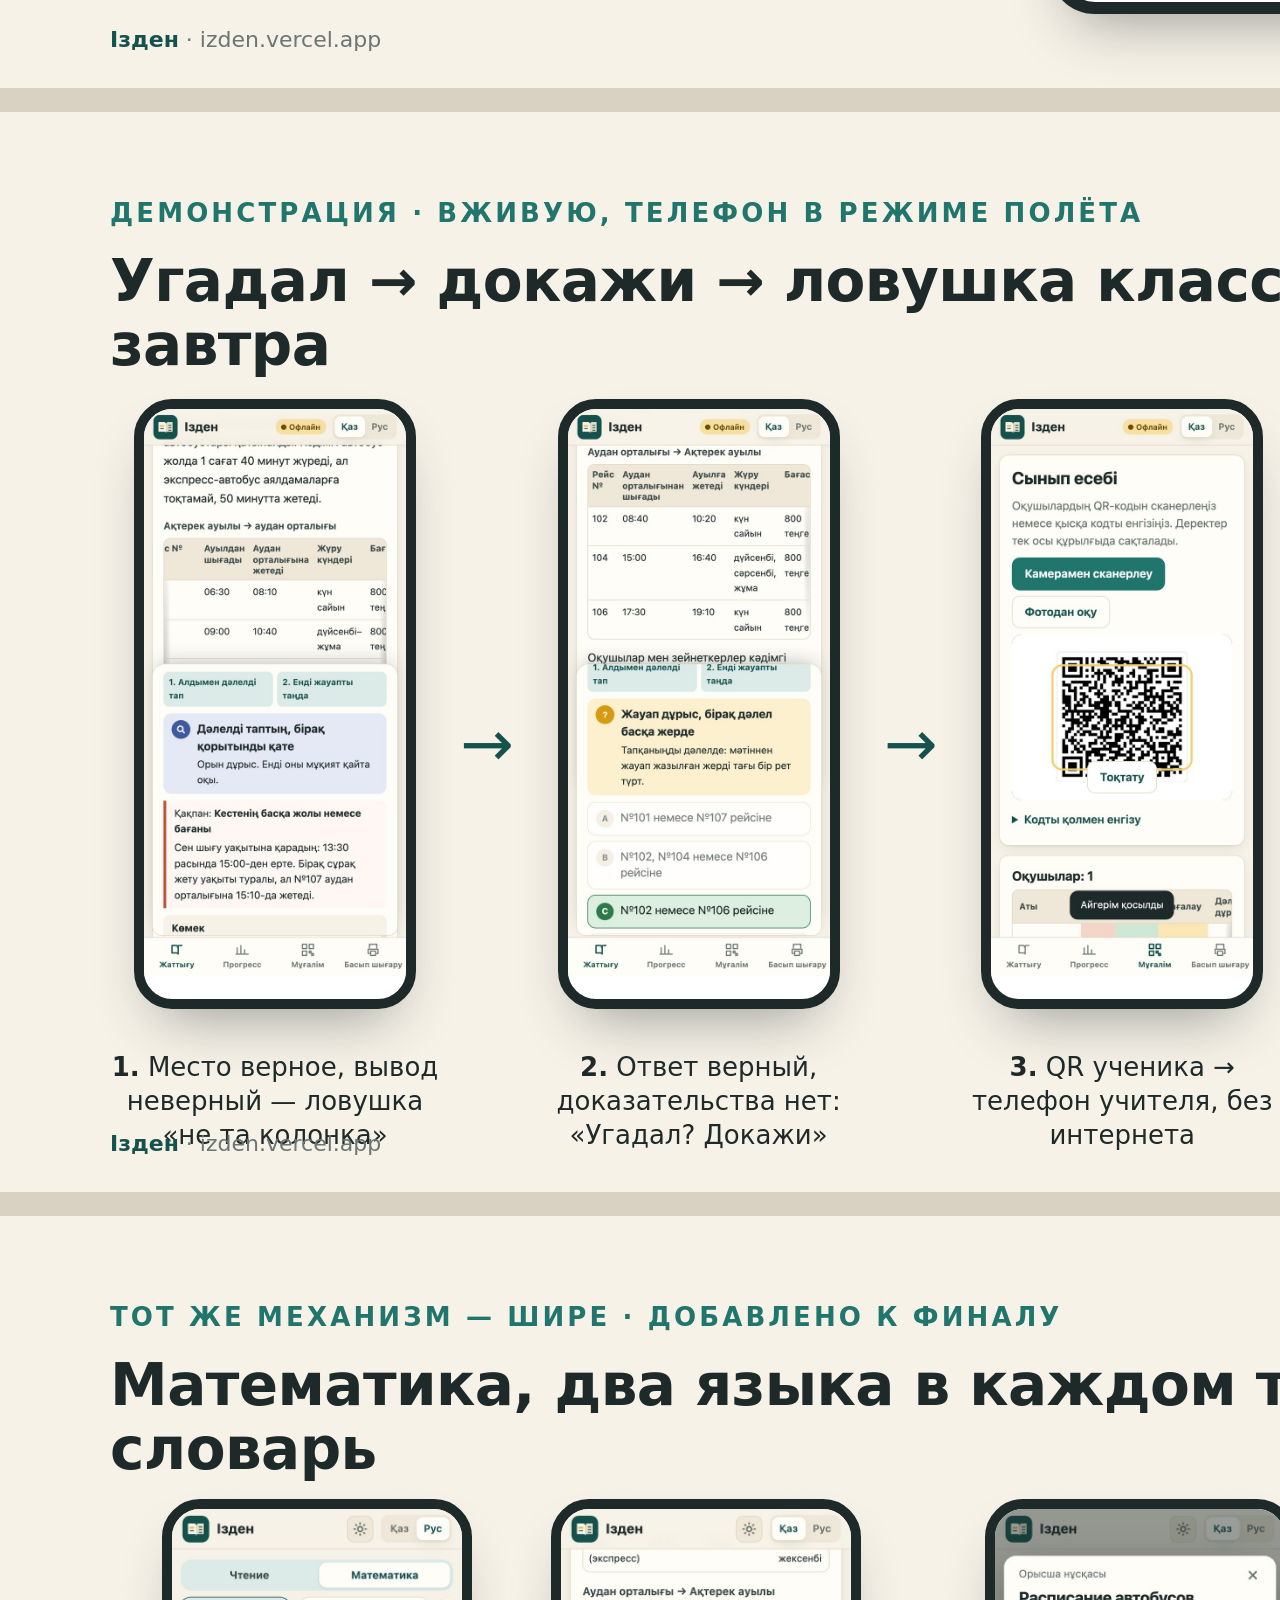
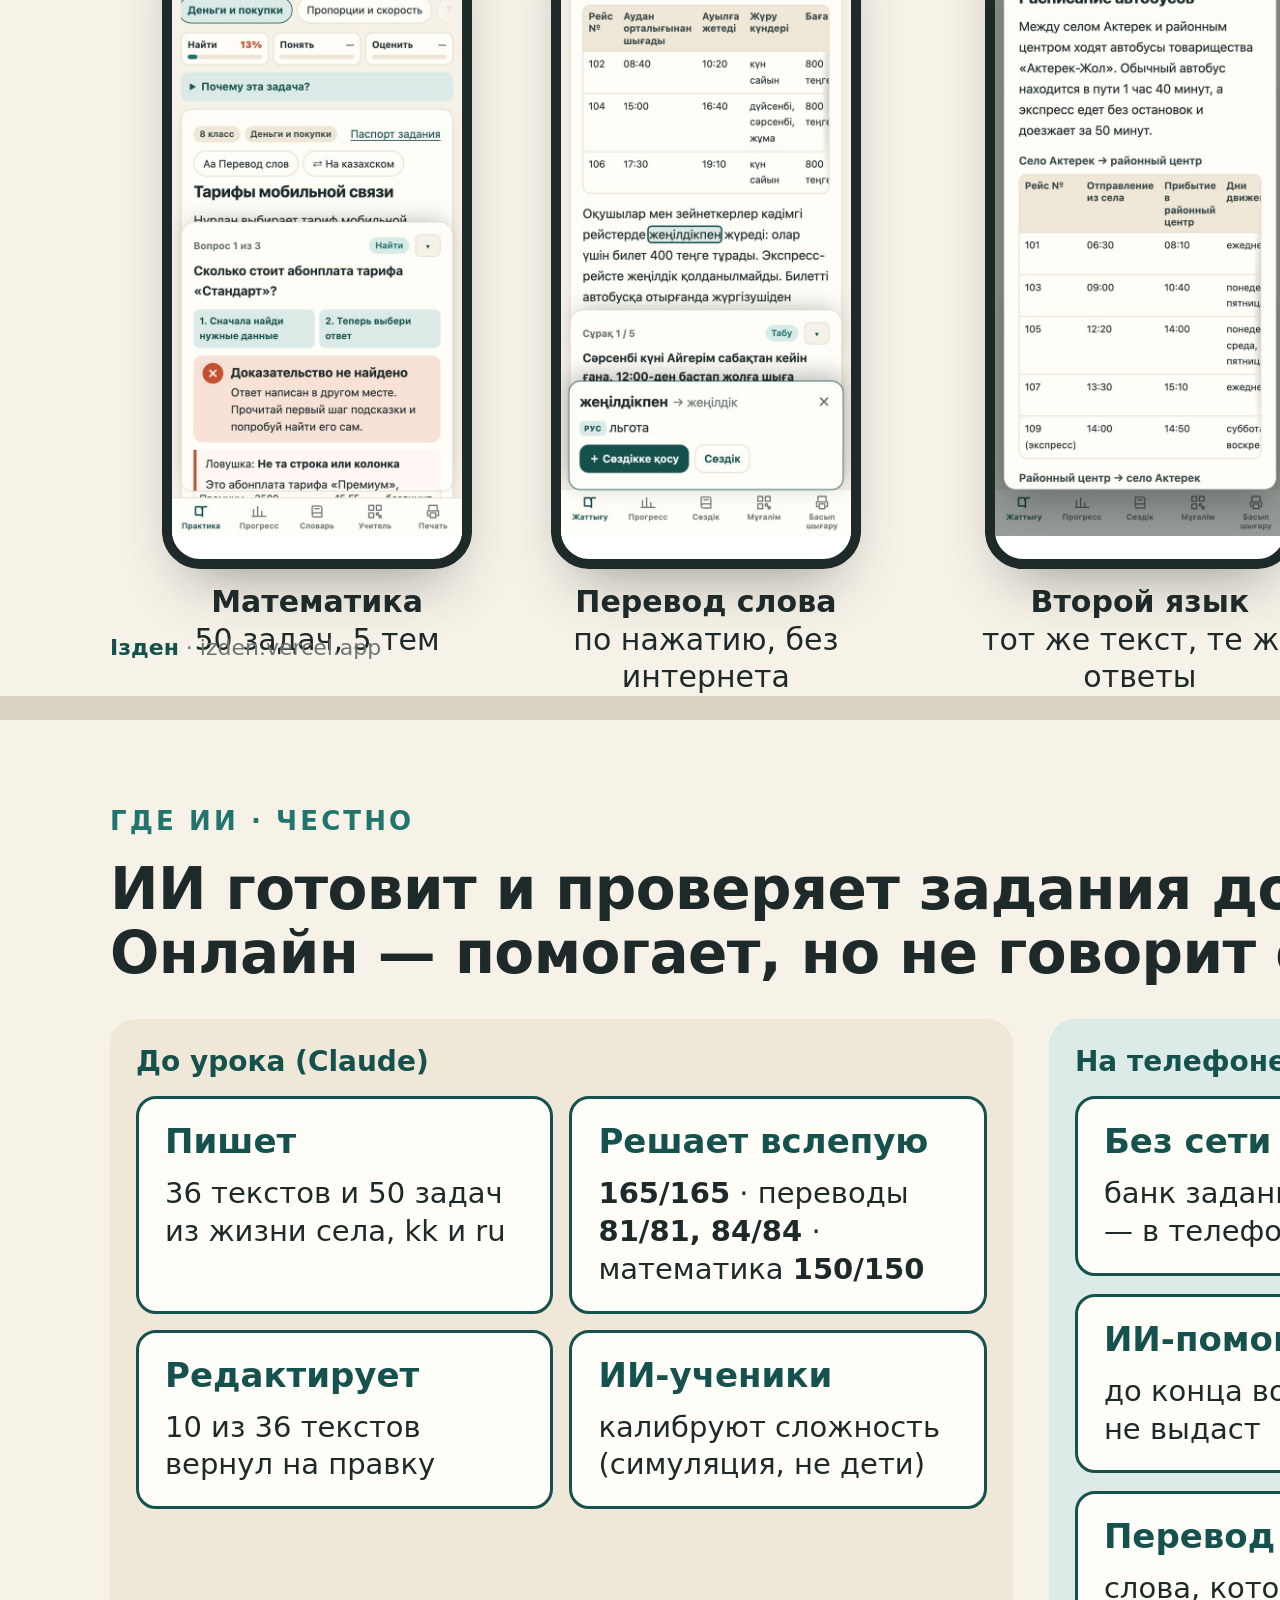
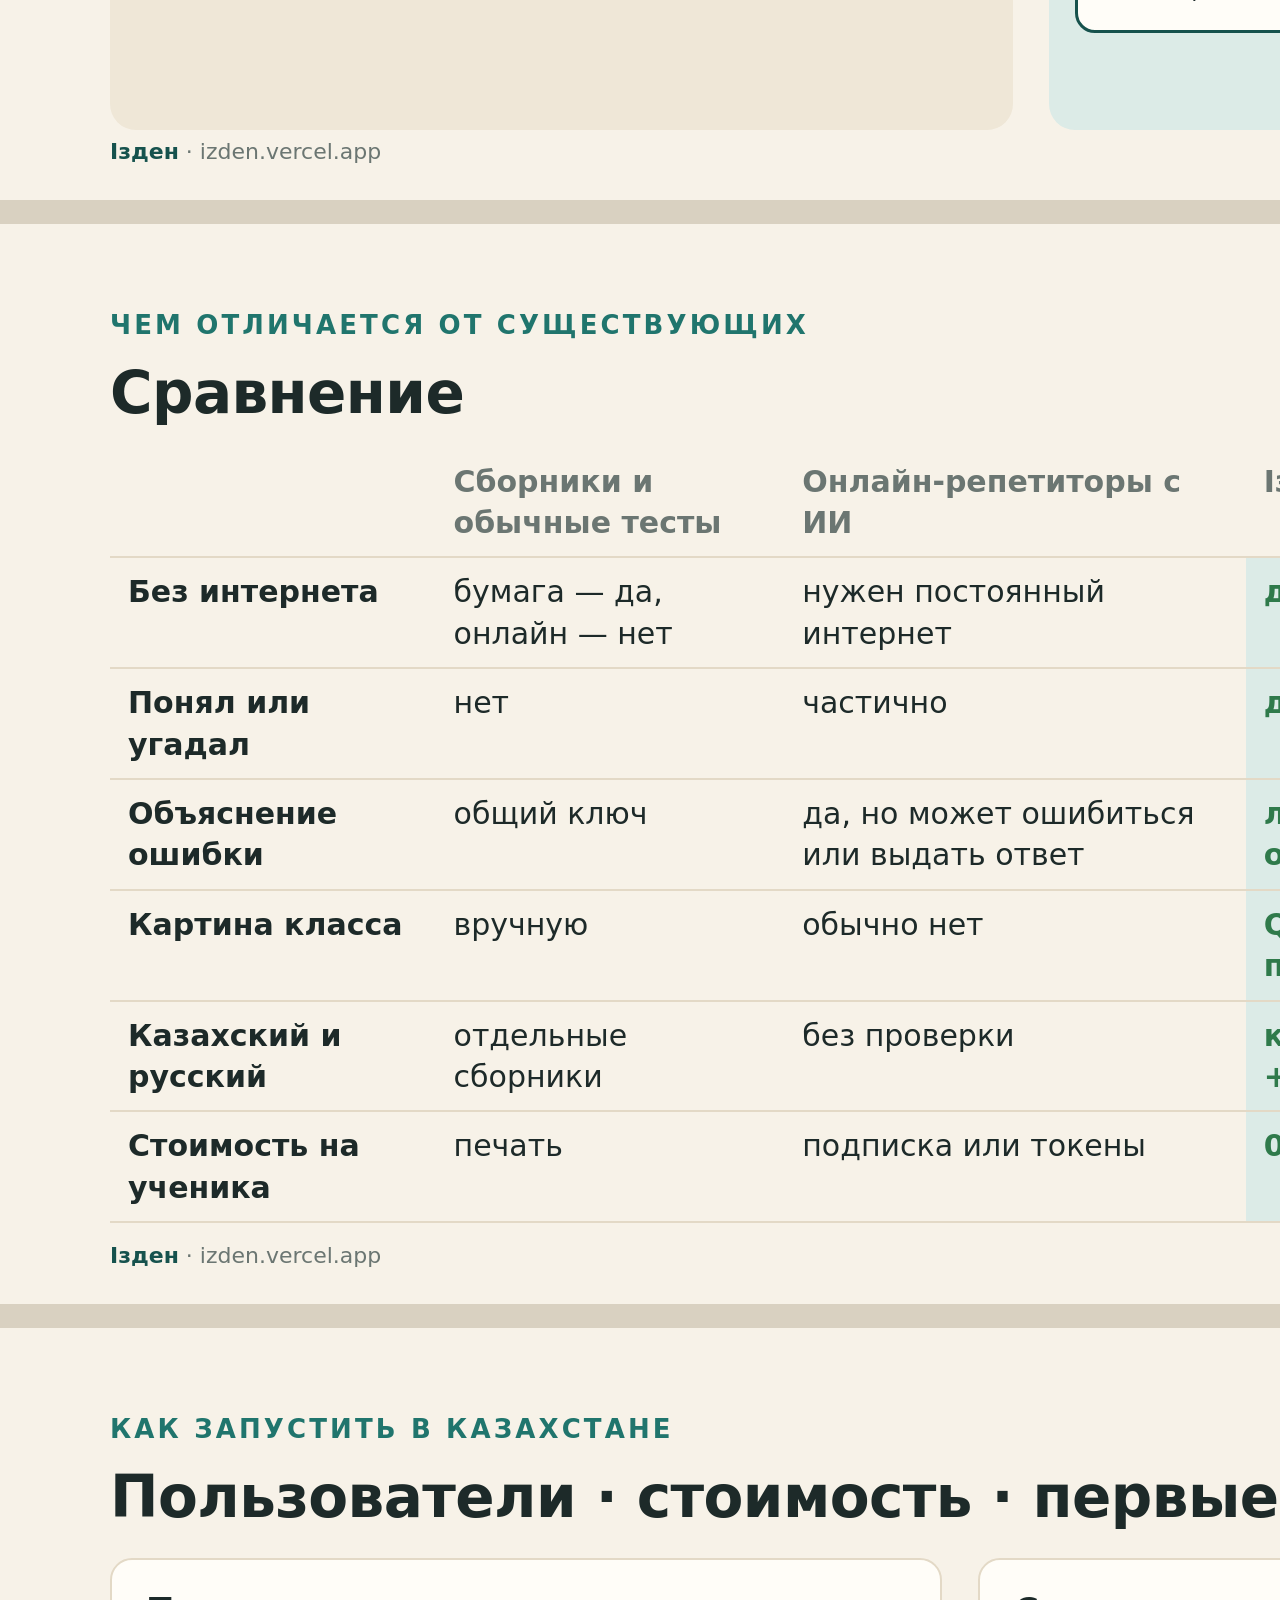
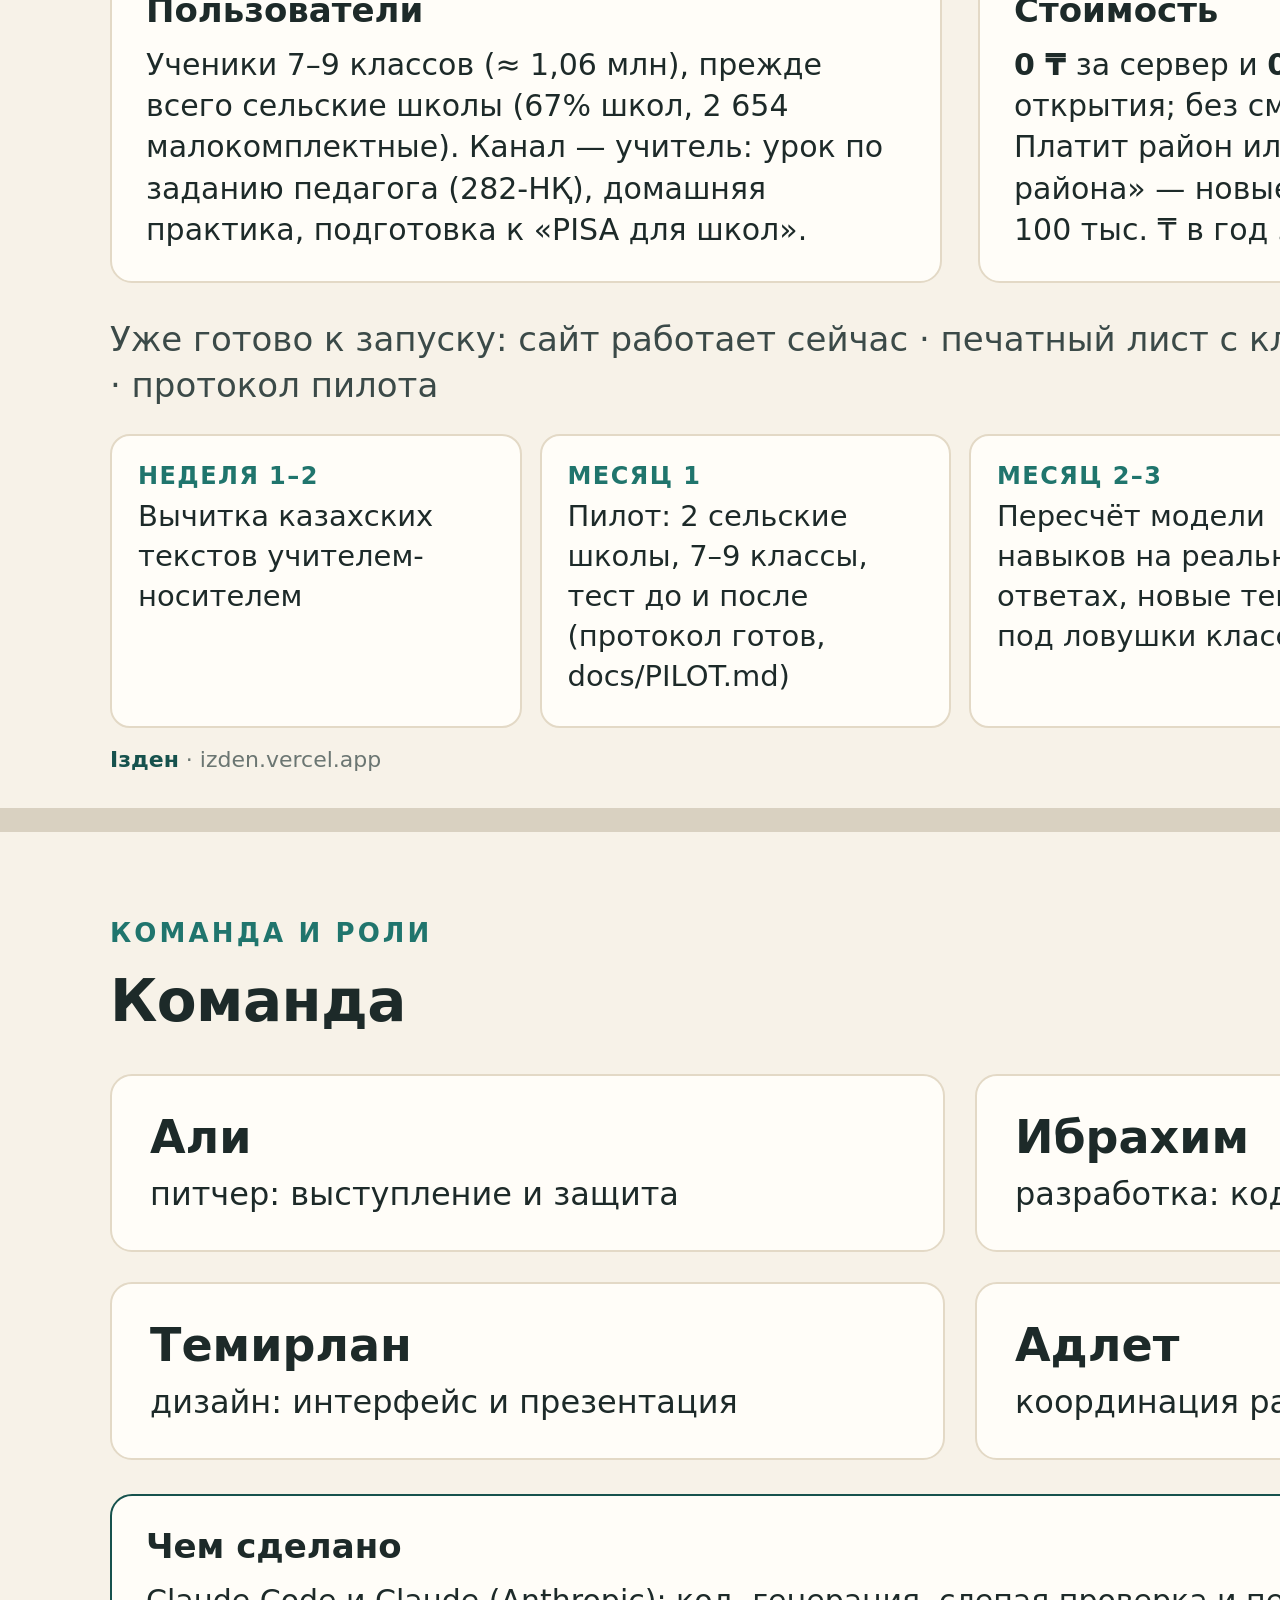
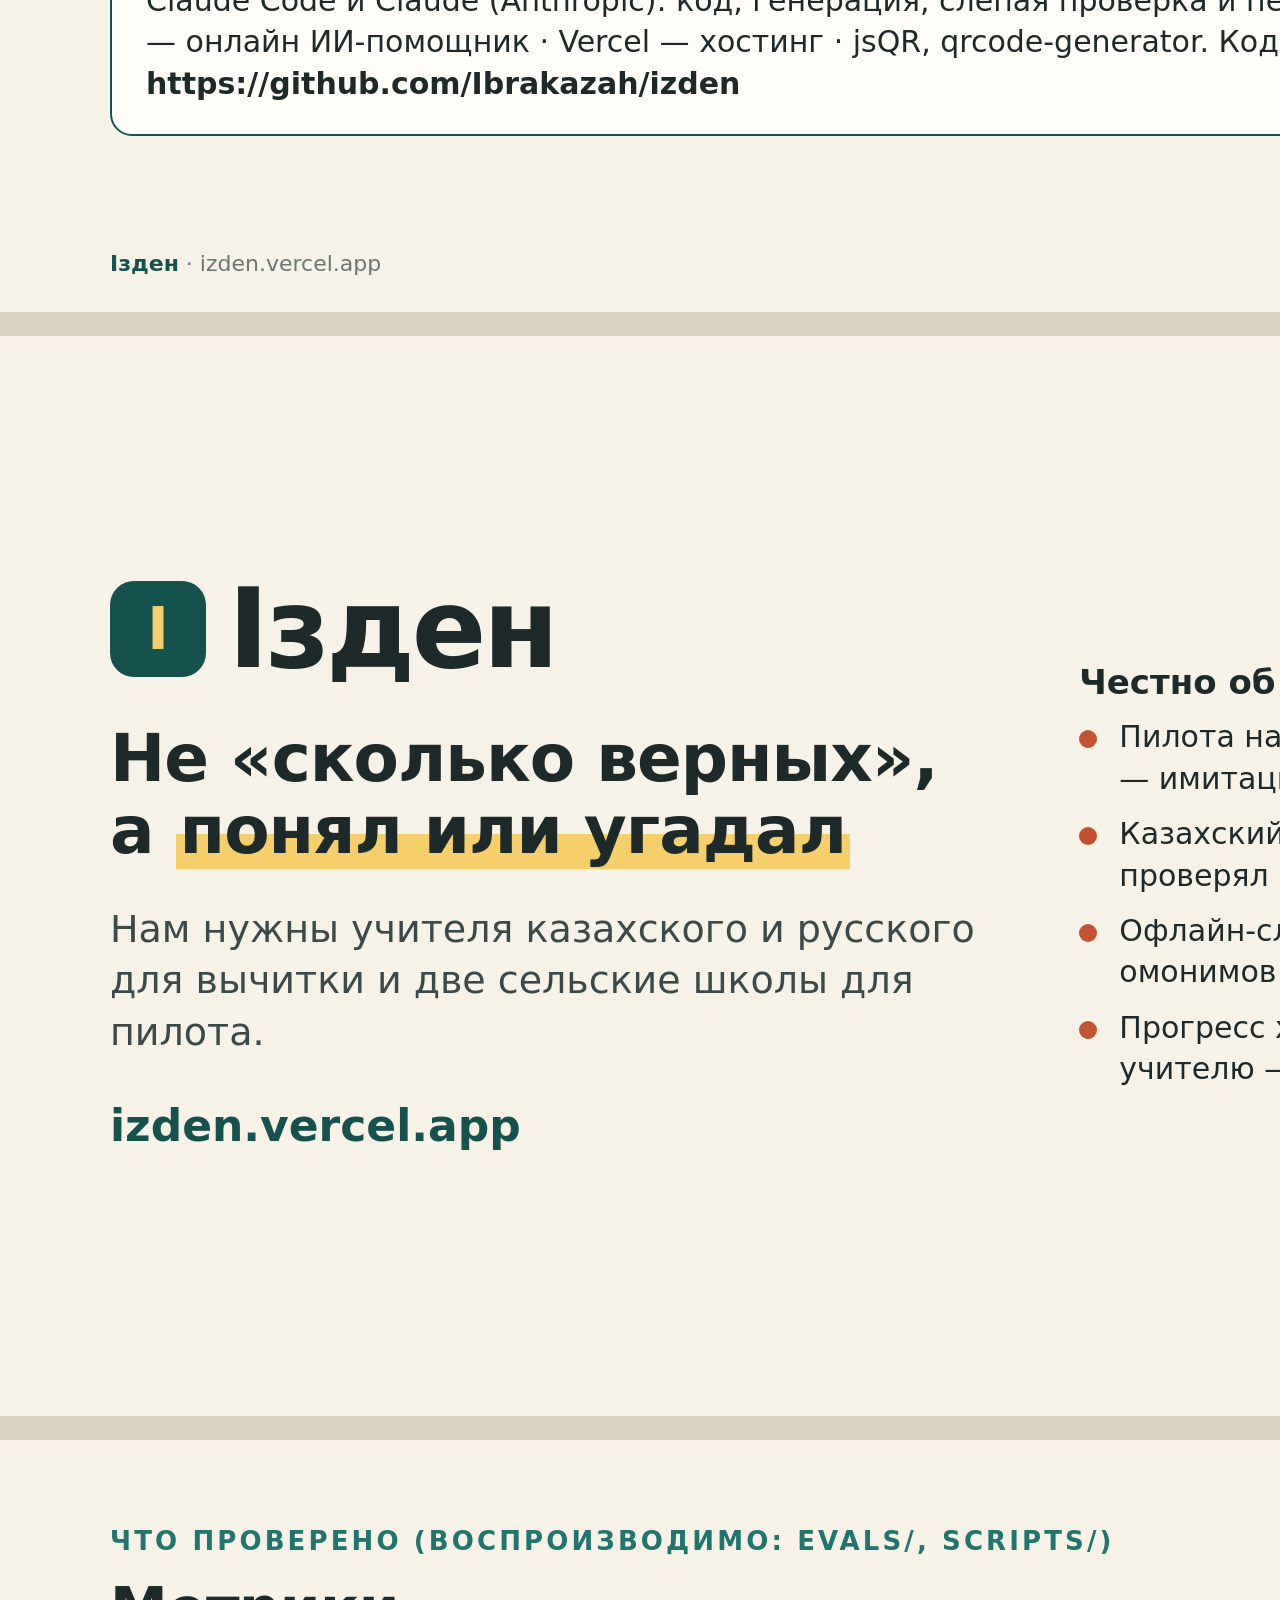
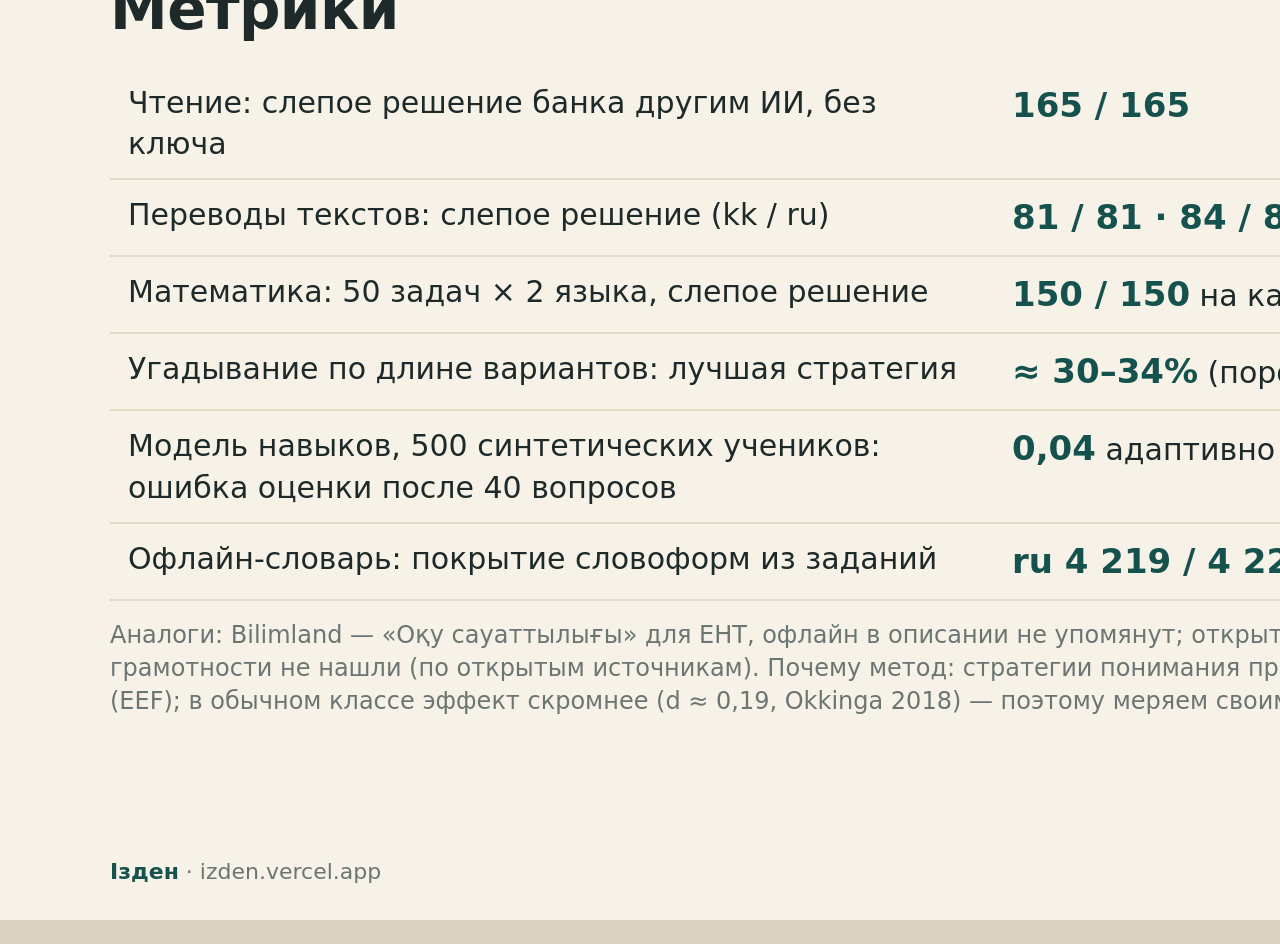
